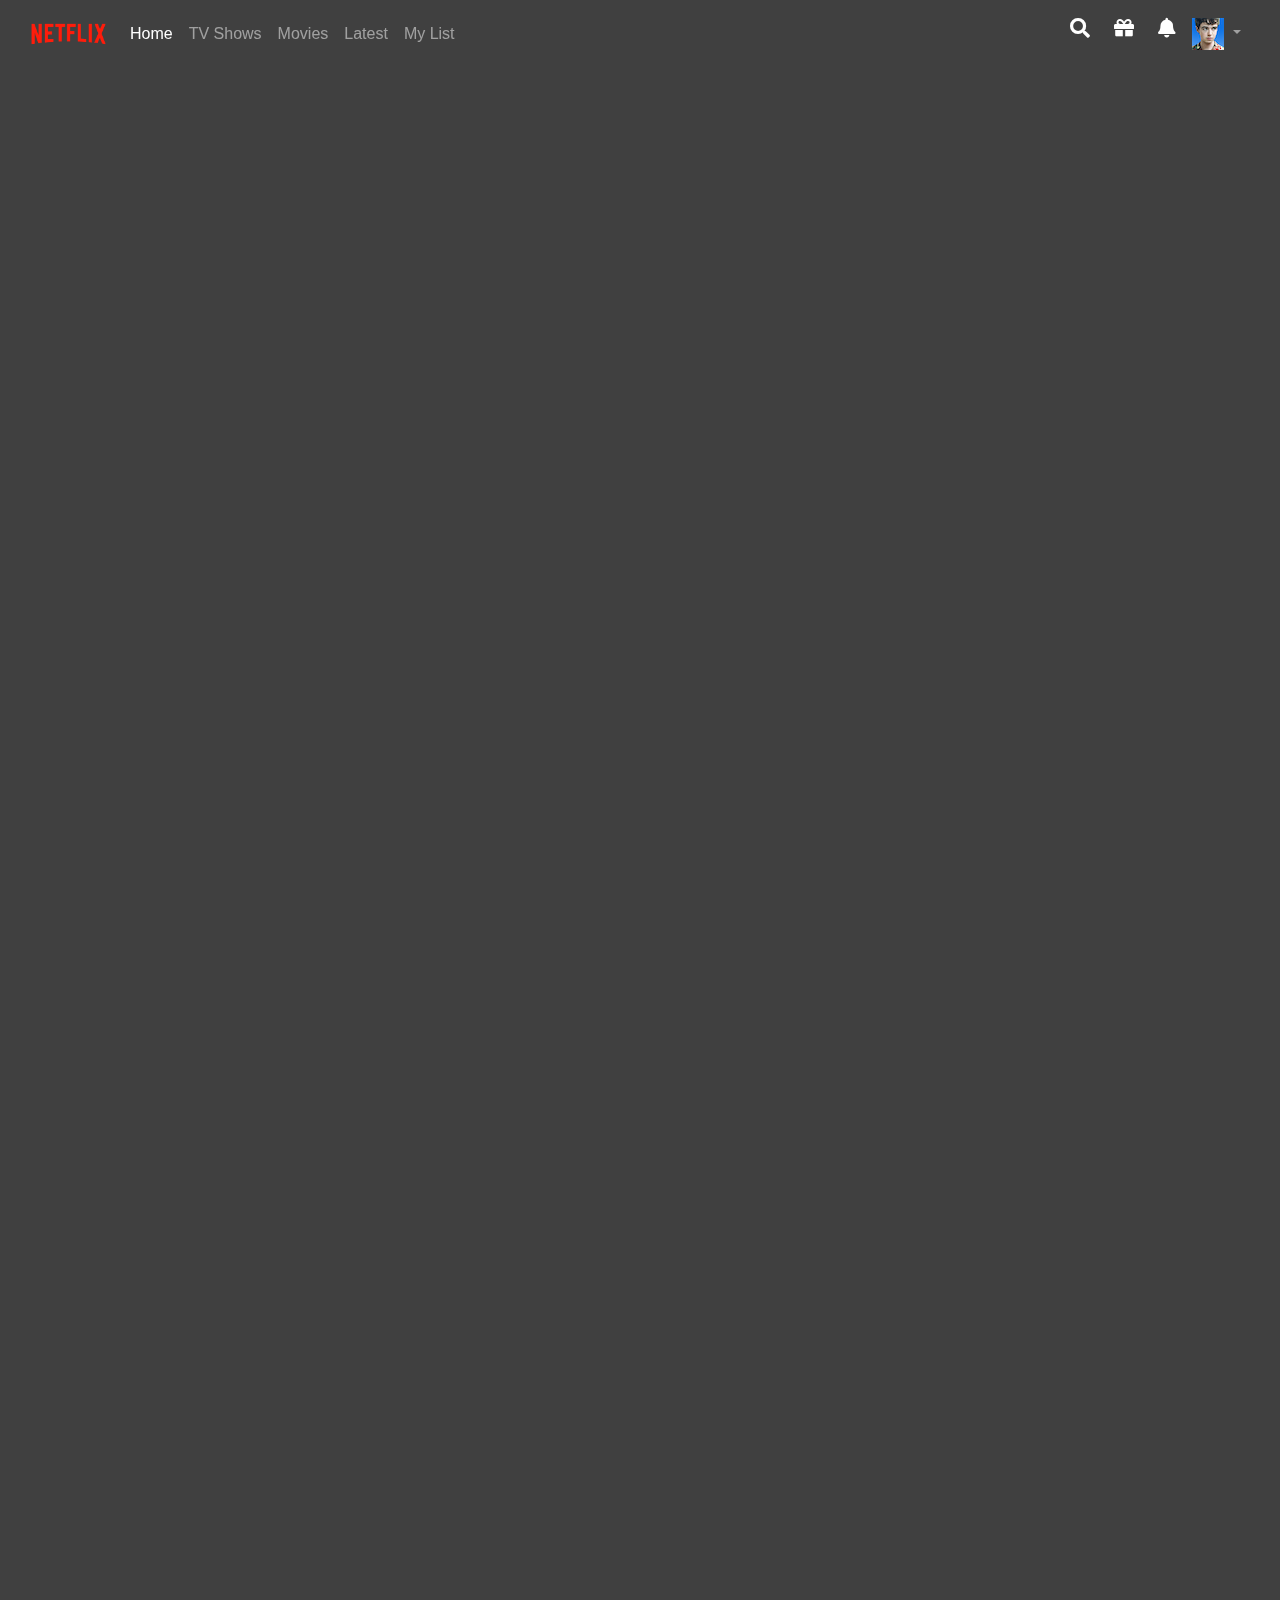
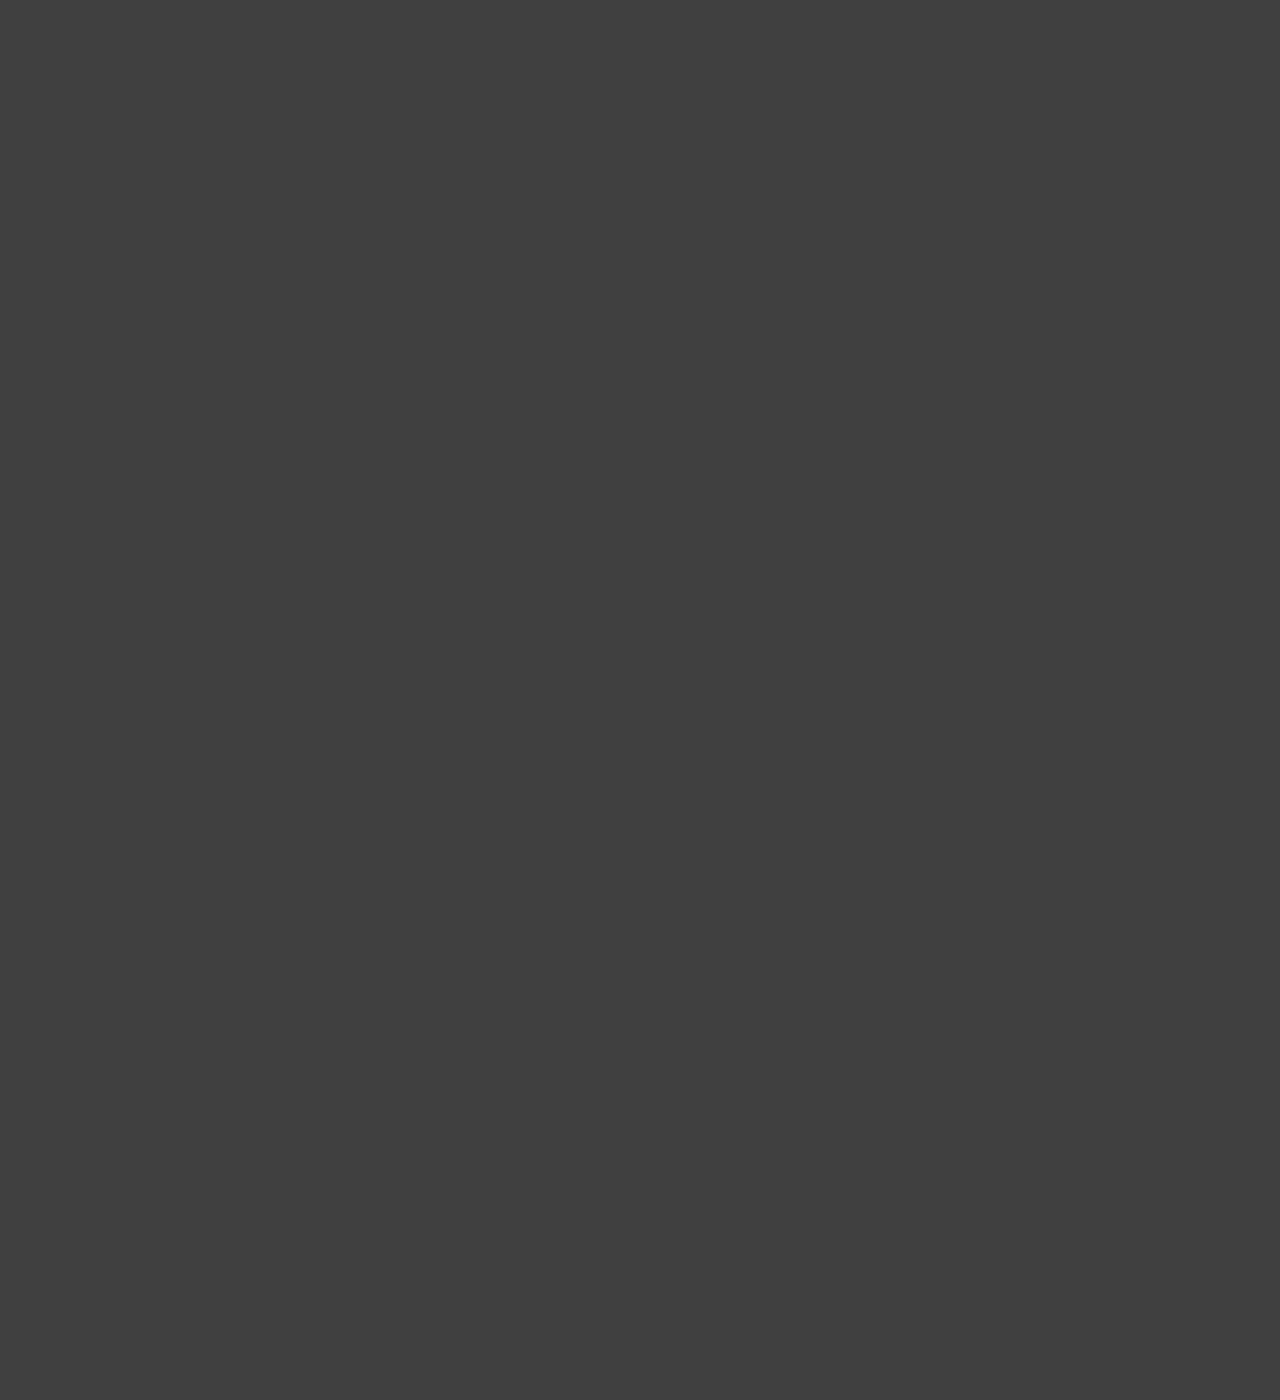
==== index.html @ 329a8884 "Merge pull request #1 from Mohamedghaly140/navbar" ====
<!DOCTYPE html>
<html lang="en">
	<head>
		<meta charset="UTF-8" />
		<meta name="viewport" content="width=device-width, initial-scale=1.0" />
		<link rel="shortcut icon" href="images/favicon.ico" type="image/x-icon" />
		<title>Netflix</title>
		<link rel="stylesheet" href="css/bootstrap.min.css" />
		<link rel="stylesheet" href="css/all.min.css" />
		<link rel="stylesheet" href="css/main.css" />
	</head>
	<body>
		<nav
			id="nav"
			class="navbar navbar-expand-lg navbar-dark bg-transparent fixed-top"
		>
			<div class="container-fluid">
				<a class="navbar-brand" href="#" style="width: 75px">
					<img
						class="img-fluid"
						src="images/Netflix-Logo.png"
						alt="logo-netflix"
					/>
				</a>
				<button
					class="navbar-toggler"
					type="button"
					data-toggle="collapse"
					data-target="#navbarSupportedContent"
					aria-controls="navbarSupportedContent"
					aria-expanded="false"
					aria-label="Toggle navigation"
				>
					<span class="navbar-toggler-icon"></span>
				</button>

				<div class="collapse navbar-collapse" id="navbarSupportedContent">
					<ul class="navbar-nav mr-auto">
						<li class="nav-item active">
							<a class="nav-link" href="#"
								>Home <span class="sr-only">(current)</span></a
							>
						</li>
						<li class="nav-item">
							<a class="nav-link" href="#">TV Shows</a>
						</li>
						<li class="nav-item">
							<a class="nav-link" href="#">Movies</a>
						</li>
						<li class="nav-item">
							<a class="nav-link" href="#">Latest</a>
						</li>
						<li class="nav-item">
							<a class="nav-link" href="#">My List</a>
						</li>
					</ul>
					<ul class="navbar-nav ml-auto">
						<li class="nav-item">
							<a class="nav-link mr-2" href="#">
								<i class="fas fa-search"></i>
							</a>
						</li>
						<li class="nav-item">
							<a class="nav-link mr-2" href="#">
								<i class="fas fa-gift"></i>
							</a>
						</li>
						<li class="nav-item dropdown">
							<a
								class="nav-link dropdown-toggle notification"
								href="#"
								id="navbarDropdown"
								role="button"
								data-toggle="dropdown"
								aria-haspopup="true"
								aria-expanded="false"
							>
								<i class="fas fa-bell"></i>
							</a>
							<div
								class="dropdown-menu drop-notification"
								aria-labelledby="navbarDropdown"
							>
								<a class="dropdown-item" href="#">
									<div
										class="w-100 px-5 d-flex justify-content-around align-items-center"
									>
										<img class="img-fluid" src="images/movie1.jpg" alt="pp" />
										<p class="text-white w-100 ml-1">
											Lorem ipsum dolor, sit amet consectetur adipisicing elit.
											Voluptates, nulla.
										</p>
									</div>
								</a>
								<a class="dropdown-item" href="#">
									<div
										class="w-100 px-5 d-flex justify-content-around align-items-center"
									>
										<img class="img-fluid" src="images/movie2.jpg" alt="pp" />
										<p class="text-white w-100 ml-1">
											Lorem ipsum dolor, sit amet consectetur adipisicing elit.
											Voluptates, nulla.
										</p>
									</div>
								</a>
								<a class="dropdown-item" href="#">
									<div
										class="w-100 px-5 d-flex justify-content-around align-items-center"
									>
										<img class="img-fluid" src="images/movie3.jpg" alt="pp" />
										<p class="text-white w-100 ml-1">
											Lorem ipsum dolor, sit amet consectetur adipisicing elit.
											Voluptates, nulla.
										</p>
									</div>
								</a>
								<a class="dropdown-item" href="#">
									<div
										class="w-100 px-5 d-flex justify-content-around align-items-center"
									>
										<img class="img-fluid" src="images/movie1.jpg" alt="pp" />
										<p class="text-white w-100 ml-1">
											Lorem ipsum dolor, sit amet consectetur adipisicing elit.
											Voluptates, nulla.
										</p>
									</div>
								</a>
							</div>
						</li>
						<li class="nav-item dropdown">
							<a
								class="nav-link dropdown-toggle"
								href="#"
								id="navbarDropdown"
								role="button"
								data-toggle="dropdown"
								aria-haspopup="true"
								aria-expanded="false"
							>
								<img class="img-fluid" src="images/pp.png" alt="pp" />
							</a>
							<div
								class="dropdown-menu drop-profile"
								aria-labelledby="navbarDropdown"
								style="left: -130px"
							>
								<a class="dropdown-item" href="#">
									<img class="img-fluid" src="images/pp.png" alt="pp" />
									<span class="text-white ml-1">User 1</span>
								</a>
								<a class="dropdown-item" href="#">
									<img class="img-fluid" src="images/pp2.png" alt="pp" />
									<span class="text-white ml-1">User 2</span>
								</a>
								<a class="dropdown-item" href="#">
									<img class="img-fluid" src="images/pp.png" alt="pp" />
									<span class="text-white ml-1">User 3</span>
								</a>
								<a class="dropdown-item" href="#">Manage Profiles</a>
								<div class="dropdown-divider"></div>
								<a class="dropdown-item" href="#">Account</a>
								<a class="dropdown-item" href="#">Help Center</a>
								<a class="dropdown-item" href="#">Sign out of Netflix</a>
							</div>
						</li>
					</ul>
				</div>
			</div>
		</nav>
		<script src="js/jquery-3.5.1.min.js"></script>
		<script src="js/popper.min.js"></script>
		<script src="js/bootstrap.min.js"></script>
		<script src="js/main.js"></script>
	</body>
</html>
---- css/main.css ----
.navbar .navbar-nav .nav-item .nav-link i {
	font-size: 1.25rem;
	color: #fff;
}
.scrolling-active {
	background-color: rgb(20, 20, 20) !important;
	transition: background-color 0.6s ease-in-out;
}
.bg-transparent {
	transition: background-color 0.6s ease-in-out;
}

.drop-profile {
	background-color: #010100 !important;
}
.drop-profile a {
	color: #fff;
}
.drop-profile a:hover {
	text-decoration: underline;
	background-color: black;
	color: #fff;
}
body {
	background-color: rgb(0, 0, 0, 0.75);
	height: 3000px;
}

.drop-notification {
	background-color: #010100 !important;
	color: #fff;
	left: -290px;
	overflow-x: hidden;
	overflow-y: auto;
	width: 350px;
	height: 300px;
}
.drop-notification a:hover {
	background-color: black;
	color: #fff;
}
a.notification::after {
    content: "";
    display: none;
}

.search-box {
    
    height: 40px;
    padding: 10px;
    border-radius: 5px;
    background: #010100;
}
input[type="search"] {
    border: none;
    background: none;
    outline: none;
    color: #fff;
    font-size: 16px;
    transition: 0.2s ease;
    line-height: 40px;
    width: 100%;
}
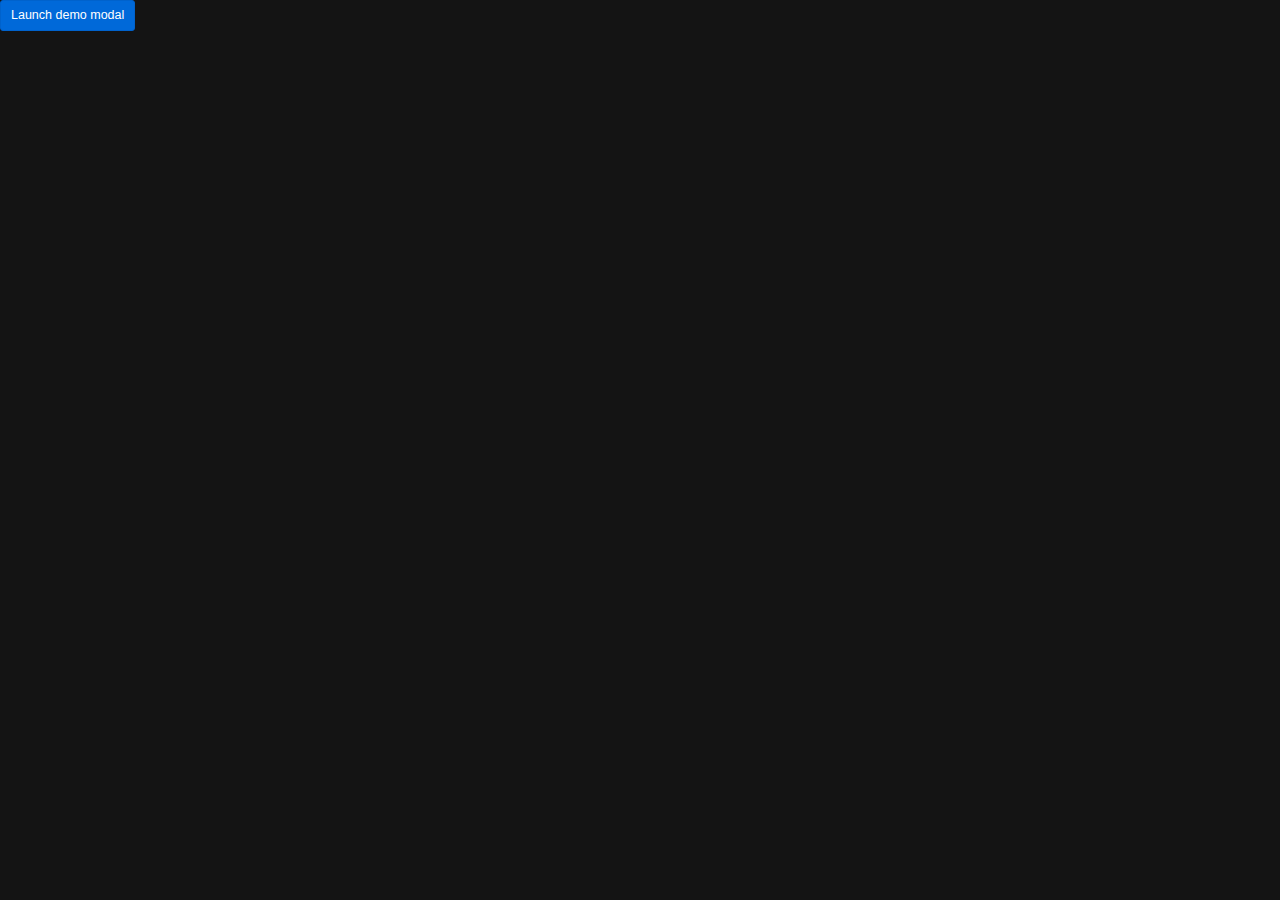
==== commit 80698279: "more info - edited" ====
--- a/index.html
+++ b/index.html
@@ -1,175 +1,348 @@
-<!DOCTYPE html>
+﻿<!DOCTYPE html>
 <html lang="en">
-	<head>
-		<meta charset="UTF-8" />
-		<meta name="viewport" content="width=device-width, initial-scale=1.0" />
-		<link rel="shortcut icon" href="images/favicon.ico" type="image/x-icon" />
-		<title>Netflix</title>
-		<link rel="stylesheet" href="css/bootstrap.min.css" />
-		<link rel="stylesheet" href="css/all.min.css" />
-		<link rel="stylesheet" href="css/main.css" />
-	</head>
-	<body>
-		<nav
-			id="nav"
-			class="navbar navbar-expand-lg navbar-dark bg-transparent fixed-top"
-		>
-			<div class="container-fluid">
-				<a class="navbar-brand" href="#" style="width: 75px">
-					<img
-						class="img-fluid"
-						src="images/Netflix-Logo.png"
-						alt="logo-netflix"
-					/>
-				</a>
-				<button
-					class="navbar-toggler"
-					type="button"
-					data-toggle="collapse"
-					data-target="#navbarSupportedContent"
-					aria-controls="navbarSupportedContent"
-					aria-expanded="false"
-					aria-label="Toggle navigation"
-				>
-					<span class="navbar-toggler-icon"></span>
-				</button>
-
-				<div class="collapse navbar-collapse" id="navbarSupportedContent">
-					<ul class="navbar-nav mr-auto">
-						<li class="nav-item active">
-							<a class="nav-link" href="#"
-								>Home <span class="sr-only">(current)</span></a
-							>
-						</li>
-						<li class="nav-item">
-							<a class="nav-link" href="#">TV Shows</a>
-						</li>
-						<li class="nav-item">
-							<a class="nav-link" href="#">Movies</a>
-						</li>
-						<li class="nav-item">
-							<a class="nav-link" href="#">Latest</a>
-						</li>
-						<li class="nav-item">
-							<a class="nav-link" href="#">My List</a>
-						</li>
-					</ul>
-					<ul class="navbar-nav ml-auto">
-						<li class="nav-item">
-							<a class="nav-link mr-2" href="#">
-								<i class="fas fa-search"></i>
-							</a>
-						</li>
-						<li class="nav-item">
-							<a class="nav-link mr-2" href="#">
-								<i class="fas fa-gift"></i>
-							</a>
-						</li>
-						<li class="nav-item dropdown">
-							<a
-								class="nav-link dropdown-toggle notification"
-								href="#"
-								id="navbarDropdown"
-								role="button"
-								data-toggle="dropdown"
-								aria-haspopup="true"
-								aria-expanded="false"
-							>
-								<i class="fas fa-bell"></i>
-							</a>
-							<div
-								class="dropdown-menu drop-notification"
-								aria-labelledby="navbarDropdown"
-							>
-								<a class="dropdown-item" href="#">
-									<div
-										class="w-100 px-5 d-flex justify-content-around align-items-center"
-									>
-										<img class="img-fluid" src="images/movie1.jpg" alt="pp" />
-										<p class="text-white w-100 ml-1">
-											Lorem ipsum dolor, sit amet consectetur adipisicing elit.
-											Voluptates, nulla.
-										</p>
-									</div>
-								</a>
-								<a class="dropdown-item" href="#">
-									<div
-										class="w-100 px-5 d-flex justify-content-around align-items-center"
-									>
-										<img class="img-fluid" src="images/movie2.jpg" alt="pp" />
-										<p class="text-white w-100 ml-1">
-											Lorem ipsum dolor, sit amet consectetur adipisicing elit.
-											Voluptates, nulla.
-										</p>
-									</div>
-								</a>
-								<a class="dropdown-item" href="#">
-									<div
-										class="w-100 px-5 d-flex justify-content-around align-items-center"
-									>
-										<img class="img-fluid" src="images/movie3.jpg" alt="pp" />
-										<p class="text-white w-100 ml-1">
-											Lorem ipsum dolor, sit amet consectetur adipisicing elit.
-											Voluptates, nulla.
-										</p>
-									</div>
-								</a>
-								<a class="dropdown-item" href="#">
-									<div
-										class="w-100 px-5 d-flex justify-content-around align-items-center"
-									>
-										<img class="img-fluid" src="images/movie1.jpg" alt="pp" />
-										<p class="text-white w-100 ml-1">
-											Lorem ipsum dolor, sit amet consectetur adipisicing elit.
-											Voluptates, nulla.
-										</p>
-									</div>
-								</a>
-							</div>
-						</li>
-						<li class="nav-item dropdown">
-							<a
-								class="nav-link dropdown-toggle"
-								href="#"
-								id="navbarDropdown"
-								role="button"
-								data-toggle="dropdown"
-								aria-haspopup="true"
-								aria-expanded="false"
-							>
-								<img class="img-fluid" src="images/pp.png" alt="pp" />
-							</a>
-							<div
-								class="dropdown-menu drop-profile"
-								aria-labelledby="navbarDropdown"
-								style="left: -130px"
-							>
-								<a class="dropdown-item" href="#">
-									<img class="img-fluid" src="images/pp.png" alt="pp" />
-									<span class="text-white ml-1">User 1</span>
-								</a>
-								<a class="dropdown-item" href="#">
-									<img class="img-fluid" src="images/pp2.png" alt="pp" />
-									<span class="text-white ml-1">User 2</span>
-								</a>
-								<a class="dropdown-item" href="#">
-									<img class="img-fluid" src="images/pp.png" alt="pp" />
-									<span class="text-white ml-1">User 3</span>
-								</a>
-								<a class="dropdown-item" href="#">Manage Profiles</a>
-								<div class="dropdown-divider"></div>
-								<a class="dropdown-item" href="#">Account</a>
-								<a class="dropdown-item" href="#">Help Center</a>
-								<a class="dropdown-item" href="#">Sign out of Netflix</a>
-							</div>
-						</li>
-					</ul>
-				</div>
-			</div>
-		</nav>
-		<script src="js/jquery-3.5.1.min.js"></script>
-		<script src="js/popper.min.js"></script>
-		<script src="js/bootstrap.min.js"></script>
-		<script src="js/main.js"></script>
-	</body>
-</html>
+
+<head>
+    <meta charset="UTF-8" />
+    <meta name="viewport" content="width=device-width, initial-scale=1.0" />
+    <title>Netflix</title>
+    <link rel="stylesheet" href=".//css/bootstrap.min.css" />
+    <link rel="stylesheet" href=".//css/all.min.css" />
+    <link rel="stylesheet" href=".//css/main.css" />
+    <script>
+    </script>
+</head>
+
+<body>
+
+
+    <!-- Button trigger modal -->
+    <button class="btn btn-primary btn-lg" data-toggle="modal" data-target="#myModal">Launch demo modal</button>
+    <!-- Modal -->
+
+    <div class="modal fade" id="myModal" tabindex="-1" role="dialog" aria-labelledby="myModalLabel" aria-hidden="true">
+        <div class="vertical-alignment-helper">
+            <div class="modal-dialog modal-lg vertical-align-center">
+                <div class="modal-content">
+                    <div class="modal-header">
+                    </div>
+                    <div class="modal-body">
+
+                        <div class="previewModal--player-titleTreatmentWrapper" style="opacity: 1;">
+
+                            <button type="button" class="close" data-dismiss="modal">
+                                <span aria-hidden="true">&times;</span><span class="sr-only">Close</span>
+
+                            </button>
+                            <div>
+
+                                <video class="video-fluid w-100" autoplay playsinline loop controls muted>
+
+                                    <source src="https://mdbootstrap.com/img/video/Sail-Away.mp4" type="video/mp4" />
+                                </video>
+                            </div>
+
+                            <div class="row">
+                                <div class="col-lg-8">
+                                    <div class="row">
+                                        <span class="new">New</span>
+                                        <span class="year">2020</span>
+                                        <span class="age">+18</span>
+
+                                        <span class="year">
+                                            <span class="test_dur_str">1 Season</span>
+                                        </span>
+                                    </div>
+                                    <div>
+                                        <div class="supplemental-message">Watch Season 1 now</div>
+                                        <p class="preview-modal-synopsis previewModal--text" data-uia="preview-modal-synopsis">Dead doesn't mean gone. An au pair plunges into an abyss of chilling secrets in this gothic romance from the creator of "The Haunting of Hill House."</p>
+                                    </div>
+                                </div>
+
+                                <div class="col-lg-4">
+                                    <div>
+                                        <div>
+                                            <span class="tag-title">Cast:</span>
+                                            <span class="tag-item">
+                                                <a href="#"> Victoria Pedretti, </a>
+                                            </span>
+                                            <span class="tag-item" data-uia="tag-item">
+                                                <a href="#">Oliver Jackson-Cohen, </a>
+                                            </span>
+                                            <span class="tag-item" data-uia="tag-item">
+                                                <a href="#">Henry Thomas, </a>
+                                            </span>
+                                            <span class="tag-more" data-uia="tag-more">
+                                                <a href="#about">more</a>
+                                            </span>
+                                        </div>
+                                        <div>
+                                            <span class="tag-title">Genres:</span>
+                                            <span class="tag-item" data-uia="tag-item">
+                                                <a href="#"> TV Programmes Based on Books, </a>
+                                            </span>
+                                            <span class="tag-item" data-uia="tag-item">
+                                                <a href="#">Mystery Programmes, </a>
+                                            </span>
+                                            <span class="tag-item" data-uia="tag-item">
+                                                <a href="#">Drama Programmes</a>
+                                            </span>
+                                        </div>
+                                        <div>
+                                            <span class="tag-title">This programme is:</span>
+                                            <span class="tag-item" data-uia="tag-item">
+                                                <a href="#"> Ominous, </a>
+                                            </span>
+                                            <span class="tag-item" data-uia="tag-item">
+                                                <a href="#">Scary, </a>
+                                            </span>
+                                            <span class="tag-item" data-uia="tag-item">
+                                                <a href="#">Suspenseful</a>
+                                            </span>
+                                        </div>
+                                    </div>
+                                </div>
+                            </div>
+                            <br><br><br>
+
+                            <div class="row">
+                                <div class="col-lg-8">
+                                    <p style="font-size:2em;">Episodes</p>
+                                </div>
+                                <div class="col-lg-4">
+                                    <h3> the hunting of bly manor </h3>
+                                </div>
+
+                            </div>
+                            <div>
+                                <div class="container-fluid">
+                                    <div class="row eposide_card">
+                                        <div class="col-12 mt-3">
+                                            <div class="card">
+                                                <div class="card-horizontal">
+                                                    <div class="epo_number " style="margin:0 auto">
+                                                        <div class="vertical-align-center">1</div>
+                                                    </div>
+                                                    <div class="img-square-wrapper">
+                                                        <img class="eposide_img" src="img/tmntpizza.png" alt="Card image cap">
+                                                    </div>
+                                                    <div class="card-body">
+                                                        <div class="row">
+                                                            <h4 class="card-title col-lg-10">The Pupil</h4>
+                                                            <h4 class="card-title col-lg-2">66 min</h4>
+                                                        </div>
+                                                        <p class="card-text">After experiencing a harrowing scare, Dani tries to teach the children a lesson. Still, the kids have an unsettling way of getting under one's skin.</p>
+                                                    </div>
+                                                </div>
+                                            </div>
+                                        </div>
+                                    </div>
+                                </div>
+                            </div>
+                            <div>
+                                <div class="container-fluid">
+                                    <div class="row eposide_card">
+                                        <div class="col-12 mt-3">
+                                            <div class="card border-bottom mb-3">
+                                                <div class="card-horizontal">
+                                                    <div class="epo_number " style="margin:0 auto">
+                                                        <div class="vertical-align-center">2</div>
+                                                    </div>
+                                                    <div class="img-square-wrapper">
+                                                        <img class="eposide_img" src="http://via.placeholder.com/300x180" alt="Card image cap">
+                                                    </div>
+                                                    <div class="card-body">
+                                                        <div class="row">
+                                                            <h4 class="card-title col-lg-10">The Pupil</h4>
+                                                            <h4 class="card-title col-lg-2">66 min</h4>
+                                                        </div>
+                                                        <p class="card-text">After experiencing a harrowing scare, Dani tries to teach the children a lesson. Still, the kids have an unsettling way of getting under one's skin.</p>
+                                                    </div>
+                                                </div>
+                                            </div>
+                                        </div>
+                                    </div>
+                                </div>
+                            </div>
+
+                            <div class="">
+                                <div class="container-fluid">
+                                    <div class="row eposide_card">
+                                        <div class="col-12 mt-3">
+                                            <div class="card-group">
+                                                <div class="card border-bottom mb-3">
+                                                    <div class="card-horizontal">
+                                                        <div class="epo_number " style="margin:0 auto">
+                                                            <div class="vertical-align-center">3</div>
+                                                        </div>
+                                                        <div class="img-square-wrapper">
+                                                            <img class="eposide_img" src="http://via.placeholder.com/300x180" alt="Card image cap">
+                                                        </div>
+                                                        <div class="card-body">
+                                                            <div class="row">
+                                                                <h4 class="card-title col-lg-10">The Pupil</h4>
+                                                                <h4 class="card-title col-lg-2">66 min</h4>
+                                                            </div>
+                                                            <p class="card-text">After experiencing a harrowing scare, Dani tries to teach the children a lesson. Still, the kids have an unsettling way of getting under one's skin.</p>
+                                                        </div>
+                                                    </div>
+                                                </div>
+                                            </div>
+                                        </div>
+                                    </div>
+                                </div>
+                            </div><br /><br />
+
+                            <h2>More like this</h2>
+
+                            <div class="row">
+                                <div class="card col-lg-4">
+                                    <div class="card-relevant">
+                                        <img src="img/tmntpizza.png" class="card-img-top" alt="...">
+                                        <div class="card-body">
+                                            <span class="new" style="margin-left:1em">NEW</span>
+                                            <div class="row ml-2">
+                                                <span class="year">2020</span>
+                                                <span class="age">+18</span>
+                                            </div>
+                                            <p class="card-text">Some quick example text to build on the card title and make up the bulk of the card's content.</p>
+                                        </div>
+                                    </div>
+                                </div>
+                                <div class="card col-lg-4">
+                                    <div class="card-relevant">
+                                        <img src="img/tmntpizza.png" class="card-img-top" alt="...">
+                                        <div class="card-body">
+                                            <span class="new" style="margin-left:1em">NEW</span>
+                                            <div class="row ml-2">
+                                                <span class="year">2020</span>
+                                                <span class="age">+18</span>
+                                            </div>
+                                            <p class="card-text">Some quick example text to build on the card title and make up the bulk of the card's content.</p>
+                                        </div>
+                                    </div>
+                                </div>
+                                <div class="card col-lg-4">
+                                    <div class="card-relevant">
+                                        <img src="img/tmntpizza.png" class="card-img-top" alt="...">
+                                        <div class="card-body">
+                                            <span class="new" style="margin-left:1em">NEW</span>
+                                            <div class="row ml-2">
+                                                <span class="year">2020</span>
+                                                <span class="age">+18</span>
+                                            </div>
+                                            <p class="card-text">Some quick example text to build on the card title and make up the bulk of the card's content.</p>
+                                        </div>
+                                    </div>
+                                </div>
+                            </div>
+
+
+                            <div class="row">
+                                <div class="card col-lg-4">
+                                    <div class="card-relevant">
+                                        <img src="img/tmntpizza.png" class="card-img-top" alt="...">
+                                        <div class="card-body">
+                                            <span class="new" style="margin-left:1em">NEW</span>
+                                            <div class="row ml-2">
+                                                <span class="year">2020</span>
+                                                <span class="age">+18</span>
+                                            </div>
+                                            <p class="card-text">Some quick example text to build on the card title and make up the bulk of the card's content.</p>
+                                        </div>
+                                    </div>
+                                </div>
+                                <div class="card col-lg-4">
+                                    <div class="card-relevant">
+                                        <img src="img/tmntpizza.png" class="card-img-top" alt="...">
+                                        <div class="card-body">
+                                            <span class="new" style="margin-left:1em">NEW</span>
+                                            <div class="row ml-2">
+                                                <span class="year">2020</span>
+                                                <span class="age">+18</span>
+                                            </div>
+                                            <p class="card-text">Some quick example text to build on the card title and make up the bulk of the card's content.</p>
+                                        </div>
+                                    </div>
+                                </div>
+                                <div class="card col-lg-4">
+                                    <div class="card-relevant">
+                                        <img src="img/tmntpizza.png" class="card-img-top" alt="...">
+                                        <div class="card-body">
+                                            <span class="new" style="margin-left:1em">NEW</span>
+                                            <div class="row ml-2">
+                                                <span class="year">2020</span>
+                                                <span class="age">+18</span>
+                                            </div>
+                                            <p class="card-text">Some quick example text to build on the card title and make up the bulk of the card's content.</p>
+                                        </div>
+                                    </div>
+                                </div>
+                            </div>
+
+                            <div class="row collapse" id="demo">
+                                <div class="card col-lg-4">
+                                    <div class="card-relevant">
+                                        <img src="img/tmntpizza.png" class="card-img-top" alt="...">
+                                        <div class="card-body">
+                                            <span class="new" style="margin-left:1em">NEW</span>
+                                            <div class="row ml-2">
+                                                <span class="year">2020</span>
+                                                <span class="age">+18</span>
+                                            </div>
+                                            <p class="card-text">Some quick example text to build on the card title and make up the bulk of the card's content.</p>
+                                        </div>
+                                    </div>
+                                </div>
+                                <div class="card col-lg-4">
+                                    <div class="card-relevant">
+                                        <img src="img/tmntpizza.png" class="card-img-top" alt="...">
+                                        <div class="card-body">
+                                            <span class="new" style="margin-left:1em">NEW</span>
+                                            <div class="row ml-2">
+                                                <span class="year">2020</span>
+                                                <span class="age">+18</span>
+                                            </div>
+                                            <p class="card-text">Some quick example text to build on the card title and make up the bulk of the card's content.</p>
+                                        </div>
+                                    </div>
+                                </div>
+                                <div class="card col-lg-4">
+                                    <div class="card-relevant">
+                                        <img src="img/tmntpizza.png" class="card-img-top" alt="...">
+                                        <div class="card-body">
+                                            <span class="new" style="margin-left:1em">NEW</span>
+                                            <div class="row ml-2">
+                                                <span class="year">2020</span>
+                                                <span class="age">+18</span>
+                                            </div>
+                                            <p class="card-text">Some quick example text to build on the card title and make up the bulk of the card's content.</p>
+                                        </div>
+                                    </div>
+                                </div>
+                            </div>
+                            <div class=" btn-collapse">
+                                <button type="button" class="btn btn-info btn-circle" data-toggle="collapse" data-target="#demo">
+                                    <i class="fa fa-arrow-down"></i>
+                                </button>
+                            </div>
+
+                                <div><h1>Trailers and more</h1></div>
+                                <div class="row">
+
+
+                                </div>
+                            </div>
+                    </div>
+                </div>
+            </div>
+        </div>
+    </div>
+
+
+    <script src="js/jquery-3.5.1.min.js"></script>
+    <script src="./js/popper.min.js"></script>
+    <script src="js/bootstrap.min.js"></script>
+    <script src="js/main.js"></script>
+</body>
+
+</html>--- a/css/main.css
+++ b/css/main.css
@@ -1,63 +1,229 @@
-.navbar .navbar-nav .nav-item .nav-link i {
-	font-size: 1.25rem;
-	color: #fff;
-}
-.scrolling-active {
-	background-color: rgb(20, 20, 20) !important;
-	transition: background-color 0.6s ease-in-out;
-}
-.bg-transparent {
-	transition: background-color 0.6s ease-in-out;
-}
-
-.drop-profile {
-	background-color: #010100 !important;
-}
-.drop-profile a {
-	color: #fff;
-}
-.drop-profile a:hover {
-	text-decoration: underline;
-	background-color: black;
-	color: #fff;
-}
-body {
-	background-color: rgb(0, 0, 0, 0.75);
-	height: 3000px;
-}
-
-.drop-notification {
-	background-color: #010100 !important;
-	color: #fff;
-	left: -290px;
-	overflow-x: hidden;
-	overflow-y: auto;
-	width: 350px;
-	height: 300px;
-}
-.drop-notification a:hover {
-	background-color: black;
-	color: #fff;
-}
-a.notification::after {
-    content: "";
-    display: none;
-}
-
-.search-box {
-    
-    height: 40px;
-    padding: 10px;
-    border-radius: 5px;
-    background: #010100;
-}
-input[type="search"] {
-    border: none;
-    background: none;
-    outline: none;
-    color: #fff;
+body, html {
+    background: #141414;
+    background-image: initial;
+    background-position-x: initial;
+    background-position-y: initial;
+    background-size: initial;
+    background-attachment: initial;
+    background-origin: initial;
+    background-clip: initial;
+    background-color: rgb(20, 20, 20);
+    color: #fff;
+    font-family: 'Helvetica Neue',Helvetica,Arial,sans-serif;
+    font-size: 10px;
+    line-height: 1.2;
+    -webkit-font-smoothing: antialiased;
+    -moz-osx-font-smoothing: grayscale;
+    -webkit-user-select: none;
+    -moz-user-select: none;
+    -ms-user-select: none;
+    user-select: none;
+    cursor: default;
+}
+
+/* modal more info */
+.vertical-alignment-helper {
+    display: table;
+    height: 100%;
+    width: 100%;
+    pointer-events: none;
+}
+
+.vertical-align-center {
+    /* To center vertically */
+    display: table-cell;
+    vertical-align: middle;
+    pointer-events: none;
+}
+span ,p{
+    font-size: 14px;
+}
+.modal-content {
+    /* Bootstrap sets the size of the modal in the modal-dialog class, we need to inherit it */
+    width: inherit;
+    max-width: inherit; /* For Bootstrap 4 - to avoid the modal window stretching full width */
+    height: inherit;
+    background-color: rgb(20, 20, 20);
+    /* To center horizontally */
+    margin: 0 auto;
+    pointer-events: all;
+}
+
+modal{
+    line-height: 1.2;
+    -webkit-font-smoothing: antialiased;
+    user-select: none;
+    cursor: default;
+    font-family: 'Netflix Sans', 'Helvetica Neue', Helvetica, Arial, sans-serif;
+    box-sizing: inherit;
+    will-change: transform;
+    position: absolute;
+    color: #fff;
+    background-color : violet;
     font-size: 16px;
-    transition: 0.2s ease;
-    line-height: 40px;
-    width: 100%;
-}
+    z-index: 2;
+    border-radius: 6px;
+    overflow: hidden;
+    margin-bottom: 2em;
+    transform-origin: 50% 12.5%;
+    top: 2em;
+    width: 850px;
+    opacity: 1;
+    transform: none;
+    min-width: 850px;
+}
+.video-fluid {
+    padding : 10px;
+    height: 200px;
+}
+a {
+    text-decoration: none;
+    text-decoration-line: none;
+    text-decoration-style: initial;
+    text-decoration-color: initial;
+    cursor: pointer;
+    color: #fff;
+}
+
+a {
+    background-color: transparent;
+}
+
+a {
+    background-color: transparent;
+}
+
+.previewModal--container {
+    will-change: transform;
+    position: absolute;
+    color: #fff;
+    background-color: transparent;
+    font-size: 16px;
+    z-index: 2;
+    -webkit-border-radius: 6px;
+    -moz-border-radius: 6px;
+    border-radius: 6px;
+    overflow: hidden;
+}
+.card-horizontal {
+    display: flex;
+    flex: 1 1 auto;
+}
+.card {
+    background-color: rgb(20, 20, 20);
+    padding: 1em;
+    padding-bottom: .5em;
+    cursor: pointer;
+    -webkit-box-direction: normal;
+}
+.eposide_card {
+    background-color : rgb(20, 20, 20);  
+
+}
+.eposide_img {
+    width : 150px ;
+    height: 100px;
+    align-content : center;
+}
+.epo_number {
+    font-size: 2.5em;
+    color: #d2d2d2;
+    display: flex;
+    -webkit-box-pack: center;
+    justify-content: center;
+    -webkit-box-flex: 0;
+    flex: 0 0 7%;
+    box-sizing: inherit;
+    align-items: center;
+}
+.new {
+    font: 14px bold;
+    color: #46d369;
+    margin-top: 10px;
+    margin-left: 5px;
+    margin-bottom : 10px;
+}
+.year {
+    margin-left: .5em;
+    margin-top: 10px;
+    margin-bottom: 10px;
+
+}
+
+.age {
+    margin-left: .5em;
+    margin-top: 10px;
+    margin-bottom: 10px;
+    border: solid 1px rgba(255,255,255,.4);
+}
+.tag-title {
+    color :#777 
+}
+.card-relevant {
+    font-size: 16px;
+    line-height: 1.2;
+    -webkit-font-smoothing: antialiased;
+    background-color: #2f2f2f;
+    min-height: 100%;
+    width : 25rem;
+}
+.btn-circle {
+    width: 30px;
+    height: 30px;
+    padding: 6px 0px;
+    border-radius: 15px;
+    text-align: center;
+    font-size: 12px;
+    line-height: 1.42857;
+    transform: translateY(50%);
+    position: absolute;
+    bottom: 0;
+}
+
+.btn-collapse {
+    -webkit-box-align: center;
+    align-items: center;
+    border: 0px;
+    border-radius: 50%;
+    cursor: pointer;
+    display: flex;
+    -webkit-box-pack: center;
+    justify-content: center;
+    opacity: 1;
+    padding: 0.8rem;
+    position: relative;
+    user-select: none;
+    will-change: background-color, color;
+    word-break: break-word;
+    white-space: nowrap;
+}
+hr{
+    border-bottom: 1px solid #ddd;
+    padding-bottom: 5px;
+    margin-bottom: 5px;
+    margin-left: 30px;
+    margin-right: 30px;
+    position: absolute;
+}
+#accordionExample .accordionBtn:before,
+#accordionExample .accordionBtn.collapsed:before {
+    content: "\f067";
+    font-family: "Font Awesome 5 Free";
+    font-weight: 900;
+    width: 25px;
+    height: 25px;
+    line-height: 28px;
+    font-size: 14px;
+    color: #50bbaa;
+    text-align: center;
+    position: absolute;
+    top: 18px;
+    right: 15px;
+    transform: rotate(135deg);
+    transition: all 0.3s ease 0s;
+}
+
+#accordionExample .accordionBtn.collapsed:before {
+    color: #a0a0a0;
+    transform: rotate(0);
+}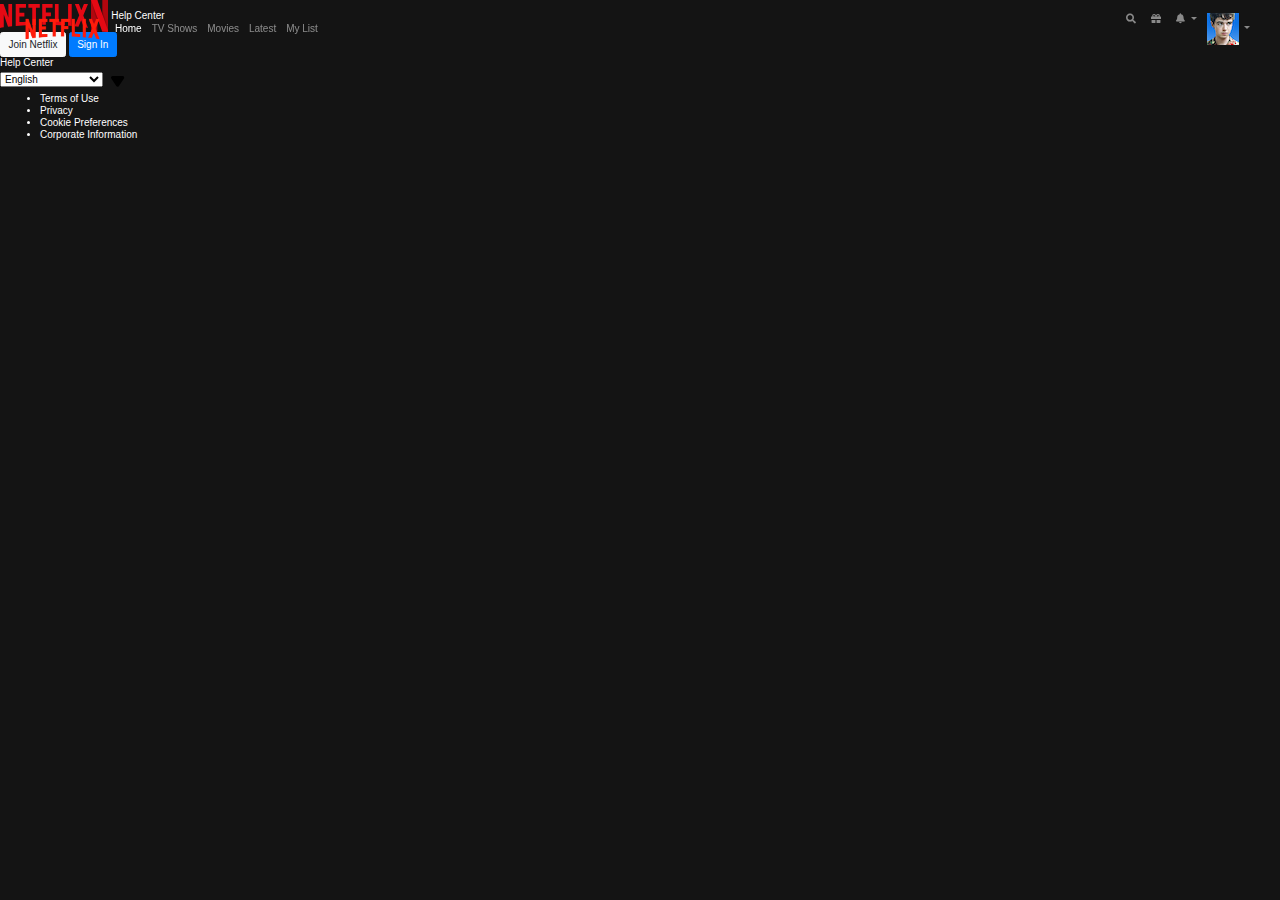
==== commit b5418d7e: "merge master and header and footer" ====
--- a/index.html
+++ b/index.html
@@ -1,348 +1,267 @@
-﻿<!DOCTYPE html>
+<!DOCTYPE html>
 <html lang="en">
-
-<head>
-    <meta charset="UTF-8" />
-    <meta name="viewport" content="width=device-width, initial-scale=1.0" />
-    <title>Netflix</title>
-    <link rel="stylesheet" href=".//css/bootstrap.min.css" />
-    <link rel="stylesheet" href=".//css/all.min.css" />
-    <link rel="stylesheet" href=".//css/main.css" />
-    <script>
-    </script>
-</head>
-
-<body>
-
-
-    <!-- Button trigger modal -->
-    <button class="btn btn-primary btn-lg" data-toggle="modal" data-target="#myModal">Launch demo modal</button>
-    <!-- Modal -->
-
-    <div class="modal fade" id="myModal" tabindex="-1" role="dialog" aria-labelledby="myModalLabel" aria-hidden="true">
-        <div class="vertical-alignment-helper">
-            <div class="modal-dialog modal-lg vertical-align-center">
-                <div class="modal-content">
-                    <div class="modal-header">
-                    </div>
-                    <div class="modal-body">
-
-                        <div class="previewModal--player-titleTreatmentWrapper" style="opacity: 1;">
-
-                            <button type="button" class="close" data-dismiss="modal">
-                                <span aria-hidden="true">&times;</span><span class="sr-only">Close</span>
-
-                            </button>
-                            <div>
-
-                                <video class="video-fluid w-100" autoplay playsinline loop controls muted>
-
-                                    <source src="https://mdbootstrap.com/img/video/Sail-Away.mp4" type="video/mp4" />
-                                </video>
-                            </div>
-
-                            <div class="row">
-                                <div class="col-lg-8">
-                                    <div class="row">
-                                        <span class="new">New</span>
-                                        <span class="year">2020</span>
-                                        <span class="age">+18</span>
-
-                                        <span class="year">
-                                            <span class="test_dur_str">1 Season</span>
-                                        </span>
-                                    </div>
-                                    <div>
-                                        <div class="supplemental-message">Watch Season 1 now</div>
-                                        <p class="preview-modal-synopsis previewModal--text" data-uia="preview-modal-synopsis">Dead doesn't mean gone. An au pair plunges into an abyss of chilling secrets in this gothic romance from the creator of "The Haunting of Hill House."</p>
-                                    </div>
-                                </div>
-
-                                <div class="col-lg-4">
-                                    <div>
-                                        <div>
-                                            <span class="tag-title">Cast:</span>
-                                            <span class="tag-item">
-                                                <a href="#"> Victoria Pedretti, </a>
-                                            </span>
-                                            <span class="tag-item" data-uia="tag-item">
-                                                <a href="#">Oliver Jackson-Cohen, </a>
-                                            </span>
-                                            <span class="tag-item" data-uia="tag-item">
-                                                <a href="#">Henry Thomas, </a>
-                                            </span>
-                                            <span class="tag-more" data-uia="tag-more">
-                                                <a href="#about">more</a>
-                                            </span>
-                                        </div>
-                                        <div>
-                                            <span class="tag-title">Genres:</span>
-                                            <span class="tag-item" data-uia="tag-item">
-                                                <a href="#"> TV Programmes Based on Books, </a>
-                                            </span>
-                                            <span class="tag-item" data-uia="tag-item">
-                                                <a href="#">Mystery Programmes, </a>
-                                            </span>
-                                            <span class="tag-item" data-uia="tag-item">
-                                                <a href="#">Drama Programmes</a>
-                                            </span>
-                                        </div>
-                                        <div>
-                                            <span class="tag-title">This programme is:</span>
-                                            <span class="tag-item" data-uia="tag-item">
-                                                <a href="#"> Ominous, </a>
-                                            </span>
-                                            <span class="tag-item" data-uia="tag-item">
-                                                <a href="#">Scary, </a>
-                                            </span>
-                                            <span class="tag-item" data-uia="tag-item">
-                                                <a href="#">Suspenseful</a>
-                                            </span>
-                                        </div>
-                                    </div>
-                                </div>
-                            </div>
-                            <br><br><br>
-
-                            <div class="row">
-                                <div class="col-lg-8">
-                                    <p style="font-size:2em;">Episodes</p>
-                                </div>
-                                <div class="col-lg-4">
-                                    <h3> the hunting of bly manor </h3>
-                                </div>
-
-                            </div>
-                            <div>
-                                <div class="container-fluid">
-                                    <div class="row eposide_card">
-                                        <div class="col-12 mt-3">
-                                            <div class="card">
-                                                <div class="card-horizontal">
-                                                    <div class="epo_number " style="margin:0 auto">
-                                                        <div class="vertical-align-center">1</div>
-                                                    </div>
-                                                    <div class="img-square-wrapper">
-                                                        <img class="eposide_img" src="img/tmntpizza.png" alt="Card image cap">
-                                                    </div>
-                                                    <div class="card-body">
-                                                        <div class="row">
-                                                            <h4 class="card-title col-lg-10">The Pupil</h4>
-                                                            <h4 class="card-title col-lg-2">66 min</h4>
-                                                        </div>
-                                                        <p class="card-text">After experiencing a harrowing scare, Dani tries to teach the children a lesson. Still, the kids have an unsettling way of getting under one's skin.</p>
-                                                    </div>
-                                                </div>
-                                            </div>
-                                        </div>
-                                    </div>
-                                </div>
-                            </div>
-                            <div>
-                                <div class="container-fluid">
-                                    <div class="row eposide_card">
-                                        <div class="col-12 mt-3">
-                                            <div class="card border-bottom mb-3">
-                                                <div class="card-horizontal">
-                                                    <div class="epo_number " style="margin:0 auto">
-                                                        <div class="vertical-align-center">2</div>
-                                                    </div>
-                                                    <div class="img-square-wrapper">
-                                                        <img class="eposide_img" src="http://via.placeholder.com/300x180" alt="Card image cap">
-                                                    </div>
-                                                    <div class="card-body">
-                                                        <div class="row">
-                                                            <h4 class="card-title col-lg-10">The Pupil</h4>
-                                                            <h4 class="card-title col-lg-2">66 min</h4>
-                                                        </div>
-                                                        <p class="card-text">After experiencing a harrowing scare, Dani tries to teach the children a lesson. Still, the kids have an unsettling way of getting under one's skin.</p>
-                                                    </div>
-                                                </div>
-                                            </div>
-                                        </div>
-                                    </div>
-                                </div>
-                            </div>
-
-                            <div class="">
-                                <div class="container-fluid">
-                                    <div class="row eposide_card">
-                                        <div class="col-12 mt-3">
-                                            <div class="card-group">
-                                                <div class="card border-bottom mb-3">
-                                                    <div class="card-horizontal">
-                                                        <div class="epo_number " style="margin:0 auto">
-                                                            <div class="vertical-align-center">3</div>
-                                                        </div>
-                                                        <div class="img-square-wrapper">
-                                                            <img class="eposide_img" src="http://via.placeholder.com/300x180" alt="Card image cap">
-                                                        </div>
-                                                        <div class="card-body">
-                                                            <div class="row">
-                                                                <h4 class="card-title col-lg-10">The Pupil</h4>
-                                                                <h4 class="card-title col-lg-2">66 min</h4>
-                                                            </div>
-                                                            <p class="card-text">After experiencing a harrowing scare, Dani tries to teach the children a lesson. Still, the kids have an unsettling way of getting under one's skin.</p>
-                                                        </div>
-                                                    </div>
-                                                </div>
-                                            </div>
-                                        </div>
-                                    </div>
-                                </div>
-                            </div><br /><br />
-
-                            <h2>More like this</h2>
-
-                            <div class="row">
-                                <div class="card col-lg-4">
-                                    <div class="card-relevant">
-                                        <img src="img/tmntpizza.png" class="card-img-top" alt="...">
-                                        <div class="card-body">
-                                            <span class="new" style="margin-left:1em">NEW</span>
-                                            <div class="row ml-2">
-                                                <span class="year">2020</span>
-                                                <span class="age">+18</span>
-                                            </div>
-                                            <p class="card-text">Some quick example text to build on the card title and make up the bulk of the card's content.</p>
-                                        </div>
-                                    </div>
-                                </div>
-                                <div class="card col-lg-4">
-                                    <div class="card-relevant">
-                                        <img src="img/tmntpizza.png" class="card-img-top" alt="...">
-                                        <div class="card-body">
-                                            <span class="new" style="margin-left:1em">NEW</span>
-                                            <div class="row ml-2">
-                                                <span class="year">2020</span>
-                                                <span class="age">+18</span>
-                                            </div>
-                                            <p class="card-text">Some quick example text to build on the card title and make up the bulk of the card's content.</p>
-                                        </div>
-                                    </div>
-                                </div>
-                                <div class="card col-lg-4">
-                                    <div class="card-relevant">
-                                        <img src="img/tmntpizza.png" class="card-img-top" alt="...">
-                                        <div class="card-body">
-                                            <span class="new" style="margin-left:1em">NEW</span>
-                                            <div class="row ml-2">
-                                                <span class="year">2020</span>
-                                                <span class="age">+18</span>
-                                            </div>
-                                            <p class="card-text">Some quick example text to build on the card title and make up the bulk of the card's content.</p>
-                                        </div>
-                                    </div>
-                                </div>
-                            </div>
-
-
-                            <div class="row">
-                                <div class="card col-lg-4">
-                                    <div class="card-relevant">
-                                        <img src="img/tmntpizza.png" class="card-img-top" alt="...">
-                                        <div class="card-body">
-                                            <span class="new" style="margin-left:1em">NEW</span>
-                                            <div class="row ml-2">
-                                                <span class="year">2020</span>
-                                                <span class="age">+18</span>
-                                            </div>
-                                            <p class="card-text">Some quick example text to build on the card title and make up the bulk of the card's content.</p>
-                                        </div>
-                                    </div>
-                                </div>
-                                <div class="card col-lg-4">
-                                    <div class="card-relevant">
-                                        <img src="img/tmntpizza.png" class="card-img-top" alt="...">
-                                        <div class="card-body">
-                                            <span class="new" style="margin-left:1em">NEW</span>
-                                            <div class="row ml-2">
-                                                <span class="year">2020</span>
-                                                <span class="age">+18</span>
-                                            </div>
-                                            <p class="card-text">Some quick example text to build on the card title and make up the bulk of the card's content.</p>
-                                        </div>
-                                    </div>
-                                </div>
-                                <div class="card col-lg-4">
-                                    <div class="card-relevant">
-                                        <img src="img/tmntpizza.png" class="card-img-top" alt="...">
-                                        <div class="card-body">
-                                            <span class="new" style="margin-left:1em">NEW</span>
-                                            <div class="row ml-2">
-                                                <span class="year">2020</span>
-                                                <span class="age">+18</span>
-                                            </div>
-                                            <p class="card-text">Some quick example text to build on the card title and make up the bulk of the card's content.</p>
-                                        </div>
-                                    </div>
-                                </div>
-                            </div>
-
-                            <div class="row collapse" id="demo">
-                                <div class="card col-lg-4">
-                                    <div class="card-relevant">
-                                        <img src="img/tmntpizza.png" class="card-img-top" alt="...">
-                                        <div class="card-body">
-                                            <span class="new" style="margin-left:1em">NEW</span>
-                                            <div class="row ml-2">
-                                                <span class="year">2020</span>
-                                                <span class="age">+18</span>
-                                            </div>
-                                            <p class="card-text">Some quick example text to build on the card title and make up the bulk of the card's content.</p>
-                                        </div>
-                                    </div>
-                                </div>
-                                <div class="card col-lg-4">
-                                    <div class="card-relevant">
-                                        <img src="img/tmntpizza.png" class="card-img-top" alt="...">
-                                        <div class="card-body">
-                                            <span class="new" style="margin-left:1em">NEW</span>
-                                            <div class="row ml-2">
-                                                <span class="year">2020</span>
-                                                <span class="age">+18</span>
-                                            </div>
-                                            <p class="card-text">Some quick example text to build on the card title and make up the bulk of the card's content.</p>
-                                        </div>
-                                    </div>
-                                </div>
-                                <div class="card col-lg-4">
-                                    <div class="card-relevant">
-                                        <img src="img/tmntpizza.png" class="card-img-top" alt="...">
-                                        <div class="card-body">
-                                            <span class="new" style="margin-left:1em">NEW</span>
-                                            <div class="row ml-2">
-                                                <span class="year">2020</span>
-                                                <span class="age">+18</span>
-                                            </div>
-                                            <p class="card-text">Some quick example text to build on the card title and make up the bulk of the card's content.</p>
-                                        </div>
-                                    </div>
-                                </div>
-                            </div>
-                            <div class=" btn-collapse">
-                                <button type="button" class="btn btn-info btn-circle" data-toggle="collapse" data-target="#demo">
-                                    <i class="fa fa-arrow-down"></i>
-                                </button>
-                            </div>
-
-                                <div><h1>Trailers and more</h1></div>
-                                <div class="row">
-
-
-                                </div>
-                            </div>
-                    </div>
-                </div>
-            </div>
-        </div>
-    </div>
-
-
-    <script src="js/jquery-3.5.1.min.js"></script>
-    <script src="./js/popper.min.js"></script>
-    <script src="js/bootstrap.min.js"></script>
-    <script src="js/main.js"></script>
-</body>
-
-</html>+	<head>
+		<meta charset="UTF-8" />
+		<meta name="viewport" content="width=device-width, initial-scale=1.0" />
+		<link rel="shortcut icon" href="images/favicon.ico" type="image/x-icon" />
+		<title>Netflix</title>
+		<link rel="stylesheet" href="css/bootstrap.min.css" />
+		<link rel="stylesheet" href="css/all.min.css" />
+		<link rel="stylesheet" href="css/main.css" />
+	</head>
+	<body>
+
+
+		<div class="global-container">
+			<div class="global-header">
+				<div class="container-nav">
+					<div class="inner-container">
+						<div class="branding">
+							<a class="logo nf-logo-link n-logo" href="#" title="Netflix">
+								<svg class="netflix-svg" width="88px" height="32px" viewBox="0 0 111 30" version="1.1" xmlns="http://www.w3.org/2000/svg">
+									<path fill="#e50914" d="M105.062 14.28L111 30c-1.75-.25-3.499-.563-5.28-.845l-3.345-8.686-3.437 7.969c-1.687-.282-3.344-.376-5.031-.595l6.031-13.75L94.468 0h5.063l3.062 7.874L105.875 0h5.124l-5.937 14.28zM90.47 0h-4.594v27.25c1.5.094 3.062.156 4.594.343V0zm-8.563 26.937c-4.187-.281-8.375-.53-12.656-.625V0h4.687v21.875c2.688.062 5.375.28 7.969.405v4.657zM64.25 10.657v4.687h-6.406V26H53.22V0h13.125v4.687h-8.5v5.97h6.406zm-18.906-5.97V26.25c-1.563 0-3.156 0-4.688.062V4.687h-4.844V0h14.406v4.687h-4.874zM30.75 15.593c-2.062 0-4.5 0-6.25.095v6.968c2.75-.188 5.5-.406 8.281-.5v4.5l-12.968 1.032V0H32.78v4.687H24.5V11c1.813 0 4.594-.094 6.25-.094v4.688zM4.78 12.968v16.375C3.094 29.531 1.593 29.75 0 30V0h4.469l6.093 17.032V0h4.688v28.062c-1.656.282-3.344.376-5.125.625L4.78 12.968z"></path>
+								</svg>
+								<svg class="n-svg" focusable="true" viewBox="225 0 552 1000" height="32px">
+									<defs>
+										<radialGradient id="54260309-7575-46f4-a806-31673acf60fe-a" r="75%" gradientTransform="matrix(.38 0 .5785 1 .02 0)">
+											<stop offset="60%" stop-opacity=".3"></stop>
+											<stop offset="90%" stop-opacity=".05"></stop>
+											<stop offset="100%" stop-opacity="0"></stop>
+										</radialGradient>
+									</defs>
+									<path d="M225 0v1000c60-8 138-14 198-17V0H225" fill="#b1060e"></path>
+									<path d="M579 0v983c71 3 131 9 198 17V0H579" fill="#b1060e"></path>
+									<path d="M225 0v200l198 600V557l151 426c76 3 136 9 203 17V800L579 200v240L423 0H225" fill="url(#54260309-7575-46f4-a806-31673acf60fe-a)"></path>
+									<path d="M225 0l349 983c76 3 136 9 203 17L423 0H225" fill="#e50914"></path>
+								</svg>
+							</a>
+							<a class="helpcenter-logo" href="#">Help Center</a>
+						</div>
+						<div class="actions">
+							<a href="#" class="btn btn-light free-month">Join Netflix</a>
+							<a href="#" class="btn btn-primary sign-in-link">Sign In</a>
+	
+						</div>
+					</div>	
+					<div class="logo-wrapper">
+						<a class="helpcenter-logo" href="#">Help Center</a>
+					</div>
+						
+				</div>
+			</div>
+			<div class="footer-push"></div>
+	</div>
+	<div id="footer" class="global-footer">
+		<div class="dark-area container-nav">
+		
+			<div id="lang-switcher-wrapper" class="select-wrapper">
+				<div class="select select-grey">
+					<select id="lang-switcher" aria-label="Select your preferred language:">			
+						<option value="id">Bahasa Indonesia</option>
+						<option value="ms">Bahasa Melayu</option>
+						<option value="da">Dansk</option>
+						<option value="en" selected="selected">English</option>
+						<option value="es">Español</option>
+						<option value="fr">Français</option>
+						<option value="nl">Nederlands</option>
+						<option value="ro">Română</option>
+						<option value="vi">Tiếng Việt</option>
+						<option value="tr">Türkçe</option>
+						<option value="he">עברית</option>
+						<option value="ar">العربية</option>
+						<option value="th">ไทย</option>
+						<option value="zh-cn">中文</option>
+						</select>
+		
+							<svg width="24px" height="24px" viewBox="0 0 24 24" version="1.1" xmlns="http://www.w3.org/2000/svg">
+			<path d="M12.9416531,7.71264972 L17.9520258,15.2282087 C18.4421897,15.9634546 18.2435115,16.9568456 17.5082656,17.4470095 C17.2454376,17.6222282 16.9366253,17.715729 16.6207453,17.715729 L6.6,17.715729 C5.7163444,17.715729 5,16.9993846 5,16.115729 C5,15.799849 5.09350084,15.4910367 5.26871953,15.2282087 L10.2790922,7.71264972 C10.7692561,6.97740382 11.7626471,6.77872563 12.497893,7.26888957 C12.6736566,7.38606534 12.8244774,7.53688606 12.9416531,7.71264972 Z" transform="translate(11.610458, 12.357865) scale(1, -1) translate(-11.610458, -12.357865) "></path>
+		</svg>
+						</div>
+					</div>
+				
+		
+				<ul class="footer-links">
+					<li class="legalese-item">
+						<a href="#">Terms of Use</a>
+					</li>
+					<li class="legalese-item">
+						<a href="#">Privacy</a>
+					</li>
+					<li class="legalese-item">
+						<a href="#" class="evidon-trigger toggle-cookie-info">Cookie Preferences</a>
+					</li>
+					
+						
+						
+						<li class="legalese-item">
+							<a href="#">Corporate Information</a>
+						</li>
+					
+				</ul>
+			</div>
+		</div>
+
+
+		<nav
+			id="nav"
+			class="navbar navbar-expand-lg navbar-dark bg-transparent fixed-top"
+		>
+			<div class="container-fluid">
+				<a class="navbar-brand" href="#" style="width: 75px">
+					<img
+						class="img-fluid"
+						src="images/Netflix-Logo.png"
+						alt="logo-netflix"
+					/>
+				</a>
+				<button
+					class="navbar-toggler"
+					type="button"
+					data-toggle="collapse"
+					data-target="#navbarSupportedContent"
+					aria-controls="navbarSupportedContent"
+					aria-expanded="false"
+					aria-label="Toggle navigation"
+				>
+					<span class="navbar-toggler-icon"></span>
+				</button>
+
+				<div class="collapse navbar-collapse" id="navbarSupportedContent">
+					<ul class="navbar-nav mr-auto">
+						<li class="nav-item active">
+							<a class="nav-link" href="#"
+								>Home <span class="sr-only">(current)</span></a
+							>
+						</li>
+						<li class="nav-item">
+							<a class="nav-link" href="#">TV Shows</a>
+						</li>
+						<li class="nav-item">
+							<a class="nav-link" href="#">Movies</a>
+						</li>
+						<li class="nav-item">
+							<a class="nav-link" href="#">Latest</a>
+						</li>
+						<li class="nav-item">
+							<a class="nav-link" href="#">My List</a>
+						</li>
+					</ul>
+					<ul class="navbar-nav ml-auto">
+						<li class="nav-item">
+							<a class="nav-link mr-2" href="#">
+								<i class="fas fa-search"></i>
+							</a>
+						</li>
+						<li class="nav-item">
+							<a class="nav-link mr-2" href="#">
+								<i class="fas fa-gift"></i>
+							</a>
+						</li>
+						<li class="nav-item dropdown">
+							<a
+								class="nav-link dropdown-toggle notification"
+								href="#"
+								id="navbarDropdown"
+								role="button"
+								data-toggle="dropdown"
+								aria-haspopup="true"
+								aria-expanded="false"
+							>
+								<i class="fas fa-bell"></i>
+							</a>
+							<div
+								class="dropdown-menu drop-notification"
+								aria-labelledby="navbarDropdown"
+							>
+								<a class="dropdown-item" href="#">
+									<div
+										class="w-100 px-5 d-flex justify-content-around align-items-center"
+									>
+										<img class="img-fluid" src="images/movie1.jpg" alt="pp" />
+										<p class="text-white w-100 ml-1">
+											Lorem ipsum dolor, sit amet consectetur adipisicing elit.
+											Voluptates, nulla.
+										</p>
+									</div>
+								</a>
+								<a class="dropdown-item" href="#">
+									<div
+										class="w-100 px-5 d-flex justify-content-around align-items-center"
+									>
+										<img class="img-fluid" src="images/movie2.jpg" alt="pp" />
+										<p class="text-white w-100 ml-1">
+											Lorem ipsum dolor, sit amet consectetur adipisicing elit.
+											Voluptates, nulla.
+										</p>
+									</div>
+								</a>
+								<a class="dropdown-item" href="#">
+									<div
+										class="w-100 px-5 d-flex justify-content-around align-items-center"
+									>
+										<img class="img-fluid" src="images/movie3.jpg" alt="pp" />
+										<p class="text-white w-100 ml-1">
+											Lorem ipsum dolor, sit amet consectetur adipisicing elit.
+											Voluptates, nulla.
+										</p>
+									</div>
+								</a>
+								<a class="dropdown-item" href="#">
+									<div
+										class="w-100 px-5 d-flex justify-content-around align-items-center"
+									>
+										<img class="img-fluid" src="images/movie1.jpg" alt="pp" />
+										<p class="text-white w-100 ml-1">
+											Lorem ipsum dolor, sit amet consectetur adipisicing elit.
+											Voluptates, nulla.
+										</p>
+									</div>
+								</a>
+							</div>
+						</li>
+						<li class="nav-item dropdown">
+							<a
+								class="nav-link dropdown-toggle"
+								href="#"
+								id="navbarDropdown"
+								role="button"
+								data-toggle="dropdown"
+								aria-haspopup="true"
+								aria-expanded="false"
+							>
+								<img class="img-fluid" src="images/pp.png" alt="pp" />
+							</a>
+							<div
+								class="dropdown-menu drop-profile"
+								aria-labelledby="navbarDropdown"
+								style="left: -130px"
+							>
+								<a class="dropdown-item" href="#">
+									<img class="img-fluid" src="images/pp.png" alt="pp" />
+									<span class="text-white ml-1">User 1</span>
+								</a>
+								<a class="dropdown-item" href="#">
+									<img class="img-fluid" src="images/pp2.png" alt="pp" />
+									<span class="text-white ml-1">User 2</span>
+								</a>
+								<a class="dropdown-item" href="#">
+									<img class="img-fluid" src="images/pp.png" alt="pp" />
+									<span class="text-white ml-1">User 3</span>
+								</a>
+								<a class="dropdown-item" href="#">Manage Profiles</a>
+								<div class="dropdown-divider"></div>
+								<a class="dropdown-item" href="#">Account</a>
+								<a class="dropdown-item" href="#">Help Center</a>
+								<a class="dropdown-item" href="#">Sign out of Netflix</a>
+							</div>
+						</li>
+					</ul>
+				</div>
+			</div>
+		</nav>
+		<script src="js/jquery-3.5.1.min.js"></script>
+		<script src="js/popper.min.js"></script>
+		<script src="js/bootstrap.min.js"></script>
+		<script src="js/main.js"></script>
+	</body>
+</html>
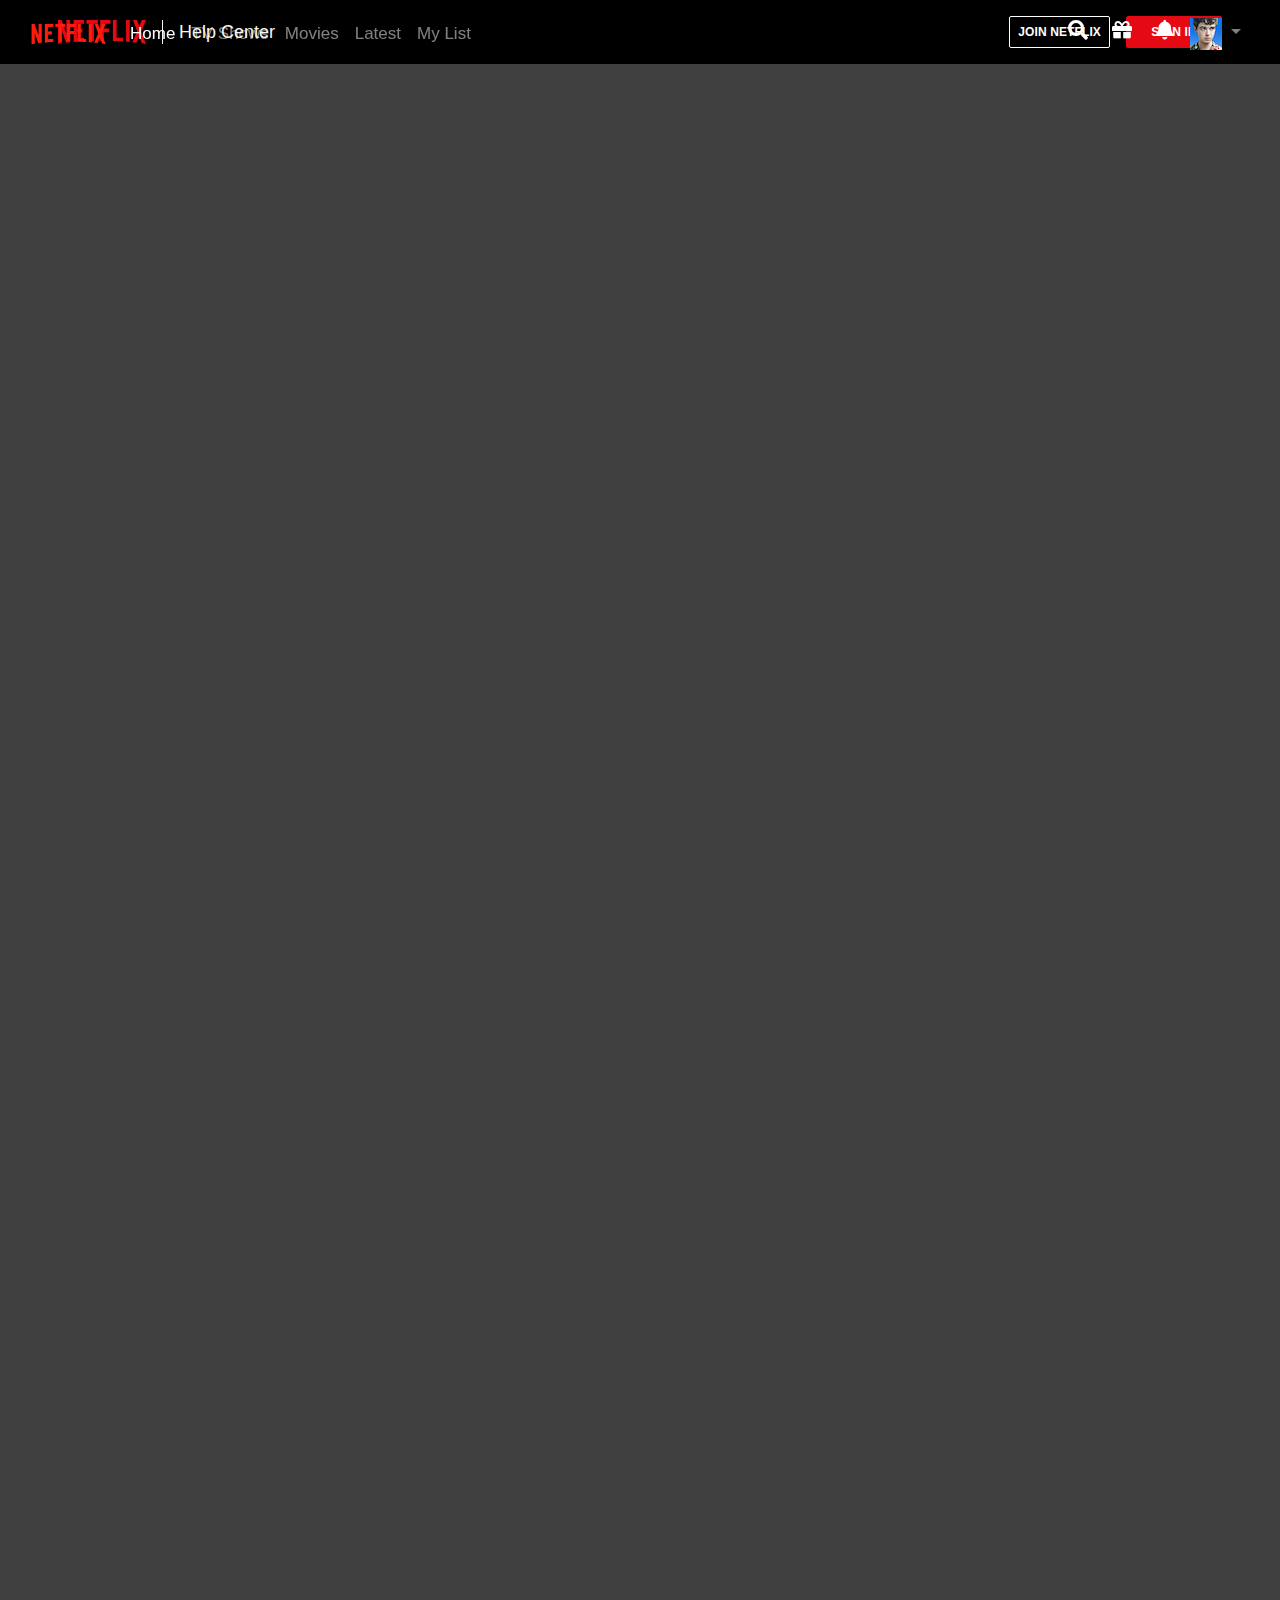
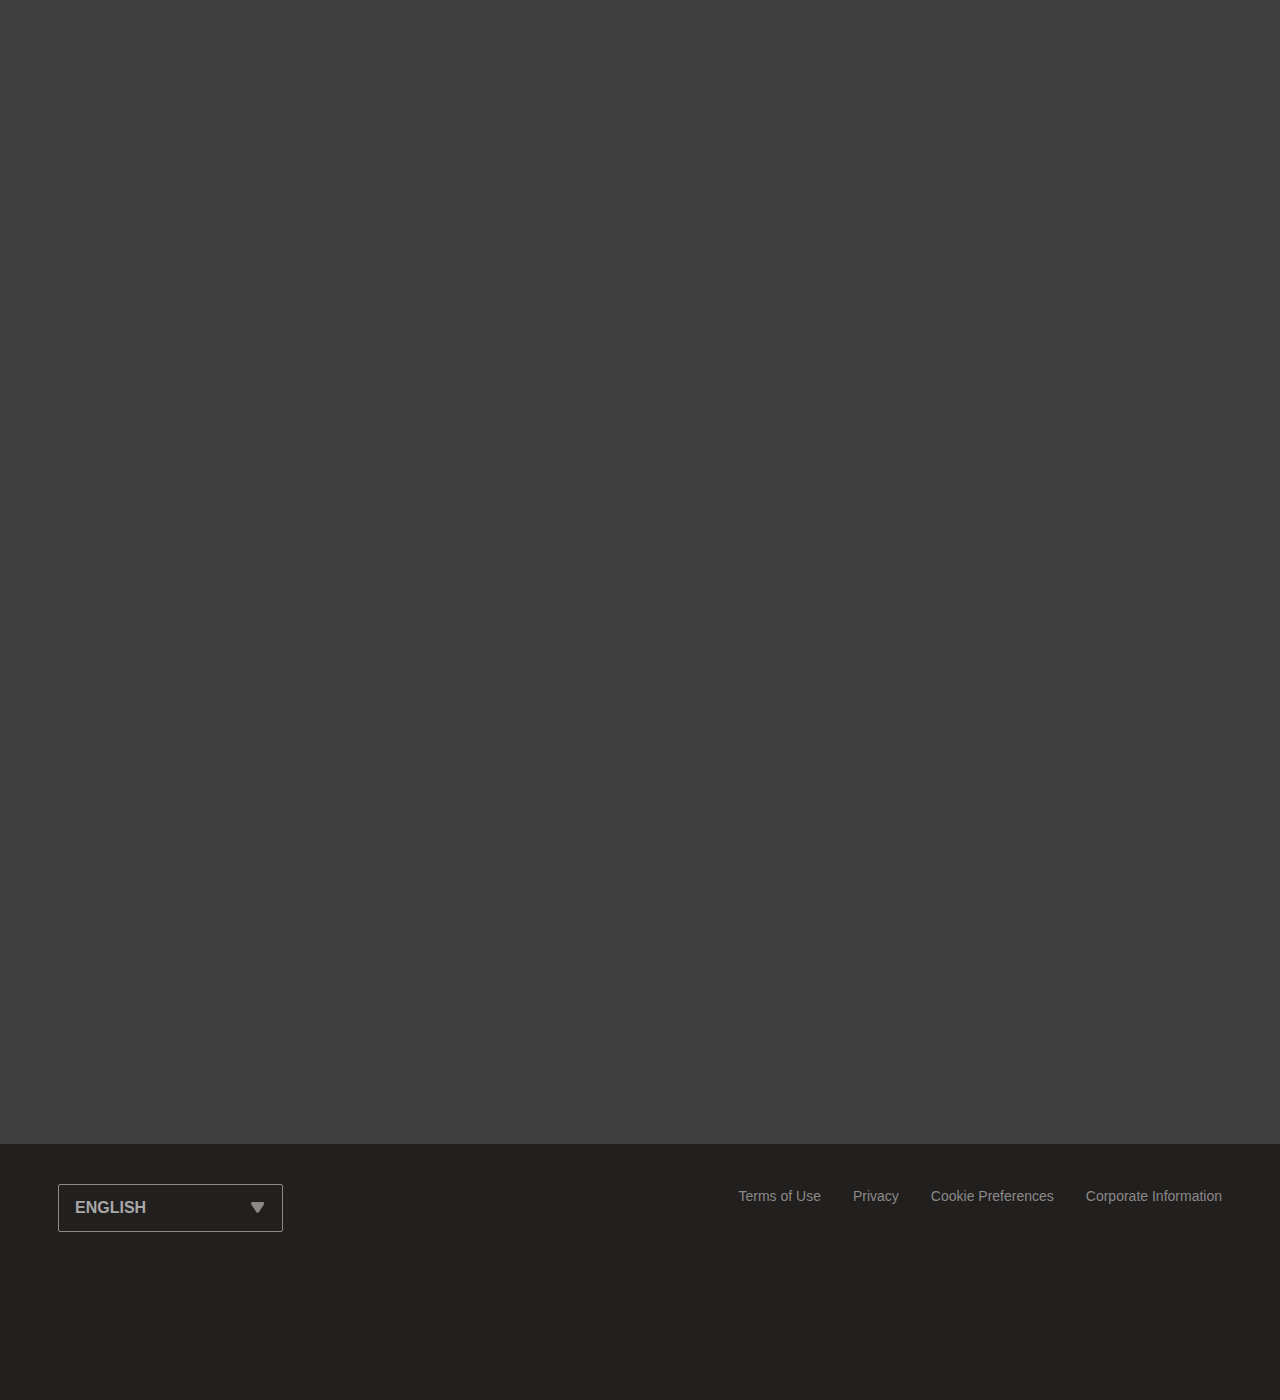
==== commit cbf2499d: "merge footer and header from master" ====
--- a/index.html
+++ b/index.html
@@ -1,4 +1,4 @@
-<!DOCTYPE html>
+﻿<!DOCTYPE html>
 <html lang="en">
 	<head>
 		<meta charset="UTF-8" />
--- a/css/main.css
+++ b/css/main.css
@@ -1,229 +1,436 @@
-body, html {
-    background: #141414;
-    background-image: initial;
-    background-position-x: initial;
-    background-position-y: initial;
-    background-size: initial;
-    background-attachment: initial;
-    background-origin: initial;
-    background-clip: initial;
-    background-color: rgb(20, 20, 20);
-    color: #fff;
-    font-family: 'Helvetica Neue',Helvetica,Arial,sans-serif;
-    font-size: 10px;
-    line-height: 1.2;
+body {
+    height: 100%;
+    margin: 0;
+    background: #fff;
+    color: #221f1f;
+    font-family: Netflix Sans,Helvetica,Arial,sans-serif;
+    font-size: 17px;
+    font-weight: 300;
+    line-height: 28px;
     -webkit-font-smoothing: antialiased;
-    -moz-osx-font-smoothing: grayscale;
-    -webkit-user-select: none;
-    -moz-user-select: none;
-    -ms-user-select: none;
+}
+h1 {
+    font-size: 32px;
+    font-weight: 700;
+    line-height: 48px;
+    margin-bottom: 40px;
+}
+p {
+    font-size: 17px;
+    font-weight: 300;
+    line-height: 28px;
+    margin: 0 0 16px;
+}
+
+.global-container {
+    margin-bottom: -256px;
+    min-height: 100%;
+}
+/* Header */
+.global-header {
+    position: relative;
+    background: #000;
+}
+.global-header>.container-nav {
+    position: relative;
+    padding-top: 16px;
+}
+
+.container-nav {
+    margin: 0 auto;
+    max-width: 1260px;
+    padding: 0 48px;
+}
+
+.global-header .inner-container {
+    position: relative;
+    display: flex;
+    flex-direction: row;
+    align-items: center;
+    padding-bottom: 16px;
+}
+
+
+
+.global-header .branding {
+    display: flex;
+    flex-direction: row;
+    align-items: center;
+    flex: 0 0;
+    padding-right: 24px;
+}
+a {
+    color: #e50914;
+    font-weight: 400;
+    text-decoration: none;
+}
+
+
+svg {
+    vertical-align: middle;
+    width: 88px;
+    height: 32px;
+}
+svg:not(:root) {
+    overflow: hidden;
+}
+:not(svg) {
+    transform-origin: 0px 0px;
+}
+
+ .n-svg {
+    display: none;
+}
+svg:not(.n-svg), svg:not(.n-svg) path {
+    fill: currentColor;
+}
+
+.helpcenter-logo {
+    margin: 0;
+    font-size: 18px;
+    line-height: 32px;
+    white-space: nowrap;
+    color: #f5f5f1;
+
+}
+.helpcenter-logo:hover{
+color: white;
+text-decoration: underline;
+}
+
+
+.actions {
+    flex: 1 0;
+    float: none;
+    display: flex;
+    flex-direction: row;
+    align-items: center;
+    padding: 0 0 0 16px;
+    justify-content: flex-end;
+}
+
+
+.btn.free-month, .global-header .actions .free-month.select {
+    height: auto;
+    flex-shrink: 1;
+    white-space: normal;
+}
+.btn, .global-header .actions .select {
+    font-size: 12px;
+    line-height: 14px;
+    padding: 8px;
+    width: auto;
+    
+}
+
+
+.btn.btn-light {
+    background: transparent;
+    border-color: #fff;
+    color: #fff;
+}
+
+
+ .free-month.select {
+    height: auto;
+    flex-shrink: 1;
+    white-space: normal;
+}
+.netflix-svg:hover {
+    color: red;
+}
+ .select {
+    font-size: 12px;
+    line-height: 14px;
+    padding: 8px;
+    width: auto;
+    
+}
+.btn-light.select, .btn.btn-light {
+    background: transparent;
+    border-color: #fff;
+    color: #fff;
+}
+
+.btn, .select {
+ 
+    font-weight: 700;
+    cursor: pointer;
+    border: 1px solid transparent;
+    border-radius: 2px;
+    box-sizing: border-box;
+    display: inline-block;
+    font-family: Netflix Sans,Helvetica,Arial,sans-serif;
+  letter-spacing: .01em;
+    min-width: 96px;
+    text-align: center;
+    text-transform: uppercase;
+    transition: color .15s ease,background-color .15s ease;
     user-select: none;
-    cursor: default;
-}
-
-/* modal more info */
-.vertical-alignment-helper {
+    vertical-align: middle;
+  
+}
+.btn:hover{
+background-color: #f5f5f1;
+color: #000;
+}
+.btn.sign-in-link, .global-header .actions .sign-in-link.select {
+    margin-left: 16px;
+}
+
+.global-header .actions .btn, .global-header .actions .select {
+    font-size: 12px;
+    line-height: 14px;
+    padding: 8px;
+    width: auto;
+    flex-shrink: 0;
+}
+.btn.btn-primary {
+    background: #e50914;
+    border-color: #e50914;
+    color: #fff;
+}
+
+.global-header .logo-wrapper {
+    padding: 0 0 16px;
+    line-height: 18px;
+}
+.global-header .logo-wrapper .helpcenter-logo {
+    margin: 0;
+    color: #f5f5f1;
+    line-height: 18px;
+    font-weight: 800;
+}
+/* Footer */
+.footer-push {
+    height: 256px;
+}
+.global-footer {
+    font-size: 14px;
+    font-weight: 400;
+    line-height: 24px;
+    background: #221f1f;
+    display: block;
+    height: 256px;
+}
+.global-footer>.dark-area {
+    padding-bottom: 72px;
+    padding-top: 40px;
+}
+.select-wrapper {
+    float: left;
+     
+    
+}
+.select.select-grey {
+    border-color: #8b8a88;
+    color: #8b8a88;
+}
+.dark-area .select {
+    padding: 0;
+    position: relative;
+}
+.select {
+    font-size: 16px;
+    font-weight: 700;
+    line-height: 15px;
+    cursor: pointer;
+    border: 1px solid transparent;
+    border-radius: 2px;
+    box-sizing: border-box;
+    display: inline-block;
+    font-family: Netflix Sans,Helvetica,Arial,sans-serif;
+    height: 48px;
+    letter-spacing: .01em;
+    min-width: 96px;
+    text-align: center;
+    text-transform: uppercase;
+    transition: color .15s ease,background-color .15s ease;
+    user-select: none;
+    vertical-align: middle;
+    white-space: nowrap;
+}
+.select.select-grey select {
+    color:#a8a8a8;
+}
+.select-wrapper:hover{
+    color: #fff;
+     background-color:#a8a8a8 ;
+ }
+.select select {
+   
+    appearance: none;
+    font-size: 16px;
+    font-weight: 700;
+    background: none;
+    border: 0;
+    cursor: pointer;
+    line-height: 20px;
+    outline: none;
+    padding: 13px 45px 13px 16px;
+    position: relative;
+    text-overflow: ellipsis;
+    text-transform: uppercase;
+    vertical-align: middle;
+    white-space: nowrap;
+    width: 100%;
+    z-index: 1;
+}
+.select select option {
+    color: #000;
+}
+/*  */
+.select>svg {
+    height: 24px;
+    pointer-events: none;
+    position: absolute;
+    right: 12px;
+    top: 10px;
+    width: 24px;
+    z-index: 0;
+}
+svg:hover{
+    color: #fff;
+}
+
+
+
+.global-footer .footer-links {
+    float: right;
+    margin: 0;
+}
+.legalese-item {
+    float: left;
+    margin-left: 32px;
+}
+.global-footer>.dark-area a {
+    color: #8b8a88;
+}
+.global-footer>.dark-area a:hover {
+    text-decoration: underline;
+    color: white;
+}
+.global-footer .footer-links:after {
+    clear: both;
+    content: "";
     display: table;
-    height: 100%;
+}
+    .select.select-grey select:hover {
+        color: #fff;
+    } 
+   
+    @media (min-width: 600px){
+        .global-header .branding .logo {
+            position: relative;
+            margin-right: 33px;
+        }
+        .helpcenter-logo {
+            display: block;
+            padding: 0;
+        }
+        .logo:after {
+            background: #f5f5f1;
+            content: "";
+            height: 24px;
+            left: 100%;
+            margin-left: 16px;
+            position: absolute;
+            top: 4px;
+            width: 1px;
+        }
+        .global-header .logo-wrapper {
+            display: none;
+        }
+        }
+    
+    @media (max-width: 600px){
+        .global-header .branding .netflix-svg {
+            display: none;
+        }
+        .global-header .branding .n-svg {
+            display: block;
+        }
+        .branding .helpcenter-logo {
+            display: none;
+        }
+        .global-footer .footer-links {
+            float: none;
+        }
+        .global-footer .footer-links .legalese-item {
+            text-align: left;
+            
+            
+        }
+        .global-footer .select-wrapper {
+            float: none;
+            margin: 0 0 24px;
+            width: 50%;
+        
+        }
+        .container-nav {
+            padding: 0 16px;
+        }
+    }
+.navbar .navbar-nav .nav-item .nav-link i {
+	font-size: 1.25rem;
+	color: #fff;
+}
+.scrolling-active {
+	background-color: rgb(20, 20, 20) !important;
+	transition: background-color 0.6s ease-in-out;
+}
+.bg-transparent {
+	transition: background-color 0.6s ease-in-out;
+}
+
+.drop-profile {
+	background-color: #010100 !important;
+}
+.drop-profile a {
+	color: #fff;
+}
+.drop-profile a:hover {
+	text-decoration: underline;
+	background-color: black;
+	color: #fff;
+}
+body {
+	background-color: rgb(0, 0, 0, 0.75);
+	height: 3000px;
+}
+
+.drop-notification {
+	background-color: #010100 !important;
+	color: #fff;
+	left: -290px;
+	overflow-x: hidden;
+	overflow-y: auto;
+	width: 350px;
+	height: 300px;
+}
+.drop-notification a:hover {
+	background-color: black;
+	color: #fff;
+}
+a.notification::after {
+    content: "";
+    display: none;
+}
+
+.search-box {
+    
+    height: 40px;
+    padding: 10px;
+    border-radius: 5px;
+    background: #010100;
+}
+input[type="search"] {
+    border: none;
+    background: none;
+    outline: none;
+    color: #fff;
+    font-size: 16px;
+    transition: 0.2s ease;
+    line-height: 40px;
     width: 100%;
-    pointer-events: none;
-}
-
-.vertical-align-center {
-    /* To center vertically */
-    display: table-cell;
-    vertical-align: middle;
-    pointer-events: none;
-}
-span ,p{
-    font-size: 14px;
-}
-.modal-content {
-    /* Bootstrap sets the size of the modal in the modal-dialog class, we need to inherit it */
-    width: inherit;
-    max-width: inherit; /* For Bootstrap 4 - to avoid the modal window stretching full width */
-    height: inherit;
-    background-color: rgb(20, 20, 20);
-    /* To center horizontally */
-    margin: 0 auto;
-    pointer-events: all;
-}
-
-modal{
-    line-height: 1.2;
-    -webkit-font-smoothing: antialiased;
-    user-select: none;
-    cursor: default;
-    font-family: 'Netflix Sans', 'Helvetica Neue', Helvetica, Arial, sans-serif;
-    box-sizing: inherit;
-    will-change: transform;
-    position: absolute;
-    color: #fff;
-    background-color : violet;
-    font-size: 16px;
-    z-index: 2;
-    border-radius: 6px;
-    overflow: hidden;
-    margin-bottom: 2em;
-    transform-origin: 50% 12.5%;
-    top: 2em;
-    width: 850px;
-    opacity: 1;
-    transform: none;
-    min-width: 850px;
-}
-.video-fluid {
-    padding : 10px;
-    height: 200px;
-}
-a {
-    text-decoration: none;
-    text-decoration-line: none;
-    text-decoration-style: initial;
-    text-decoration-color: initial;
-    cursor: pointer;
-    color: #fff;
-}
-
-a {
-    background-color: transparent;
-}
-
-a {
-    background-color: transparent;
-}
-
-.previewModal--container {
-    will-change: transform;
-    position: absolute;
-    color: #fff;
-    background-color: transparent;
-    font-size: 16px;
-    z-index: 2;
-    -webkit-border-radius: 6px;
-    -moz-border-radius: 6px;
-    border-radius: 6px;
-    overflow: hidden;
-}
-.card-horizontal {
-    display: flex;
-    flex: 1 1 auto;
-}
-.card {
-    background-color: rgb(20, 20, 20);
-    padding: 1em;
-    padding-bottom: .5em;
-    cursor: pointer;
-    -webkit-box-direction: normal;
-}
-.eposide_card {
-    background-color : rgb(20, 20, 20);  
-
-}
-.eposide_img {
-    width : 150px ;
-    height: 100px;
-    align-content : center;
-}
-.epo_number {
-    font-size: 2.5em;
-    color: #d2d2d2;
-    display: flex;
-    -webkit-box-pack: center;
-    justify-content: center;
-    -webkit-box-flex: 0;
-    flex: 0 0 7%;
-    box-sizing: inherit;
-    align-items: center;
-}
-.new {
-    font: 14px bold;
-    color: #46d369;
-    margin-top: 10px;
-    margin-left: 5px;
-    margin-bottom : 10px;
-}
-.year {
-    margin-left: .5em;
-    margin-top: 10px;
-    margin-bottom: 10px;
-
-}
-
-.age {
-    margin-left: .5em;
-    margin-top: 10px;
-    margin-bottom: 10px;
-    border: solid 1px rgba(255,255,255,.4);
-}
-.tag-title {
-    color :#777 
-}
-.card-relevant {
-    font-size: 16px;
-    line-height: 1.2;
-    -webkit-font-smoothing: antialiased;
-    background-color: #2f2f2f;
-    min-height: 100%;
-    width : 25rem;
-}
-.btn-circle {
-    width: 30px;
-    height: 30px;
-    padding: 6px 0px;
-    border-radius: 15px;
-    text-align: center;
-    font-size: 12px;
-    line-height: 1.42857;
-    transform: translateY(50%);
-    position: absolute;
-    bottom: 0;
-}
-
-.btn-collapse {
-    -webkit-box-align: center;
-    align-items: center;
-    border: 0px;
-    border-radius: 50%;
-    cursor: pointer;
-    display: flex;
-    -webkit-box-pack: center;
-    justify-content: center;
-    opacity: 1;
-    padding: 0.8rem;
-    position: relative;
-    user-select: none;
-    will-change: background-color, color;
-    word-break: break-word;
-    white-space: nowrap;
-}
-hr{
-    border-bottom: 1px solid #ddd;
-    padding-bottom: 5px;
-    margin-bottom: 5px;
-    margin-left: 30px;
-    margin-right: 30px;
-    position: absolute;
-}
-#accordionExample .accordionBtn:before,
-#accordionExample .accordionBtn.collapsed:before {
-    content: "\f067";
-    font-family: "Font Awesome 5 Free";
-    font-weight: 900;
-    width: 25px;
-    height: 25px;
-    line-height: 28px;
-    font-size: 14px;
-    color: #50bbaa;
-    text-align: center;
-    position: absolute;
-    top: 18px;
-    right: 15px;
-    transform: rotate(135deg);
-    transition: all 0.3s ease 0s;
-}
-
-#accordionExample .accordionBtn.collapsed:before {
-    color: #a0a0a0;
-    transform: rotate(0);
-}+}
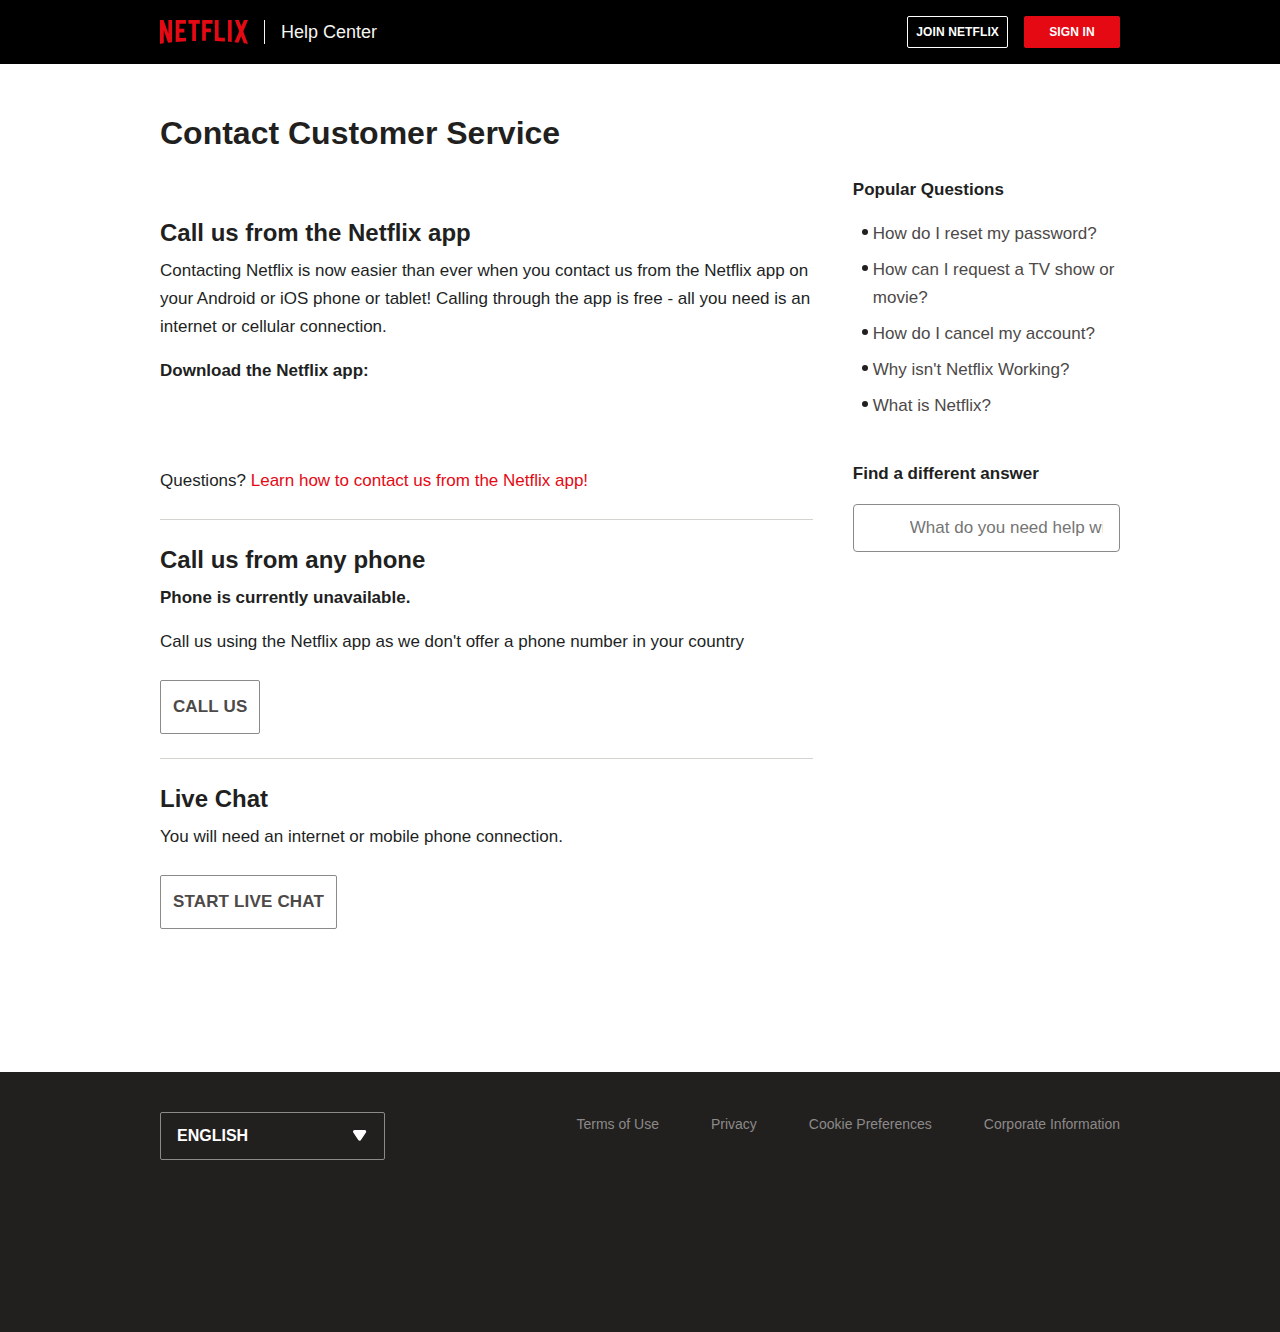
==== commit b145a1a3: "contact-us demo" ====
--- a/index.html
+++ b/index.html
@@ -1,15 +1,15 @@
-﻿<!DOCTYPE html>
+<!DOCTYPE html>
 <html lang="en">
 	<head>
 		<meta charset="UTF-8" />
 		<meta name="viewport" content="width=device-width, initial-scale=1.0" />
-		<link rel="shortcut icon" href="images/favicon.ico" type="image/x-icon" />
 		<title>Netflix</title>
-		<link rel="stylesheet" href="css/bootstrap.min.css" />
+		<!-- <link rel="stylesheet" href="css/bootstrap.min.css" /> -->
 		<link rel="stylesheet" href="css/all.min.css" />
 		<link rel="stylesheet" href="css/main.css" />
 	</head>
 	<body>
+
 
 
 		<div class="global-container">
@@ -46,219 +46,162 @@
 					<div class="logo-wrapper">
 						<a class="helpcenter-logo" href="#">Help Center</a>
 					</div>
-						
+		
 				</div>
 			</div>
-			<div class="footer-push"></div>
-	</div>
-	<div id="footer" class="global-footer">
-		<div class="dark-area container-nav">
-		
-			<div id="lang-switcher-wrapper" class="select-wrapper">
-				<div class="select select-grey">
-					<select id="lang-switcher" aria-label="Select your preferred language:">			
-						<option value="id">Bahasa Indonesia</option>
-						<option value="ms">Bahasa Melayu</option>
-						<option value="da">Dansk</option>
-						<option value="en" selected="selected">English</option>
-						<option value="es">Español</option>
-						<option value="fr">Français</option>
-						<option value="nl">Nederlands</option>
-						<option value="ro">Română</option>
-						<option value="vi">Tiếng Việt</option>
-						<option value="tr">Türkçe</option>
-						<option value="he">עברית</option>
-						<option value="ar">العربية</option>
-						<option value="th">ไทย</option>
-						<option value="zh-cn">中文</option>
-						</select>
-		
-							<svg width="24px" height="24px" viewBox="0 0 24 24" version="1.1" xmlns="http://www.w3.org/2000/svg">
-			<path d="M12.9416531,7.71264972 L17.9520258,15.2282087 C18.4421897,15.9634546 18.2435115,16.9568456 17.5082656,17.4470095 C17.2454376,17.6222282 16.9366253,17.715729 16.6207453,17.715729 L6.6,17.715729 C5.7163444,17.715729 5,16.9993846 5,16.115729 C5,15.799849 5.09350084,15.4910367 5.26871953,15.2282087 L10.2790922,7.71264972 C10.7692561,6.97740382 11.7626471,6.77872563 12.497893,7.26888957 C12.6736566,7.38606534 12.8244774,7.53688606 12.9416531,7.71264972 Z" transform="translate(11.610458, 12.357865) scale(1, -1) translate(-11.610458, -12.357865) "></path>
-		</svg>
-						</div>
-					</div>
+
+
+
+			<div class="global-content">
+
+				<div class="container-nav">
+			<div class="pane-wrapper">
+	
+						<div class="left-pane">
+							<section class="content no-border">
+								<h1>Contact Customer Service</h1>
+							</section>
+								<section class="content">
+									<h2>Call us from the Netflix app</h2>
+	
+									<p>Contacting Netflix is now easier than ever when you contact us from the Netflix app on your Android or iOS phone or tablet! Calling through the app is free - all you need is an internet or cellular connection.</p>
+	
+									<p class="download-app-title">
+										<strong>Download the Netflix app:</strong>
+									</p>
+	
+									<div class="badges">
+										<a href="https://netflix.com/mobilehelp?platform=android" class="beacon-event appstore-badge badge-android lang-en" target="_blank" data-beacon="action=androidAppStoreClicked"></a>
+										<a href="https://netflix.com/mobilehelp?platform=ios" class="beacon-event appstore-badge badge-ios lang-en" target="_blank" data-beacon="action=iosAppStoreClicked"></a>
+									</div>
+	
+									<p>Questions? <a class="beacon-event" href="#" data-beacon="action=contactFromAppClicked">Learn how to contact us from the Netflix app!</a></p>
+								</section>
+	
+								<section class="content">
+									<h2>Call us from any phone</h2>
+										<p>
+											<strong>Phone is currently unavailable.</strong>
+										</p>
+										<p>Call us using the Netflix app as we don't offer a phone number in your country</p>
+									
+	
+									<div id="phone-contact" class="channel popover-wrapper">
+		<a href="#" id="phoneContactTrigger" class="btn btn-lightgrey popover-trigger">Call Us</a>
+	
+	
+	</div>	</section>
+								
+	
+<section class="content mobile-enabled">
+	<h2>Live Chat</h2>
+	<p>You will need an internet or mobile phone connection.</p>
+	<div class="chat-contact-wrapper contact-chat">
+
+		
+			<div id="chat-contact" class="popover-wrapper chat-btn-wrapper channel" data-enablemobilechat="true">
+	
+				<a href="#" id="startChatTrigger" class="btn btn-lightgrey start-chat-button beacon-event" data-beacon="action=ChatButton" data-locale="en" data-country="EG">Start Live Chat</a>
+
+				</div>
+			</div>
+		</section>
+			</div>
+
+
+			<div class="right-pane">
+		<div class="wrapper">
+		<section class="content">
+			<p><strong>Popular Questions</strong></p>
+			<ul class="selfhelp-options">
+				<li class="help-option"><a href="#">How do I reset my password?</a></li>
+				<li class="help-option"><a href="#">How can I request a TV show or movie?</a></li>
+	 			<li class="help-option"><a href="#">How do I cancel my account?</a></li>
+				<li class="help-option"><a href="#">Why isn't Netflix Working?</a></li>
+				<li class="help-option"><a href="#">What is Netflix?</a></li>
+			</ul>
+	
+		</section>
+		<p><strong>Find a different answer</strong></p>
+	<div id="search-placeholder" data-count="3" data-placeholder="Search"><form action="#" method="GET"><div class="input-group"><div role="combobox" aria-haspopup="listbox" aria-owns="react-autowhatever-1" aria-expanded="false" class="react-autosuggest__container">
+		<div class="search-control-wrapper">
+			<input type="text" autocomplete="off" aria-autocomplete="list" aria-controls="react-autowhatever-1" class="form-control" name="q" id="search-input" placeholder="What do you need help with?" aria-label="Search" value="">
+			<button class="search-control" type="submit">Search</button>
+		</div>
+		<div id="react-autowhatever-1" role="listbox" class="react-autosuggest__suggestions-container">	
+		</div>
+	</div>
+</div>
+<input id="search-beacon" type="hidden" name="beacon">
+</form>
+</div>
+		</div>
+		</div>				
+		</div>
+
+		</div>
+	
+	</div>
+		
+	<div class="footer-push">
+
+
+	</div>
+
+
+</div>
+<div id="footer" class="global-footer">
+<div class="dark-area container-nav">
+
+	<div id="lang-switcher-wrapper" class="select-wrapper">
+		<div class="select select-grey">
+			<select id="lang-switcher" aria-label="Select your preferred language:">			
+				<option value="id">Bahasa Indonesia</option>
+				<option value="ms">Bahasa Melayu</option>
+				<option value="da">Dansk</option>
+				<option value="en" selected="selected">English</option>
+				<option value="es">Español</option>
+				<option value="fr">Français</option>
+				<option value="nl">Nederlands</option>
+				<option value="ro">Română</option>
+				<option value="vi">Tiếng Việt</option>
+				<option value="tr">Türkçe</option>
+				<option value="he">עברית</option>
+				<option value="ar">العربية</option>
+				<option value="th">ไทย</option>
+				<option value="zh-cn">中文</option>
+				</select>
+
+					<svg width="24px" height="24px" viewBox="0 0 24 24" version="1.1" xmlns="http://www.w3.org/2000/svg">
+	<path d="M12.9416531,7.71264972 L17.9520258,15.2282087 C18.4421897,15.9634546 18.2435115,16.9568456 17.5082656,17.4470095 C17.2454376,17.6222282 16.9366253,17.715729 16.6207453,17.715729 L6.6,17.715729 C5.7163444,17.715729 5,16.9993846 5,16.115729 C5,15.799849 5.09350084,15.4910367 5.26871953,15.2282087 L10.2790922,7.71264972 C10.7692561,6.97740382 11.7626471,6.77872563 12.497893,7.26888957 C12.6736566,7.38606534 12.8244774,7.53688606 12.9416531,7.71264972 Z" transform="translate(11.610458, 12.357865) scale(1, -1) translate(-11.610458, -12.357865) "></path>
+</svg>
+				</div>
+			</div>
+		
+
+		<ul class="footer-links">
+			<li class="legalese-item">
+				<a href="#">Terms of Use</a>
+			</li>
+			<li class="legalese-item">
+				<a href="#">Privacy</a>
+			</li>
+			<li class="legalese-item">
+				<a href="#" class="evidon-trigger toggle-cookie-info">Cookie Preferences</a>
+			</li>
+			
 				
-		
-				<ul class="footer-links">
-					<li class="legalese-item">
-						<a href="#">Terms of Use</a>
-					</li>
-					<li class="legalese-item">
-						<a href="#">Privacy</a>
-					</li>
-					<li class="legalese-item">
-						<a href="#" class="evidon-trigger toggle-cookie-info">Cookie Preferences</a>
-					</li>
-					
-						
-						
-						<li class="legalese-item">
-							<a href="#">Corporate Information</a>
-						</li>
-					
-				</ul>
-			</div>
-		</div>
-
-
-		<nav
-			id="nav"
-			class="navbar navbar-expand-lg navbar-dark bg-transparent fixed-top"
-		>
-			<div class="container-fluid">
-				<a class="navbar-brand" href="#" style="width: 75px">
-					<img
-						class="img-fluid"
-						src="images/Netflix-Logo.png"
-						alt="logo-netflix"
-					/>
-				</a>
-				<button
-					class="navbar-toggler"
-					type="button"
-					data-toggle="collapse"
-					data-target="#navbarSupportedContent"
-					aria-controls="navbarSupportedContent"
-					aria-expanded="false"
-					aria-label="Toggle navigation"
-				>
-					<span class="navbar-toggler-icon"></span>
-				</button>
-
-				<div class="collapse navbar-collapse" id="navbarSupportedContent">
-					<ul class="navbar-nav mr-auto">
-						<li class="nav-item active">
-							<a class="nav-link" href="#"
-								>Home <span class="sr-only">(current)</span></a
-							>
-						</li>
-						<li class="nav-item">
-							<a class="nav-link" href="#">TV Shows</a>
-						</li>
-						<li class="nav-item">
-							<a class="nav-link" href="#">Movies</a>
-						</li>
-						<li class="nav-item">
-							<a class="nav-link" href="#">Latest</a>
-						</li>
-						<li class="nav-item">
-							<a class="nav-link" href="#">My List</a>
-						</li>
-					</ul>
-					<ul class="navbar-nav ml-auto">
-						<li class="nav-item">
-							<a class="nav-link mr-2" href="#">
-								<i class="fas fa-search"></i>
-							</a>
-						</li>
-						<li class="nav-item">
-							<a class="nav-link mr-2" href="#">
-								<i class="fas fa-gift"></i>
-							</a>
-						</li>
-						<li class="nav-item dropdown">
-							<a
-								class="nav-link dropdown-toggle notification"
-								href="#"
-								id="navbarDropdown"
-								role="button"
-								data-toggle="dropdown"
-								aria-haspopup="true"
-								aria-expanded="false"
-							>
-								<i class="fas fa-bell"></i>
-							</a>
-							<div
-								class="dropdown-menu drop-notification"
-								aria-labelledby="navbarDropdown"
-							>
-								<a class="dropdown-item" href="#">
-									<div
-										class="w-100 px-5 d-flex justify-content-around align-items-center"
-									>
-										<img class="img-fluid" src="images/movie1.jpg" alt="pp" />
-										<p class="text-white w-100 ml-1">
-											Lorem ipsum dolor, sit amet consectetur adipisicing elit.
-											Voluptates, nulla.
-										</p>
-									</div>
-								</a>
-								<a class="dropdown-item" href="#">
-									<div
-										class="w-100 px-5 d-flex justify-content-around align-items-center"
-									>
-										<img class="img-fluid" src="images/movie2.jpg" alt="pp" />
-										<p class="text-white w-100 ml-1">
-											Lorem ipsum dolor, sit amet consectetur adipisicing elit.
-											Voluptates, nulla.
-										</p>
-									</div>
-								</a>
-								<a class="dropdown-item" href="#">
-									<div
-										class="w-100 px-5 d-flex justify-content-around align-items-center"
-									>
-										<img class="img-fluid" src="images/movie3.jpg" alt="pp" />
-										<p class="text-white w-100 ml-1">
-											Lorem ipsum dolor, sit amet consectetur adipisicing elit.
-											Voluptates, nulla.
-										</p>
-									</div>
-								</a>
-								<a class="dropdown-item" href="#">
-									<div
-										class="w-100 px-5 d-flex justify-content-around align-items-center"
-									>
-										<img class="img-fluid" src="images/movie1.jpg" alt="pp" />
-										<p class="text-white w-100 ml-1">
-											Lorem ipsum dolor, sit amet consectetur adipisicing elit.
-											Voluptates, nulla.
-										</p>
-									</div>
-								</a>
-							</div>
-						</li>
-						<li class="nav-item dropdown">
-							<a
-								class="nav-link dropdown-toggle"
-								href="#"
-								id="navbarDropdown"
-								role="button"
-								data-toggle="dropdown"
-								aria-haspopup="true"
-								aria-expanded="false"
-							>
-								<img class="img-fluid" src="images/pp.png" alt="pp" />
-							</a>
-							<div
-								class="dropdown-menu drop-profile"
-								aria-labelledby="navbarDropdown"
-								style="left: -130px"
-							>
-								<a class="dropdown-item" href="#">
-									<img class="img-fluid" src="images/pp.png" alt="pp" />
-									<span class="text-white ml-1">User 1</span>
-								</a>
-								<a class="dropdown-item" href="#">
-									<img class="img-fluid" src="images/pp2.png" alt="pp" />
-									<span class="text-white ml-1">User 2</span>
-								</a>
-								<a class="dropdown-item" href="#">
-									<img class="img-fluid" src="images/pp.png" alt="pp" />
-									<span class="text-white ml-1">User 3</span>
-								</a>
-								<a class="dropdown-item" href="#">Manage Profiles</a>
-								<div class="dropdown-divider"></div>
-								<a class="dropdown-item" href="#">Account</a>
-								<a class="dropdown-item" href="#">Help Center</a>
-								<a class="dropdown-item" href="#">Sign out of Netflix</a>
-							</div>
-						</li>
-					</ul>
-				</div>
-			</div>
-		</nav>
+				
+				<li class="legalese-item">
+					<a href="#">Corporate Information</a>
+				</li>
+			
+		</ul>
+	</div>
+</div>
+
+
+
 		<script src="js/jquery-3.5.1.min.js"></script>
 		<script src="js/popper.min.js"></script>
 		<script src="js/bootstrap.min.js"></script>
--- a/css/main.css
+++ b/css/main.css
@@ -3,7 +3,7 @@
     margin: 0;
     background: #fff;
     color: #221f1f;
-    font-family: Netflix Sans,Helvetica,Arial,sans-serif;
+    font-family:Helvetica,Arial,sans-serif;
     font-size: 17px;
     font-weight: 300;
     line-height: 28px;
@@ -15,18 +15,29 @@
     line-height: 48px;
     margin-bottom: 40px;
 }
+h2, h3 {
+    font-weight: 700;
+    margin-bottom: 8px;
+}
+h2 {
+    font-size: 24px;
+    line-height: 32px;
+}
 p {
     font-size: 17px;
     font-weight: 300;
     line-height: 28px;
     margin: 0 0 16px;
 }
+ul {
+    list-style: none;
+}
 
 .global-container {
     margin-bottom: -256px;
     min-height: 100%;
 }
-/* Header */
+
 .global-header {
     position: relative;
     background: #000;
@@ -38,7 +49,7 @@
 
 .container-nav {
     margin: 0 auto;
-    max-width: 1260px;
+    max-width: 960px;
     padding: 0 48px;
 }
 
@@ -64,7 +75,15 @@
     font-weight: 400;
     text-decoration: none;
 }
-
+/* section {
+    display: block;
+    border: 0;
+    font: inherit;
+    font-size: 100%;
+    margin: 0;
+    padding: 0;
+    vertical-align: baseline;
+} */
 
 svg {
     vertical-align: middle;
@@ -115,14 +134,13 @@
     flex-shrink: 1;
     white-space: normal;
 }
-.btn, .global-header .actions .select {
+/* .btn, .global-header .actions .select {
     font-size: 12px;
     line-height: 14px;
     padding: 8px;
     width: auto;
     
-}
-
+} */
 
 .btn.btn-light {
     background: transparent;
@@ -201,41 +219,70 @@
     line-height: 18px;
     font-weight: 800;
 }
-/* Footer */
-.footer-push {
-    height: 256px;
-}
-.global-footer {
-    font-size: 14px;
-    font-weight: 400;
-    line-height: 24px;
-    background: #221f1f;
-    display: block;
-    height: 256px;
-}
-.global-footer>.dark-area {
-    padding-bottom: 72px;
-    padding-top: 40px;
-}
-.select-wrapper {
-    float: left;
-     
-    
-}
-.select.select-grey {
+
+.global-content {
+    padding: 24px 0 32px;
+  height: 900px;
+    padding-bottom: 80px;
+}
+
+.btn.btn-lightgrey {
+    background: #fff;
     border-color: #8b8a88;
+    color: #4c4948;
+    padding : 0.7em
+}
+.btn.btn.btn-lightgrey:hover {
+    background-color:#eee;
+}
+
+
+ ol {
+    list-style-type: decimal;
+    padding-left: 32px;
+}
+
+.page-block ol>li {
+    padding-left: 0;
+}
+.page-block ol li {
+    margin: 0 0 8px;
+    padding:0;
+    position: relative;
+}
+ li>p {
+    display: inline;
+}
+strong {
+    font-weight: 700;
+}
+/* ::marker {
+    unicode-bidi: isolate;
+    font-variant-numeric: tabular-nums;
+    text-transform: none;
+} */
+ .underline {
+    text-decoration: underline;
+}
+
+.select-grey {
+    border:1px solid #8b8a88;
     color: #8b8a88;
 }
+
 .dark-area .select {
     padding: 0;
     position: relative;
 }
-.select {
+.dark-area .select {
+    padding: 0;
+    position: relative;
+}
+.dark-area .select {
     font-size: 16px;
-    font-weight: 700;
+    font-weight: 700;;
     line-height: 15px;
     cursor: pointer;
-    border: 1px solid transparent;
     border-radius: 2px;
     box-sizing: border-box;
     display: inline-block;
@@ -248,189 +295,453 @@
     transition: color .15s ease,background-color .15s ease;
     user-select: none;
     vertical-align: middle;
-    white-space: nowrap;
-}
-.select.select-grey select {
-    color:#a8a8a8;
-}
-.select-wrapper:hover{
-    color: #fff;
-     background-color:#a8a8a8 ;
- }
-.select select {
-   
-    appearance: none;
-    font-size: 16px;
-    font-weight: 700;
-    background: none;
-    border: 0;
-    cursor: pointer;
-    line-height: 20px;
-    outline: none;
-    padding: 13px 45px 13px 16px;
+    white-space: nowrap;}
+
+    .select.select-grey select {
+        color: #fff;
+    }
+    .select-wrapper:hover{
+       color: #fff;
+        background-color:#8b8a88 ;
+    }
+   .dark-area .select select {
+        appearance: none;
+        font-size: 16px;
+        font-weight: 700;
+        background: none;
+        border: 0;
+        cursor: pointer;
+        line-height: 20px;
+        outline: none;  
+        padding: 13px 45px 13px 16px;
+        position: relative;
+        text-overflow: ellipsis;
+        text-transform: uppercase;
+        vertical-align: middle;
+        white-space: nowrap;
+        width: 100%;
+        z-index: 1;
+    }
+    .select select option {
+        color: #000;
+    }
+    .select.select-grey svg {
+        color: #fff;
+    }
+ 
+    .select>svg {
+        height: 24px;
+        pointer-events: none;
+        position: absolute;
+        right: 12px;
+        top: 10px;
+        width: 24px;
+        z-index: 0;
+    }
+    .select>svg:hover{
+        color: #fff;
+    }
+    svg:not(.n-svg) path .n-svg{
+        fill: currentColor;
+    }
+
+     .content {
+        border-bottom: 1px solid #d5d4d1;
+        margin: 0 0 24px;
+        padding: 0 0 24px;
+    }
+
+     .left-pane {
+        float: left;
+        width: 68%;
+    }
+     .left-pane .channel {
+        float: left;
+        padding-top: 8px;
+        width: 100%;
+    }
+ 
+
+     .badges {
+        margin: 0 0 24px;
+    }
+    .badges:after {
+        clear: both;
+        content: "";
+        display: table;
+    }    
+    .content:after {
+        clear: both;
+        content: "";
+        display: table;
+    }
+    .badges::selection {
+        background: #4c4948;
+        color: #fff;
+    }
+    .badges .appstore-badge {
+        display: block;
+        float: left;
+        margin: 0 16px 0 0;
+    }
+  .channel .mobile-badges {
+        height: 50px;
+        white-space: nowrap;
+    }
+
+   .channel .mobile-badge {
+        display: inline-block;
+        margin: 0 8px 0 0;
+    }
+
+    .appstore-badge.badge-android {
+        background-image: url(https://help.nflxext.com/helpcenter/deb7c3e60fbabd81678a7b77c779ef51.png);
+        background-size:150px auto;width:128.88889px
+ 
+    }
+    .appstore-badge.badge-android::selection {
+        background: #4c4948;
+        color: #fff;
+    }
+
+    .appstore-badge {
+        background-position: 50%;
+        background-repeat: no-repeat;
+        display: block;
+        height: 50px;
+        overflow: hidden;
+    }
+     .channel .mobile-badge:last-of-type {
+        margin: 0 0 0 8px;
+    }
+
+     .channel .mobile-badge {
+        display: inline-block;
+    }
+    .appstore-badge.badge-ios {
+        background-image: url(https://help.nflxext.com/helpcenter/40db11c8ecf6a87ed4c2e1c22c80c44f.svg);
+        background-size: 120px auto;
+        width: 120px;
+    }
+
+    /* .phone-popover .hrs-of-operation p {
+        margin-top: 16px;
+    }
+    .channel .phone-popover .phone-disclaimer p {
+        font-size: 16px;
+        font-weight: 300;
+        line-height: 24px;
+    }     */
+ 
+     .content p:last-child {
+        margin: 0;
+    }
+    /* .popover .popover-close {
+        background: url(https://help.nflxext.com/helpcenter/180ec25….svg) 50% no-repeat;
+        border: 0;
+        cursor: pointer;
+        display: block;
+        height: 24px;
+        overflow: hidden;
+        position: absolute;
+        right: 8px;
+        text-indent: -9999em;
+        top: 8px;
+        width: 24px;
+    } */
+     .download-app-title {
+        margin-bottom: 8px;
+    }
+     .content:last-of-type {
+        border: 0;
+        margin: 0;
+        padding: 0;
+    }
+     .left-pane .channel {
+        float: left;
+        padding-top: 8px;
+        width: 100%;
+    }
+    /* .popover-wrapper {
+        position: relative;
+    }
+    .popover .popover-content .popover-title:only-child {
+        margin: 0;
+    }
+    .popover .popover-title {
+        font-size: 32px;
+        font-weight: 700;
+        line-height: 48px;
+        
+    } */
+
+    ul li{
+        margin: 0  0 8px ;
+        padding: 0 0 0 20px;
+        position: relative;
+    }
+
+        /* .channel .help-option {
+            background: #fff;
+            border-bottom: 1px solid #d5d4d1;
+            margin: 0;
+            padding: 0!important;
+        } */
+
+    .content ol li:before, .content ul li:before, .page-block ol li:before, .page-block ul li:before {
+        font-size: 17px;
+        font-weight: 300;
+        line-height: 28px;
+        content: "";
+        height: 24px;
+        left: 0;
+        position: absolute;
+        top: 0;
+        width: 24px;
+    }
+    .content.dense ol li:before, .content.dense ul li:before, .page-block.dense ol li:before, .page-block.dense ul li:before {
+        font-size: 16px;
+        font-weight: 300;
+        line-height: 24px;
+        height: 24px;
+        width: 24px;
+    }
+    ul li:after {
+        background: #221f1f;
+        border-radius: 50%;
+        content: "";
+        height: 6px;
+        left: 9px;
+        position: absolute;
+        top: 9px;
+        width: 6px;
+    }
+    .help-option a {
+        color: #4c4948;
+        display: block;
+        /* padding: 8px 24px 8px 16px; */
+        position: relative;
+    }
+    .help-option a:hover {
+        text-decoration: underline;
+        color: red;
+    }
+    .selfhelp-options {
+        padding-inline-start: 0px;
+        margin: 0 0 40px;
+
+    }
+    .selfhelp-options+.popover-footer {
+        border: 0;
+        margin: 0;
+        padding: 0;
+    }
+ 
+ 
+     .content p:last-child {
+        margin: 0;
+    }
+
+
+
+
+
+
+    .form-control {
+        font-size: 17px;
+        line-height: 28px;
+        appearance: none;
+        border: 1px solid #d5d4d1;
+        border-radius: 4px;
+        box-sizing: border-box;
+        display: block;
+        font-weight: 400;
+        outline: none;
+        padding: 17px 16px;
+        width: 100%;
+    }
+
+
+    .btn.btn-primary {
+        background: #e50914;
+        border-color: #e50914;
+        color: #fff;
+    }
+    .hidden {
+        display: none;
+    }
+     .channel .chat-popover .are-you-a-member {
+        min-width: 280px;
+    }
+    .btn.btn-secondary {
+        background: #fff;
+        border-color: #e50914;
+        color: #e50914;
+    }
+    .btn.btn-block {
+        display: block;
+        width: 100%;
+    }
+     .content p:last-child {
+        margin: 0;
+    }
+    .right-pane {
+        float: left;
+        padding: 88px 0 0;
+        width: 32%;
+    }
+    .right-pane>.wrapper {
+        padding-left: 40px;
+    }
+    .content .p {
+        border: 0;
+    }
+
+    .content.no-border {
+        border-bottom: 0;
+        margin: 0;
+        padding: 0;
+    }
+
+    .content ul li:last-of-type {
+        padding-bottom: 0;
+    }
+    .react-autosuggest__container {
+        position: relative;
+    }
+
+    .react-autosuggest__container .search-control-wrapper {
+        position: relative;
+    }
+
+    .react-autosuggest__container .form-control {
+        border-color: #8b8a88;
+        padding: 9px 16px 9px 56px;
+    }
+
+    .react-autosuggest__container .search-control {
+        appearance: none;
+        pointer-events: none;
+        background: url(https://help.nflxext.com/helpcenter/476893160abc8a329826b2b5a0b3aef3.svg) 50% no-repeat;
+        border: 0;
+        outline: 0;
+        position: absolute;
+        top: 50%;
+        left: 16px;
+        display: block;
+        width: 24px;
+        height: 24px;
+        margin-top: -12px;
+        text-indent: -9999em;
+        z-index: 1;
+        box-shadow: none;
+        padding: 0;
+    }
+    .footer-push {
+        height:260px;
+    }
+    .global-footer {
+        font-size: 14px;
+        font-weight: 400;
+        line-height: 24px;
+        background: #221f1f;
+        display: block;
+        height:260px;
+    }
+    .global-footer>.dark-area {
+        padding-bottom: 72px;
+        padding-top: 40px;
+    }
+    .global-footer .select-wrapper {
+        float: left;
+    }
+    .global-footer .footer-links {
+        float: right;
+        margin: 0;
+    }
+    .global-footer .footer-links .legalese-item {
+        float: left;
+        margin-left: 32px;
+    }
+    .global-footer>.dark-area a {
+        color: #8b8a88;
+    }
+    .global-footer>.dark-area a:hover {
+        text-decoration: underline;
+        color: white;
+    }
+    .global-footer .footer-links:after {
+        clear: both;
+        content: "";
+        display: table;
+    }
+
+@media (min-width: 600px){
+.global-header .branding .logo {
     position: relative;
-    text-overflow: ellipsis;
-    text-transform: uppercase;
-    vertical-align: middle;
-    white-space: nowrap;
+    margin-right: 33px;
+}
+.helpcenter-logo {
+    display: block;
+    padding: 0;
+}
+.logo:after {
+    background: #f5f5f1;
+    content: "";
+    height: 24px;
+    left: 100%;
+    margin-left: 16px;
+    position: absolute;
+    top: 4px;
+    width: 1px;
+}
+.global-header .logo-wrapper {
+    display: none;
+}
+}
+@media (max-width: 600px){
+.global-header .branding .netflix-svg {
+    display: none;
+}
+.global-header .branding .n-svg {
+    display: block;
+}
+.branding .helpcenter-logo {
+    display: none;
+}
+
+.global-footer .footer-links {
+    float: none;
+}
+.global-footer .footer-links .legalese-item {
+    text-align: left;
+    
+    
+}
+.global-footer .select-wrapper {
+    float: none;
+    margin: 0 0 24px;
+    width: 50%;
+
+}
+.container-nav {
+    padding: 0 16px;
+}
+
+.global-content {
+    padding-bottom: 32px;
+    padding-top: 24px;
+}
+}
+
+
+
+@media (max-width: 900px){
+ .right-pane {
+    display: none;
+}
+ .left-pane {
+    float: none;
     width: 100%;
-    z-index: 1;
-}
-.select select option {
-    color: #000;
-}
-/*  */
-.select>svg {
-    height: 24px;
-    pointer-events: none;
-    position: absolute;
-    right: 12px;
-    top: 10px;
-    width: 24px;
-    z-index: 0;
-}
-svg:hover{
-    color: #fff;
-}
-
-
-
-.global-footer .footer-links {
-    float: right;
-    margin: 0;
-}
-.legalese-item {
-    float: left;
-    margin-left: 32px;
-}
-.global-footer>.dark-area a {
-    color: #8b8a88;
-}
-.global-footer>.dark-area a:hover {
-    text-decoration: underline;
-    color: white;
-}
-.global-footer .footer-links:after {
-    clear: both;
-    content: "";
-    display: table;
-}
-    .select.select-grey select:hover {
-        color: #fff;
-    } 
-   
-    @media (min-width: 600px){
-        .global-header .branding .logo {
-            position: relative;
-            margin-right: 33px;
-        }
-        .helpcenter-logo {
-            display: block;
-            padding: 0;
-        }
-        .logo:after {
-            background: #f5f5f1;
-            content: "";
-            height: 24px;
-            left: 100%;
-            margin-left: 16px;
-            position: absolute;
-            top: 4px;
-            width: 1px;
-        }
-        .global-header .logo-wrapper {
-            display: none;
-        }
-        }
-    
-    @media (max-width: 600px){
-        .global-header .branding .netflix-svg {
-            display: none;
-        }
-        .global-header .branding .n-svg {
-            display: block;
-        }
-        .branding .helpcenter-logo {
-            display: none;
-        }
-        .global-footer .footer-links {
-            float: none;
-        }
-        .global-footer .footer-links .legalese-item {
-            text-align: left;
-            
-            
-        }
-        .global-footer .select-wrapper {
-            float: none;
-            margin: 0 0 24px;
-            width: 50%;
-        
-        }
-        .container-nav {
-            padding: 0 16px;
-        }
-    }
-.navbar .navbar-nav .nav-item .nav-link i {
-	font-size: 1.25rem;
-	color: #fff;
-}
-.scrolling-active {
-	background-color: rgb(20, 20, 20) !important;
-	transition: background-color 0.6s ease-in-out;
-}
-.bg-transparent {
-	transition: background-color 0.6s ease-in-out;
-}
-
-.drop-profile {
-	background-color: #010100 !important;
-}
-.drop-profile a {
-	color: #fff;
-}
-.drop-profile a:hover {
-	text-decoration: underline;
-	background-color: black;
-	color: #fff;
-}
-body {
-	background-color: rgb(0, 0, 0, 0.75);
-	height: 3000px;
-}
-
-.drop-notification {
-	background-color: #010100 !important;
-	color: #fff;
-	left: -290px;
-	overflow-x: hidden;
-	overflow-y: auto;
-	width: 350px;
-	height: 300px;
-}
-.drop-notification a:hover {
-	background-color: black;
-	color: #fff;
-}
-a.notification::after {
-    content: "";
-    display: none;
-}
-
-.search-box {
-    
-    height: 40px;
-    padding: 10px;
-    border-radius: 5px;
-    background: #010100;
-}
-input[type="search"] {
-    border: none;
-    background: none;
-    outline: none;
-    color: #fff;
-    font-size: 16px;
-    transition: 0.2s ease;
-    line-height: 40px;
-    width: 100%;
-}
+}   
+}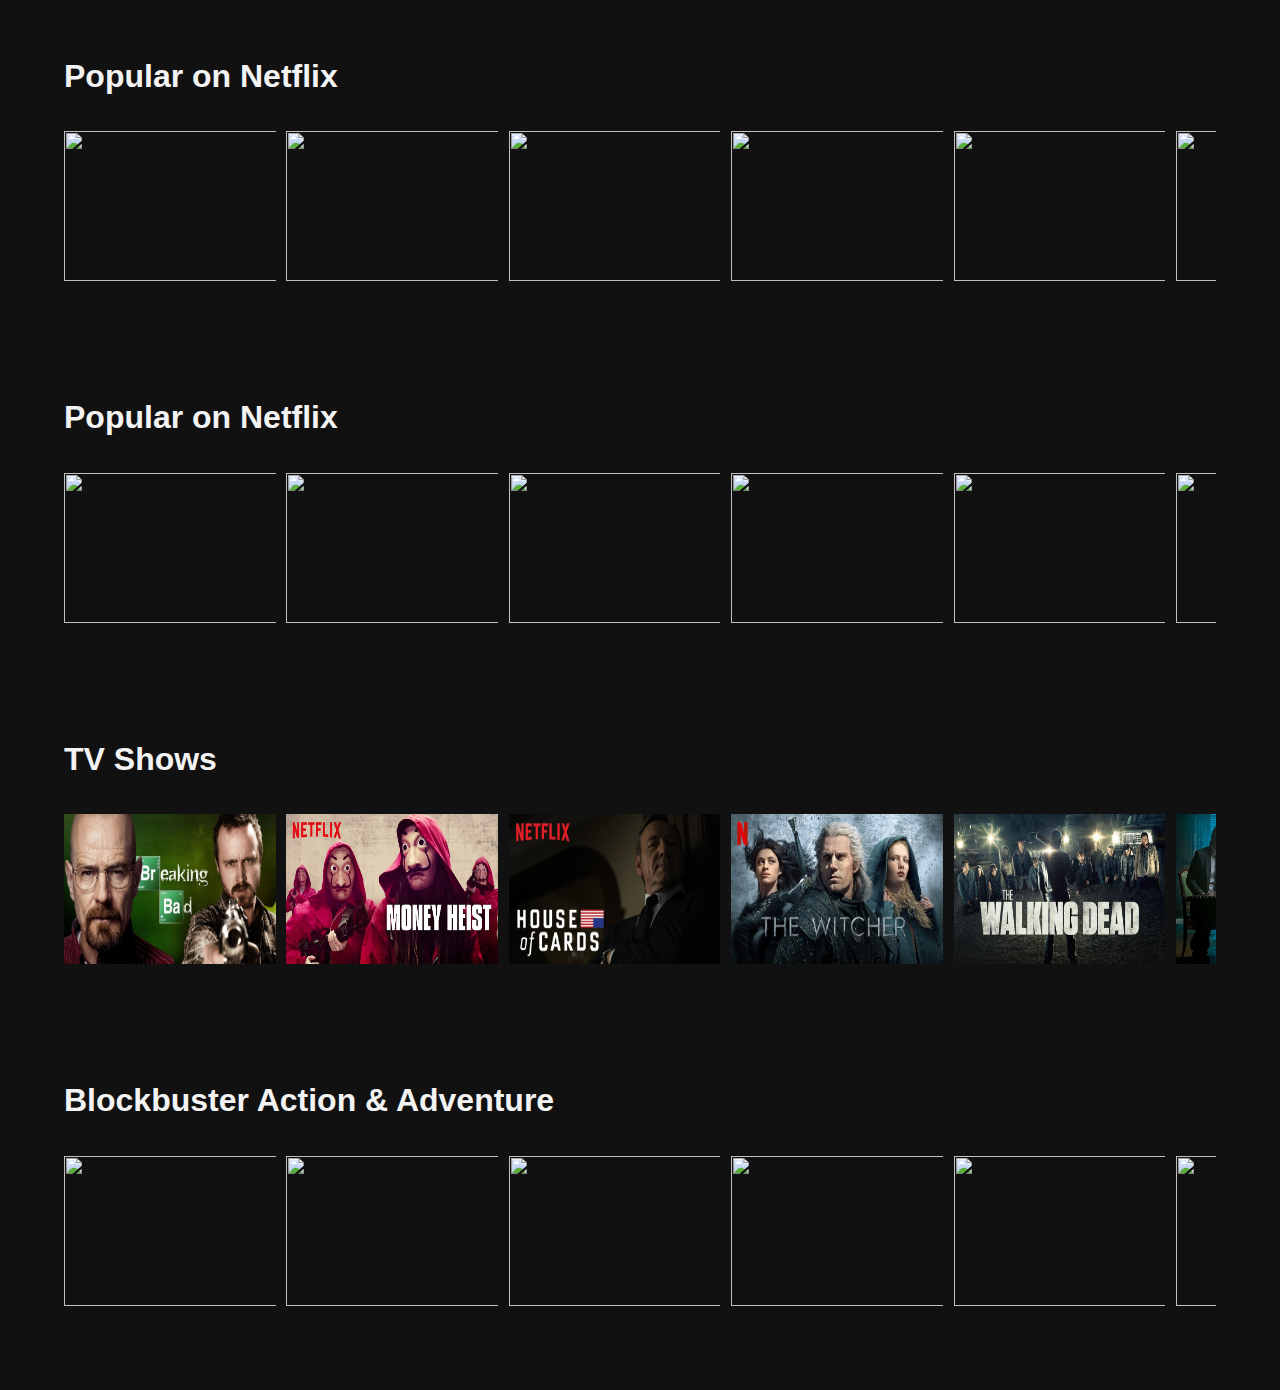
==== commit 149c741c: "make sliders more like netflix-sliders" ====
--- a/index.html
+++ b/index.html
@@ -4,203 +4,195 @@
 		<meta charset="UTF-8" />
 		<meta name="viewport" content="width=device-width, initial-scale=1.0" />
 		<title>Netflix</title>
-		<!-- <link rel="stylesheet" href="css/bootstrap.min.css" /> -->
+		<link rel="stylesheet" href="css/bootstrap.min.css" />
 		<link rel="stylesheet" href="css/all.min.css" />
 		<link rel="stylesheet" href="css/main.css" />
 	</head>
-	<body>
-
-
-
-		<div class="global-container">
-			<div class="global-header">
-				<div class="container-nav">
-					<div class="inner-container">
-						<div class="branding">
-							<a class="logo nf-logo-link n-logo" href="#" title="Netflix">
-								<svg class="netflix-svg" width="88px" height="32px" viewBox="0 0 111 30" version="1.1" xmlns="http://www.w3.org/2000/svg">
-									<path fill="#e50914" d="M105.062 14.28L111 30c-1.75-.25-3.499-.563-5.28-.845l-3.345-8.686-3.437 7.969c-1.687-.282-3.344-.376-5.031-.595l6.031-13.75L94.468 0h5.063l3.062 7.874L105.875 0h5.124l-5.937 14.28zM90.47 0h-4.594v27.25c1.5.094 3.062.156 4.594.343V0zm-8.563 26.937c-4.187-.281-8.375-.53-12.656-.625V0h4.687v21.875c2.688.062 5.375.28 7.969.405v4.657zM64.25 10.657v4.687h-6.406V26H53.22V0h13.125v4.687h-8.5v5.97h6.406zm-18.906-5.97V26.25c-1.563 0-3.156 0-4.688.062V4.687h-4.844V0h14.406v4.687h-4.874zM30.75 15.593c-2.062 0-4.5 0-6.25.095v6.968c2.75-.188 5.5-.406 8.281-.5v4.5l-12.968 1.032V0H32.78v4.687H24.5V11c1.813 0 4.594-.094 6.25-.094v4.688zM4.78 12.968v16.375C3.094 29.531 1.593 29.75 0 30V0h4.469l6.093 17.032V0h4.688v28.062c-1.656.282-3.344.376-5.125.625L4.78 12.968z"></path>
-								</svg>
-								<svg class="n-svg" focusable="true" viewBox="225 0 552 1000" height="32px">
-									<defs>
-										<radialGradient id="54260309-7575-46f4-a806-31673acf60fe-a" r="75%" gradientTransform="matrix(.38 0 .5785 1 .02 0)">
-											<stop offset="60%" stop-opacity=".3"></stop>
-											<stop offset="90%" stop-opacity=".05"></stop>
-											<stop offset="100%" stop-opacity="0"></stop>
-										</radialGradient>
-									</defs>
-									<path d="M225 0v1000c60-8 138-14 198-17V0H225" fill="#b1060e"></path>
-									<path d="M579 0v983c71 3 131 9 198 17V0H579" fill="#b1060e"></path>
-									<path d="M225 0v200l198 600V557l151 426c76 3 136 9 203 17V800L579 200v240L423 0H225" fill="url(#54260309-7575-46f4-a806-31673acf60fe-a)"></path>
-									<path d="M225 0l349 983c76 3 136 9 203 17L423 0H225" fill="#e50914"></path>
-								</svg>
-							</a>
-							<a class="helpcenter-logo" href="#">Help Center</a>
-						</div>
-						<div class="actions">
-							<a href="#" class="btn btn-light free-month">Join Netflix</a>
-							<a href="#" class="btn btn-primary sign-in-link">Sign In</a>
+	<body >
+		<section>
+		<div class="row">
+			<h1 id="home">Popular on Netflix</h1>
+			<div class="nav1">
+				<div class="nav-bar">
+					<div class="column">
+						<img src="https://github.com/carlosavilae/Netflix-Clone/blob/master/img/t1.PNG?raw=true" alt="">
+					</div>
+					<div class="column col1">
+						<img src="https://github.com/carlosavilae/Netflix-Clone/blob/master/img/t2.PNG?raw=true" alt="">
+					</div>
+					<div class="column col1">
+						<img src="https://github.com/carlosavilae/Netflix-Clone/blob/master/img/t3.PNG?raw=true" alt="">
+					</div>
+					<div class="column col1">
+						<img src="https://github.com/carlosavilae/Netflix-Clone/blob/master/img/t4.PNG?raw=true" alt="">
+					</div>
+					<div class="column col1">
+						<img src="https://github.com/carlosavilae/Netflix-Clone/blob/master/img/t5.PNG?raw=true" alt="">
+					</div>
+					<div class="column col1">
+						<img src="https://github.com/carlosavilae/Netflix-Clone/blob/master/img/t6.PNG?raw=true" alt="">
+					</div>
+					<div class="column col1">
+						<img src="https://github.com/carlosavilae/Netflix-Clone/blob/master/img/tv1.PNG?raw=true" alt="">
+					</div>
+					<div class="column col1">
+						<img src="https://github.com/carlosavilae/Netflix-Clone/blob/master/img/tv2.PNG?raw=true" alt="">
+					</div>
+					<div class="column col1">
+						<img src="https://github.com/carlosavilae/Netflix-Clone/blob/master/img/tv3.PNG?raw=true" alt="">
+					</div>
+					<div class="column col1">
+						<img src="https://github.com/carlosavilae/Netflix-Clone/blob/master/img/tv4.PNG?raw=true" alt="">
+					</div>
+
+				</div>
+			</div>
+
+			</div>
+			<div class="prev"><</div>
+			<div class="next">></div>
+		</div>
 	
-						</div>
-					</div>	
-					<div class="logo-wrapper">
-						<a class="helpcenter-logo" href="#">Help Center</a>
-					</div>
-		
-				</div>
-			</div>
-
-
-
-			<div class="global-content">
-
-				<div class="container-nav">
-			<div class="pane-wrapper">
+	</section>
+
+
 	
-						<div class="left-pane">
-							<section class="content no-border">
-								<h1>Contact Customer Service</h1>
-							</section>
-								<section class="content">
-									<h2>Call us from the Netflix app</h2>
-	
-									<p>Contacting Netflix is now easier than ever when you contact us from the Netflix app on your Android or iOS phone or tablet! Calling through the app is free - all you need is an internet or cellular connection.</p>
-	
-									<p class="download-app-title">
-										<strong>Download the Netflix app:</strong>
-									</p>
-	
-									<div class="badges">
-										<a href="https://netflix.com/mobilehelp?platform=android" class="beacon-event appstore-badge badge-android lang-en" target="_blank" data-beacon="action=androidAppStoreClicked"></a>
-										<a href="https://netflix.com/mobilehelp?platform=ios" class="beacon-event appstore-badge badge-ios lang-en" target="_blank" data-beacon="action=iosAppStoreClicked"></a>
-									</div>
-	
-									<p>Questions? <a class="beacon-event" href="#" data-beacon="action=contactFromAppClicked">Learn how to contact us from the Netflix app!</a></p>
-								</section>
-	
-								<section class="content">
-									<h2>Call us from any phone</h2>
-										<p>
-											<strong>Phone is currently unavailable.</strong>
-										</p>
-										<p>Call us using the Netflix app as we don't offer a phone number in your country</p>
-									
-	
-									<div id="phone-contact" class="channel popover-wrapper">
-		<a href="#" id="phoneContactTrigger" class="btn btn-lightgrey popover-trigger">Call Us</a>
-	
-	
-	</div>	</section>
-								
-	
-<section class="content mobile-enabled">
-	<h2>Live Chat</h2>
-	<p>You will need an internet or mobile phone connection.</p>
-	<div class="chat-contact-wrapper contact-chat">
-
-		
-			<div id="chat-contact" class="popover-wrapper chat-btn-wrapper channel" data-enablemobilechat="true">
-	
-				<a href="#" id="startChatTrigger" class="btn btn-lightgrey start-chat-button beacon-event" data-beacon="action=ChatButton" data-locale="en" data-country="EG">Start Live Chat</a>
-
-				</div>
-			</div>
-		</section>
-			</div>
-
-
-			<div class="right-pane">
-		<div class="wrapper">
-		<section class="content">
-			<p><strong>Popular Questions</strong></p>
-			<ul class="selfhelp-options">
-				<li class="help-option"><a href="#">How do I reset my password?</a></li>
-				<li class="help-option"><a href="#">How can I request a TV show or movie?</a></li>
-	 			<li class="help-option"><a href="#">How do I cancel my account?</a></li>
-				<li class="help-option"><a href="#">Why isn't Netflix Working?</a></li>
-				<li class="help-option"><a href="#">What is Netflix?</a></li>
-			</ul>
-	
-		</section>
-		<p><strong>Find a different answer</strong></p>
-	<div id="search-placeholder" data-count="3" data-placeholder="Search"><form action="#" method="GET"><div class="input-group"><div role="combobox" aria-haspopup="listbox" aria-owns="react-autowhatever-1" aria-expanded="false" class="react-autosuggest__container">
-		<div class="search-control-wrapper">
-			<input type="text" autocomplete="off" aria-autocomplete="list" aria-controls="react-autowhatever-1" class="form-control" name="q" id="search-input" placeholder="What do you need help with?" aria-label="Search" value="">
-			<button class="search-control" type="submit">Search</button>
-		</div>
-		<div id="react-autowhatever-1" role="listbox" class="react-autosuggest__suggestions-container">	
-		</div>
-	</div>
-</div>
-<input id="search-beacon" type="hidden" name="beacon">
-</form>
-</div>
-		</div>
-		</div>				
-		</div>
-
-		</div>
-	
-	</div>
-		
-	<div class="footer-push">
-
-
-	</div>
-
-
-</div>
-<div id="footer" class="global-footer">
-<div class="dark-area container-nav">
-
-	<div id="lang-switcher-wrapper" class="select-wrapper">
-		<div class="select select-grey">
-			<select id="lang-switcher" aria-label="Select your preferred language:">			
-				<option value="id">Bahasa Indonesia</option>
-				<option value="ms">Bahasa Melayu</option>
-				<option value="da">Dansk</option>
-				<option value="en" selected="selected">English</option>
-				<option value="es">Español</option>
-				<option value="fr">Français</option>
-				<option value="nl">Nederlands</option>
-				<option value="ro">Română</option>
-				<option value="vi">Tiếng Việt</option>
-				<option value="tr">Türkçe</option>
-				<option value="he">עברית</option>
-				<option value="ar">العربية</option>
-				<option value="th">ไทย</option>
-				<option value="zh-cn">中文</option>
-				</select>
-
-					<svg width="24px" height="24px" viewBox="0 0 24 24" version="1.1" xmlns="http://www.w3.org/2000/svg">
-	<path d="M12.9416531,7.71264972 L17.9520258,15.2282087 C18.4421897,15.9634546 18.2435115,16.9568456 17.5082656,17.4470095 C17.2454376,17.6222282 16.9366253,17.715729 16.6207453,17.715729 L6.6,17.715729 C5.7163444,17.715729 5,16.9993846 5,16.115729 C5,15.799849 5.09350084,15.4910367 5.26871953,15.2282087 L10.2790922,7.71264972 C10.7692561,6.97740382 11.7626471,6.77872563 12.497893,7.26888957 C12.6736566,7.38606534 12.8244774,7.53688606 12.9416531,7.71264972 Z" transform="translate(11.610458, 12.357865) scale(1, -1) translate(-11.610458, -12.357865) "></path>
-</svg>
-				</div>
-			</div>
-		
-
-		<ul class="footer-links">
-			<li class="legalese-item">
-				<a href="#">Terms of Use</a>
-			</li>
-			<li class="legalese-item">
-				<a href="#">Privacy</a>
-			</li>
-			<li class="legalese-item">
-				<a href="#" class="evidon-trigger toggle-cookie-info">Cookie Preferences</a>
-			</li>
-			
-				
-				
-				<li class="legalese-item">
-					<a href="#">Corporate Information</a>
-				</li>
-			
-		</ul>
-	</div>
-</div>
-
-
+		<section>
+			<div class="row">
+				<h1 id="home">Popular on Netflix</h1>
+				<div class="nav2">
+					<div class="nav-bar">
+					<div class="column2">
+						<img src="https://github.com/carlosavilae/Netflix-Clone/blob/master/img/m1.PNG?raw=true" alt="">
+					</div>
+
+						<div class="column2 col2">
+						<img src="https://github.com/carlosavilae/Netflix-Clone/blob/master/img/m2.PNG?raw=true" alt="">
+					</div>
+					<div class="column2 col2">
+						<img src="https://github.com/carlosavilae/Netflix-Clone/blob/master/img/m4.PNG?raw=true" alt="">
+					</div>
+					<div class="column2 col2">
+						<img src="https://github.com/carlosavilae/Netflix-Clone/blob/master/img/m5.PNG?raw=true" alt="">
+					</div>
+					<div class="column2 col2">
+						<img src="https://github.com/carlosavilae/Netflix-Clone/blob/master/img/m6.PNG?raw=true" alt="">
+					</div>
+					<div class="column2 col2">
+						<img src="https://github.com/carlosavilae/Netflix-Clone/blob/master/img/o1.PNG?raw=true" alt="">
+					</div>
+					<div class="column2 col2">
+						<img src="https://github.com/carlosavilae/Netflix-Clone/blob/master/img/o2.PNG?raw=true" alt="">
+					</div>
+					<div class="column2 col2">
+						<img src="https://github.com/carlosavilae/Netflix-Clone/blob/master/img/o3.PNG?raw=true" alt="">
+					</div>
+					<div class="column2 col2">
+						<img src="https://github.com/carlosavilae/Netflix-Clone/blob/master/img/o4.PNG?raw=true" alt="">
+					</div>
+					<div class="column2 col2">
+						<img src="https://github.com/carlosavilae/Netflix-Clone/blob/master/img/o5.PNG?raw=true" alt="">
+					</div>
+
+				</div>
+			</div>
+
+		</div>
+		<div class="prev2"> <	 </div>
+		<div class="next2">></div>
+		</div>
+	</section>
+
+	<section>
+		<div class="row" >
+			<h1 id="tvShows">TV Shows</h1>
+			<div class="nav3">
+				<div class="nav-bar">
+					<div class="column3">
+						<img src="images/img1.jpg" alt="">
+					</div>
+					<div class="column3 col3">
+						<img src="images/img2.jpg" alt="">
+					</div>
+					<div class="column3 col3">
+						<img src="images/img3.jpg" alt="">
+					</div>
+					<div class="column3 col3">
+						<img src="images/img4.jpg" alt="">
+					</div>
+					<div class="column3 col3">
+						<img src="images/img5.jpg" alt="">
+					</div>
+					<div class="column3 col3">
+						<img src="images/img6.jpg" alt="">
+					</div>
+					<div class="column3 col3">
+						<img src="images/img7.jpg" alt="">
+					</div>
+					<div class="column3 col3">
+						<img src="images/img8.jpg" alt="">
+					</div>
+					<div class="column3 col3">
+						<img src="images/img9.jpg" alt="">
+					</div>
+					<div class="column3 col3">
+						<img src="images/img10.jpg" alt="">
+					</div>
+
+				</div>
+			</div>
+
+		</div>
+		<div class="prev3"> <	 </div>
+		<div class="next3">></div>
+		</div>
+	</section>
+
+
+	<section>
+		<div class="row mb-4">
+			 <h1 id="movies">Blockbuster Action & Adventure</h1>
+			<div class="nav4">
+				<div class="nav-bar">
+					<div class="column4">
+						<img src="https://github.com/carlosavilae/Netflix-Clone/blob/master/img/p1.PNG?raw=true" alt="">
+					</div>
+					<div class="column4 col4">
+						<img src="https://github.com/carlosavilae/Netflix-Clone/blob/master/img/p2.PNG?raw=true" alt="">
+					</div>
+					<div class="column4 col4">
+						<img src="https://github.com/carlosavilae/Netflix-Clone/blob/master/img/p3.PNG?raw=true" alt="">
+					</div>
+					<div class="column4 col4">
+						<img src="https://github.com/carlosavilae/Netflix-Clone/blob/master/img/p4.PNG?raw=true" alt="">
+					</div>
+					<div class="column4 col4">
+						<img src="https://github.com/carlosavilae/Netflix-Clone/blob/master/img/p5.PNG?raw=true" alt="">
+					</div>
+					<div class="column4 col4">
+						<img src="https://github.com/carlosavilae/Netflix-Clone/blob/master/img/p6.PNG?raw=true" alt="">
+					</div>
+					<div class="column4 col4">
+						<img src="https://github.com/carlosavilae/Netflix-Clone/blob/master/img/p7.PNG?raw=true" alt="">
+					</div>
+					<div class="column4 col4">
+						<img src="https://github.com/carlosavilae/Netflix-Clone/blob/master/img/p8.PNG?raw=true" alt="">
+					</div>
+					<div class="column4 col4">
+						<img src="https://github.com/carlosavilae/Netflix-Clone/blob/master/img/p9.PNG?raw=true" alt="">
+					</div>
+					<div class="column4 col4">
+						<img src="https://github.com/carlosavilae/Netflix-Clone/blob/master/img/p10.PNG?raw=true" alt="">
+					</div>
+
+				</div>
+			</div>
+
+		</div>
+		<div class="prev4"><</div>
+		<div class="next4">></div>
+		</div>
+	</section>
 
 		<script src="js/jquery-3.5.1.min.js"></script>
 		<script src="js/popper.min.js"></script>
--- a/css/main.css
+++ b/css/main.css
@@ -1,747 +1,151 @@
+:root {
+    --primary: #141414;
+    --light: #F3F3F3;
+    --dark: 	#686868;
+    --carousel-fade-opacity:  0.4;
+  --carousel-normal-opacity: 1;
+  }
+
 body {
-    height: 100%;
-    margin: 0;
-    background: #fff;
-    color: #221f1f;
-    font-family:Helvetica,Arial,sans-serif;
-    font-size: 17px;
-    font-weight: 300;
-    line-height: 28px;
-    -webkit-font-smoothing: antialiased;
+    /* min-height: 100vh; */
+    background: #111;
+    font-family: Arial, Helvetica, sans-serif;
+    scroll-behavior: smooth;
+}
+section{
+    position: relative;
 }
 h1 {
-    font-size: 32px;
-    font-weight: 700;
-    line-height: 48px;
-    margin-bottom: 40px;
-}
-h2, h3 {
-    font-weight: 700;
-    margin-bottom: 8px;
-}
-h2 {
-    font-size: 24px;
-    line-height: 32px;
-}
-p {
-    font-size: 17px;
-    font-weight: 300;
-    line-height: 28px;
-    margin: 0 0 16px;
-}
-ul {
-    list-style: none;
+    
+    font-size: 2em;
+    margin-block-start: 0.83em;
+    margin-block-end: 0.83em;
+    font-weight: bold;
+    color: var(--light);
 }
 
-.global-container {
-    margin-bottom: -256px;
-    min-height: 100%;
+.row {
+    width: 90%;
+    height: auto;
+    margin: 0 auto;
+    position: relative;
+    margin-top: 30px;
+}
+.row :hover {
+    opacity: var(--carousel-normal-opacity);
+}
+.row h2 {
+    color : red;
+    letter-spacing: 2px;
 }
 
-.global-header {
-    position: relative;
-    background: #000;
+.nav1 , .nav2 , .nav3 , .nav4{
+    width:100%;
+    height: 220px;
+    overflow: hidden;
+    padding: 10px 0;
+    scroll-behavior: smooth;
+
 }
-.global-header>.container-nav {
-    position: relative;
-    padding-top: 16px;
-}
+ .nav-bar 
+  {
+    width: 70%;
+    height: 150px;
+    display: flex;
 
-.container-nav {
-    margin: 0 auto;
-    max-width: 960px;
-    padding: 0 48px;
-}
-
-.global-header .inner-container {
-    position: relative;
-    display: flex;
-    flex-direction: row;
-    align-items: center;
-    padding-bottom: 16px;
 }
 
 
-
-.global-header .branding {
-    display: flex;
-    flex-direction: row;
-    align-items: center;
-    flex: 0 0;
-    padding-right: 24px;
-}
-a {
-    color: #e50914;
-    font-weight: 400;
-    text-decoration: none;
-}
-/* section {
-    display: block;
-    border: 0;
-    font: inherit;
-    font-size: 100%;
-    margin: 0;
-    padding: 0;
-    vertical-align: baseline;
-} */
-
-svg {
-    vertical-align: middle;
-    width: 88px;
-    height: 32px;
-}
-svg:not(:root) {
-    overflow: hidden;
-}
-:not(svg) {
-    transform-origin: 0px 0px;
+.column , .column2,
+ .column3, .column4{
+    min-width: 25%;
+    height: 100%;
+    transition: 0.3s linear;
+    cursor: pointer;
+    margin-right: 1.3em;
 }
 
- .n-svg {
-    display: none;
+img{
+    width: 105%;
+    height: 100%;
+    display: block;
+    /* object-fit: cover; */
+    transition: transform .3s; 
+    /* border-radius: 12px;  */
+    /* opacity: var(--carousel-fade-opacity) */
+    
+
 }
-svg:not(.n-svg), svg:not(.n-svg) path {
-    fill: currentColor;
+.active {
+    transform: scale(1.1 , 1.1);
+       /* border: 1px solid #ffffff; */
+}
+.active img {
+    /* opacity: var(--carousel-normal-opacity); */
+}
+.prev , .next , .prev2 , .next2
+,.prev3 , .next3,.prev4 , .next4{
+    position: absolute;
+
+    top: 50%;
+    font-size: 2em;
+    /* background-color : var( --primary);  */
+    color:transparent ;
+    transform: translateY(-50%);
+    cursor: pointer;
+    text-align: center;
+    z-index: 1;
+}
+.prev:hover , .next:hover , .prev2:hover , .next2:hover
+,.prev3:hover , .next3:hover,.prev4:hover , .next4:hover{
+    color: red;
+}
+.prev , .prev2 , .prev3 , .prev4{
+  margin-left: 1em;
+}
+.next , .next2 , .next3 , .next4{
+    right: 0;
+    margin-right: 1em;
 }
 
-.helpcenter-logo {
-    margin: 0;
-    font-size: 18px;
-    line-height: 32px;
-    white-space: nowrap;
-    color: #f5f5f1;
-
-}
-.helpcenter-logo:hover{
-color: white;
-text-decoration: underline;
+img:hover {
+    transition: transform .3s;
+    -ms-transform: scale(1);
+    -webkit-transform: scale(1);  
+    transform: scale(1.1);
 }
 
+/*Responsive*/
 
-.actions {
-    flex: 1 0;
-    float: none;
-    display: flex;
-    flex-direction: row;
-    align-items: center;
-    padding: 0 0 0 16px;
-    justify-content: flex-end;
-}
+@media (max-width: 760px){
+      h1 {
+        font-size: 1em
+    }
+     .nav1 ,  .nav2,
+     .nav3, .nav4{
+        height: 300%;
+     
+    }
+     .nav-bar{
+        height: 4em;
 
+        
+     
+    } 
 
-.btn.free-month, .global-header .actions .free-month.select {
-    height: auto;
-    flex-shrink: 1;
-    white-space: normal;
-}
-/* .btn, .global-header .actions .select {
-    font-size: 12px;
-    line-height: 14px;
-    padding: 8px;
-    width: auto;
+ 
+    img {
+        width: 120%;
+        height: 120%;
+  
+    }
+
+         
     
-} */
+    .prev:hover , .next:hover , .prev2:hover , .next2:hover
+    ,.prev3:hover , .next3:hover,.prev4:hover , .next4:hover{
+        display: none;
 
-.btn.btn-light {
-    background: transparent;
-    border-color: #fff;
-    color: #fff;
-}
-
-
- .free-month.select {
-    height: auto;
-    flex-shrink: 1;
-    white-space: normal;
-}
-.netflix-svg:hover {
-    color: red;
-}
- .select {
-    font-size: 12px;
-    line-height: 14px;
-    padding: 8px;
-    width: auto;
-    
-}
-.btn-light.select, .btn.btn-light {
-    background: transparent;
-    border-color: #fff;
-    color: #fff;
-}
-
-.btn, .select {
- 
-    font-weight: 700;
-    cursor: pointer;
-    border: 1px solid transparent;
-    border-radius: 2px;
-    box-sizing: border-box;
-    display: inline-block;
-    font-family: Netflix Sans,Helvetica,Arial,sans-serif;
-  letter-spacing: .01em;
-    min-width: 96px;
-    text-align: center;
-    text-transform: uppercase;
-    transition: color .15s ease,background-color .15s ease;
-    user-select: none;
-    vertical-align: middle;
-  
-}
-.btn:hover{
-background-color: #f5f5f1;
-color: #000;
-}
-.btn.sign-in-link, .global-header .actions .sign-in-link.select {
-    margin-left: 16px;
-}
-
-.global-header .actions .btn, .global-header .actions .select {
-    font-size: 12px;
-    line-height: 14px;
-    padding: 8px;
-    width: auto;
-    flex-shrink: 0;
-}
-.btn.btn-primary {
-    background: #e50914;
-    border-color: #e50914;
-    color: #fff;
-}
-
-.global-header .logo-wrapper {
-    padding: 0 0 16px;
-    line-height: 18px;
-}
-.global-header .logo-wrapper .helpcenter-logo {
-    margin: 0;
-    color: #f5f5f1;
-    line-height: 18px;
-    font-weight: 800;
-}
-
-.global-content {
-    padding: 24px 0 32px;
-  height: 900px;
-    padding-bottom: 80px;
-}
-
-.btn.btn-lightgrey {
-    background: #fff;
-    border-color: #8b8a88;
-    color: #4c4948;
-    padding : 0.7em
-}
-.btn.btn.btn-lightgrey:hover {
-    background-color:#eee;
-}
-
-
- ol {
-    list-style-type: decimal;
-    padding-left: 32px;
-}
-
-.page-block ol>li {
-    padding-left: 0;
-}
-.page-block ol li {
-    margin: 0 0 8px;
-    padding:0;
-    position: relative;
-}
- li>p {
-    display: inline;
-}
-strong {
-    font-weight: 700;
-}
-/* ::marker {
-    unicode-bidi: isolate;
-    font-variant-numeric: tabular-nums;
-    text-transform: none;
-} */
- .underline {
-    text-decoration: underline;
-}
-
-.select-grey {
-    border:1px solid #8b8a88;
-    color: #8b8a88;
-}
-
-.dark-area .select {
-    padding: 0;
-    position: relative;
-}
-.dark-area .select {
-    padding: 0;
-    position: relative;
-}
-.dark-area .select {
-    font-size: 16px;
-    font-weight: 700;;
-    line-height: 15px;
-    cursor: pointer;
-    border-radius: 2px;
-    box-sizing: border-box;
-    display: inline-block;
-    font-family: Netflix Sans,Helvetica,Arial,sans-serif;
-    height: 48px;
-    letter-spacing: .01em;
-    min-width: 96px;
-    text-align: center;
-    text-transform: uppercase;
-    transition: color .15s ease,background-color .15s ease;
-    user-select: none;
-    vertical-align: middle;
-    white-space: nowrap;}
-
-    .select.select-grey select {
-        color: #fff;
-    }
-    .select-wrapper:hover{
-       color: #fff;
-        background-color:#8b8a88 ;
-    }
-   .dark-area .select select {
-        appearance: none;
-        font-size: 16px;
-        font-weight: 700;
-        background: none;
-        border: 0;
-        cursor: pointer;
-        line-height: 20px;
-        outline: none;  
-        padding: 13px 45px 13px 16px;
-        position: relative;
-        text-overflow: ellipsis;
-        text-transform: uppercase;
-        vertical-align: middle;
-        white-space: nowrap;
-        width: 100%;
-        z-index: 1;
-    }
-    .select select option {
-        color: #000;
-    }
-    .select.select-grey svg {
-        color: #fff;
     }
  
-    .select>svg {
-        height: 24px;
-        pointer-events: none;
-        position: absolute;
-        right: 12px;
-        top: 10px;
-        width: 24px;
-        z-index: 0;
-    }
-    .select>svg:hover{
-        color: #fff;
-    }
-    svg:not(.n-svg) path .n-svg{
-        fill: currentColor;
-    }
-
-     .content {
-        border-bottom: 1px solid #d5d4d1;
-        margin: 0 0 24px;
-        padding: 0 0 24px;
-    }
-
-     .left-pane {
-        float: left;
-        width: 68%;
-    }
-     .left-pane .channel {
-        float: left;
-        padding-top: 8px;
-        width: 100%;
-    }
- 
-
-     .badges {
-        margin: 0 0 24px;
-    }
-    .badges:after {
-        clear: both;
-        content: "";
-        display: table;
-    }    
-    .content:after {
-        clear: both;
-        content: "";
-        display: table;
-    }
-    .badges::selection {
-        background: #4c4948;
-        color: #fff;
-    }
-    .badges .appstore-badge {
-        display: block;
-        float: left;
-        margin: 0 16px 0 0;
-    }
-  .channel .mobile-badges {
-        height: 50px;
-        white-space: nowrap;
-    }
-
-   .channel .mobile-badge {
-        display: inline-block;
-        margin: 0 8px 0 0;
-    }
-
-    .appstore-badge.badge-android {
-        background-image: url(https://help.nflxext.com/helpcenter/deb7c3e60fbabd81678a7b77c779ef51.png);
-        background-size:150px auto;width:128.88889px
- 
-    }
-    .appstore-badge.badge-android::selection {
-        background: #4c4948;
-        color: #fff;
-    }
-
-    .appstore-badge {
-        background-position: 50%;
-        background-repeat: no-repeat;
-        display: block;
-        height: 50px;
-        overflow: hidden;
-    }
-     .channel .mobile-badge:last-of-type {
-        margin: 0 0 0 8px;
-    }
-
-     .channel .mobile-badge {
-        display: inline-block;
-    }
-    .appstore-badge.badge-ios {
-        background-image: url(https://help.nflxext.com/helpcenter/40db11c8ecf6a87ed4c2e1c22c80c44f.svg);
-        background-size: 120px auto;
-        width: 120px;
-    }
-
-    /* .phone-popover .hrs-of-operation p {
-        margin-top: 16px;
-    }
-    .channel .phone-popover .phone-disclaimer p {
-        font-size: 16px;
-        font-weight: 300;
-        line-height: 24px;
-    }     */
- 
-     .content p:last-child {
-        margin: 0;
-    }
-    /* .popover .popover-close {
-        background: url(https://help.nflxext.com/helpcenter/180ec25….svg) 50% no-repeat;
-        border: 0;
-        cursor: pointer;
-        display: block;
-        height: 24px;
-        overflow: hidden;
-        position: absolute;
-        right: 8px;
-        text-indent: -9999em;
-        top: 8px;
-        width: 24px;
-    } */
-     .download-app-title {
-        margin-bottom: 8px;
-    }
-     .content:last-of-type {
-        border: 0;
-        margin: 0;
-        padding: 0;
-    }
-     .left-pane .channel {
-        float: left;
-        padding-top: 8px;
-        width: 100%;
-    }
-    /* .popover-wrapper {
-        position: relative;
-    }
-    .popover .popover-content .popover-title:only-child {
-        margin: 0;
-    }
-    .popover .popover-title {
-        font-size: 32px;
-        font-weight: 700;
-        line-height: 48px;
-        
-    } */
-
-    ul li{
-        margin: 0  0 8px ;
-        padding: 0 0 0 20px;
-        position: relative;
-    }
-
-        /* .channel .help-option {
-            background: #fff;
-            border-bottom: 1px solid #d5d4d1;
-            margin: 0;
-            padding: 0!important;
-        } */
-
-    .content ol li:before, .content ul li:before, .page-block ol li:before, .page-block ul li:before {
-        font-size: 17px;
-        font-weight: 300;
-        line-height: 28px;
-        content: "";
-        height: 24px;
-        left: 0;
-        position: absolute;
-        top: 0;
-        width: 24px;
-    }
-    .content.dense ol li:before, .content.dense ul li:before, .page-block.dense ol li:before, .page-block.dense ul li:before {
-        font-size: 16px;
-        font-weight: 300;
-        line-height: 24px;
-        height: 24px;
-        width: 24px;
-    }
-    ul li:after {
-        background: #221f1f;
-        border-radius: 50%;
-        content: "";
-        height: 6px;
-        left: 9px;
-        position: absolute;
-        top: 9px;
-        width: 6px;
-    }
-    .help-option a {
-        color: #4c4948;
-        display: block;
-        /* padding: 8px 24px 8px 16px; */
-        position: relative;
-    }
-    .help-option a:hover {
-        text-decoration: underline;
-        color: red;
-    }
-    .selfhelp-options {
-        padding-inline-start: 0px;
-        margin: 0 0 40px;
-
-    }
-    .selfhelp-options+.popover-footer {
-        border: 0;
-        margin: 0;
-        padding: 0;
-    }
- 
- 
-     .content p:last-child {
-        margin: 0;
-    }
-
-
-
-
-
-
-    .form-control {
-        font-size: 17px;
-        line-height: 28px;
-        appearance: none;
-        border: 1px solid #d5d4d1;
-        border-radius: 4px;
-        box-sizing: border-box;
-        display: block;
-        font-weight: 400;
-        outline: none;
-        padding: 17px 16px;
-        width: 100%;
-    }
-
-
-    .btn.btn-primary {
-        background: #e50914;
-        border-color: #e50914;
-        color: #fff;
-    }
-    .hidden {
-        display: none;
-    }
-     .channel .chat-popover .are-you-a-member {
-        min-width: 280px;
-    }
-    .btn.btn-secondary {
-        background: #fff;
-        border-color: #e50914;
-        color: #e50914;
-    }
-    .btn.btn-block {
-        display: block;
-        width: 100%;
-    }
-     .content p:last-child {
-        margin: 0;
-    }
-    .right-pane {
-        float: left;
-        padding: 88px 0 0;
-        width: 32%;
-    }
-    .right-pane>.wrapper {
-        padding-left: 40px;
-    }
-    .content .p {
-        border: 0;
-    }
-
-    .content.no-border {
-        border-bottom: 0;
-        margin: 0;
-        padding: 0;
-    }
-
-    .content ul li:last-of-type {
-        padding-bottom: 0;
-    }
-    .react-autosuggest__container {
-        position: relative;
-    }
-
-    .react-autosuggest__container .search-control-wrapper {
-        position: relative;
-    }
-
-    .react-autosuggest__container .form-control {
-        border-color: #8b8a88;
-        padding: 9px 16px 9px 56px;
-    }
-
-    .react-autosuggest__container .search-control {
-        appearance: none;
-        pointer-events: none;
-        background: url(https://help.nflxext.com/helpcenter/476893160abc8a329826b2b5a0b3aef3.svg) 50% no-repeat;
-        border: 0;
-        outline: 0;
-        position: absolute;
-        top: 50%;
-        left: 16px;
-        display: block;
-        width: 24px;
-        height: 24px;
-        margin-top: -12px;
-        text-indent: -9999em;
-        z-index: 1;
-        box-shadow: none;
-        padding: 0;
-    }
-    .footer-push {
-        height:260px;
-    }
-    .global-footer {
-        font-size: 14px;
-        font-weight: 400;
-        line-height: 24px;
-        background: #221f1f;
-        display: block;
-        height:260px;
-    }
-    .global-footer>.dark-area {
-        padding-bottom: 72px;
-        padding-top: 40px;
-    }
-    .global-footer .select-wrapper {
-        float: left;
-    }
-    .global-footer .footer-links {
-        float: right;
-        margin: 0;
-    }
-    .global-footer .footer-links .legalese-item {
-        float: left;
-        margin-left: 32px;
-    }
-    .global-footer>.dark-area a {
-        color: #8b8a88;
-    }
-    .global-footer>.dark-area a:hover {
-        text-decoration: underline;
-        color: white;
-    }
-    .global-footer .footer-links:after {
-        clear: both;
-        content: "";
-        display: table;
-    }
-
-@media (min-width: 600px){
-.global-header .branding .logo {
-    position: relative;
-    margin-right: 33px;
-}
-.helpcenter-logo {
-    display: block;
-    padding: 0;
-}
-.logo:after {
-    background: #f5f5f1;
-    content: "";
-    height: 24px;
-    left: 100%;
-    margin-left: 16px;
-    position: absolute;
-    top: 4px;
-    width: 1px;
-}
-.global-header .logo-wrapper {
-    display: none;
-}
-}
-@media (max-width: 600px){
-.global-header .branding .netflix-svg {
-    display: none;
-}
-.global-header .branding .n-svg {
-    display: block;
-}
-.branding .helpcenter-logo {
-    display: none;
-}
-
-.global-footer .footer-links {
-    float: none;
-}
-.global-footer .footer-links .legalese-item {
-    text-align: left;
-    
-    
-}
-.global-footer .select-wrapper {
-    float: none;
-    margin: 0 0 24px;
-    width: 50%;
-
-}
-.container-nav {
-    padding: 0 16px;
-}
-
-.global-content {
-    padding-bottom: 32px;
-    padding-top: 24px;
-}
-}
-
-
-
-@media (max-width: 900px){
- .right-pane {
-    display: none;
-}
- .left-pane {
-    float: none;
-    width: 100%;
-}   
 }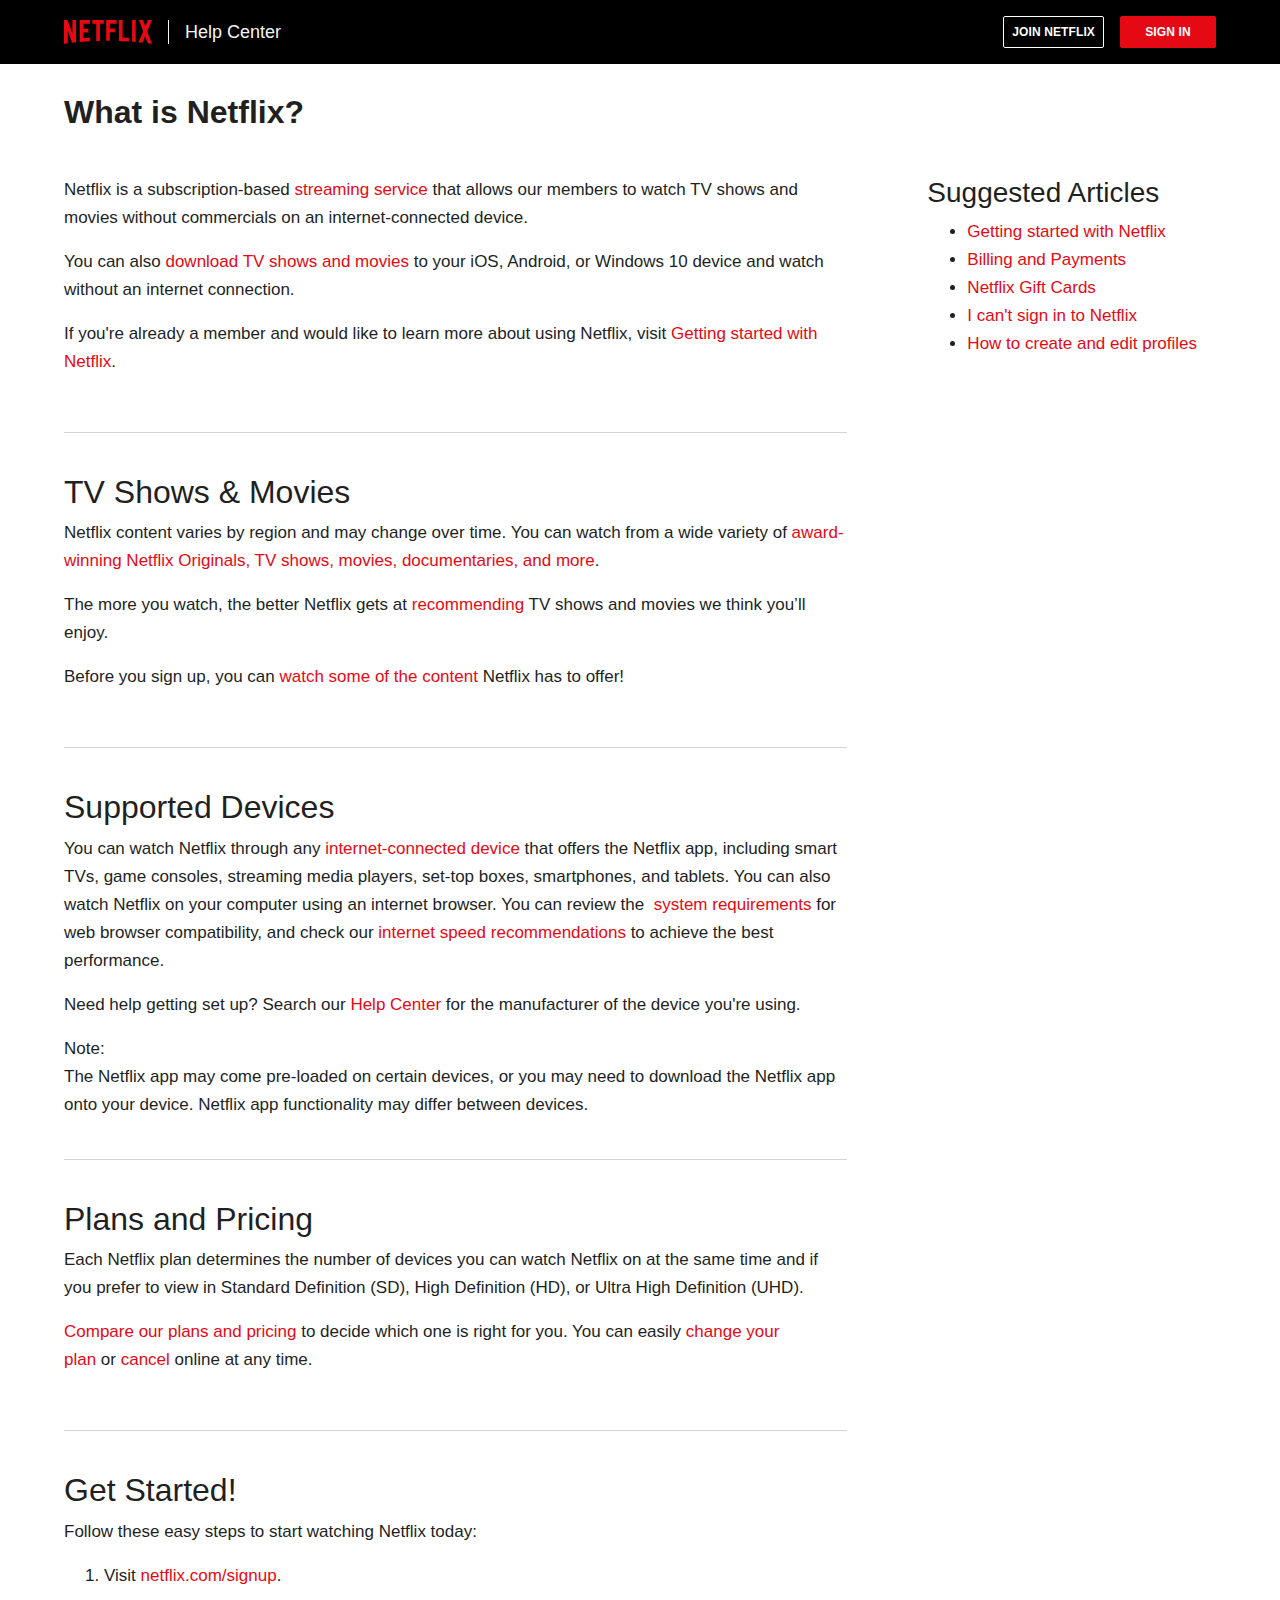
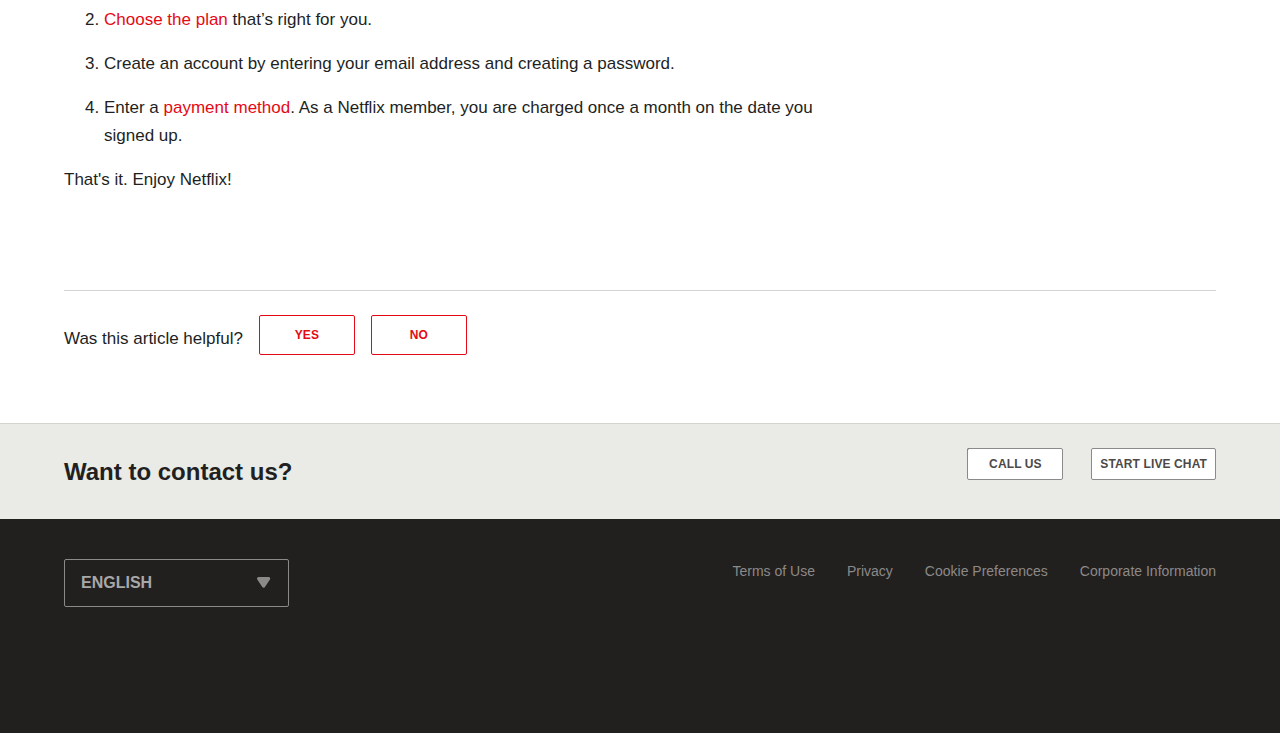
==== commit 5edb1af6: "faq done" ====
--- a/index.html
+++ b/index.html
@@ -8,191 +8,283 @@
 		<link rel="stylesheet" href="css/all.min.css" />
 		<link rel="stylesheet" href="css/main.css" />
 	</head>
-	<body >
-		<section>
-		<div class="row">
-			<h1 id="home">Popular on Netflix</h1>
-			<div class="nav1">
-				<div class="nav-bar">
-					<div class="column">
-						<img src="https://github.com/carlosavilae/Netflix-Clone/blob/master/img/t1.PNG?raw=true" alt="">
+	<body>
+
+
+		<div class="global-container">
+			<div class="global-header">
+				<div class="container-nav">
+					<div class="inner-container">
+						<div class="branding">
+							<a class="logo nf-logo-link n-logo" href="#" title="Netflix">
+								<svg class="netflix-svg" width="88px" height="32px" viewBox="0 0 111 30" version="1.1" xmlns="http://www.w3.org/2000/svg">
+									<path fill="#e50914" d="M105.062 14.28L111 30c-1.75-.25-3.499-.563-5.28-.845l-3.345-8.686-3.437 7.969c-1.687-.282-3.344-.376-5.031-.595l6.031-13.75L94.468 0h5.063l3.062 7.874L105.875 0h5.124l-5.937 14.28zM90.47 0h-4.594v27.25c1.5.094 3.062.156 4.594.343V0zm-8.563 26.937c-4.187-.281-8.375-.53-12.656-.625V0h4.687v21.875c2.688.062 5.375.28 7.969.405v4.657zM64.25 10.657v4.687h-6.406V26H53.22V0h13.125v4.687h-8.5v5.97h6.406zm-18.906-5.97V26.25c-1.563 0-3.156 0-4.688.062V4.687h-4.844V0h14.406v4.687h-4.874zM30.75 15.593c-2.062 0-4.5 0-6.25.095v6.968c2.75-.188 5.5-.406 8.281-.5v4.5l-12.968 1.032V0H32.78v4.687H24.5V11c1.813 0 4.594-.094 6.25-.094v4.688zM4.78 12.968v16.375C3.094 29.531 1.593 29.75 0 30V0h4.469l6.093 17.032V0h4.688v28.062c-1.656.282-3.344.376-5.125.625L4.78 12.968z"></path>
+								</svg>
+								<svg class="n-svg" focusable="true" viewBox="225 0 552 1000" height="32px">
+									<defs>
+										<radialGradient id="54260309-7575-46f4-a806-31673acf60fe-a" r="75%" gradientTransform="matrix(.38 0 .5785 1 .02 0)">
+											<stop offset="60%" stop-opacity=".3"></stop>
+											<stop offset="90%" stop-opacity=".05"></stop>
+											<stop offset="100%" stop-opacity="0"></stop>
+										</radialGradient>
+									</defs>
+									<path d="M225 0v1000c60-8 138-14 198-17V0H225" fill="#b1060e"></path>
+									<path d="M579 0v983c71 3 131 9 198 17V0H579" fill="#b1060e"></path>
+									<path d="M225 0v200l198 600V557l151 426c76 3 136 9 203 17V800L579 200v240L423 0H225" fill="url(#54260309-7575-46f4-a806-31673acf60fe-a)"></path>
+									<path d="M225 0l349 983c76 3 136 9 203 17L423 0H225" fill="#e50914"></path>
+								</svg>
+							</a>
+							<a class="helpcenter-logo" href="#">Help Center</a>
+						</div>
+						<div class="actions">
+							<a href="#" class="btn btn-light free-month">Join Netflix</a>
+							<a href="#" class="btn btn-primary sign-in-link">Sign In</a>
+	
+						</div>
+					</div>	
+					<div class="logo-wrapper">
+						<a class="helpcenter-logo" href="#">Help Center</a>
 					</div>
-					<div class="column col1">
-						<img src="https://github.com/carlosavilae/Netflix-Clone/blob/master/img/t2.PNG?raw=true" alt="">
+						
+				</div>
+			</div>
+
+
+			<div class="global-content">
+                
+				<div class="container-nav">
+	
+	
+	<h1 class="kb-title">What is Netflix?</h1>
+						
+	<div class="pane-wrapper">
+	
+						<div class="left-pane">
+	<section dir="LTR" class="kb-article kb-article-variant gradient" data-countries=",PR,PS,PT,PW,PY,QA,AD,AE,AF,AG,AI,AL,AM,AN,AO,AQ,AR,AS,AT,RE,AU,AW,AX,AZ,RO,BA,BB,RS,BD,BE,RU,BF,BG,RW,BH,BI,BJ,BL,BM,BN,BO,SA,BQ,SB,BR,SC,BS,SD,SE,BT,SG,BV,SH,BW,SI,SJ,BY,BZ,SK,SL,SM,SN,SO,CA,SR,CC,SS,ST,CD,SV,CF,CG,SX,CH,SY,CI,SZ,CK,CL,CM,CN,CO,TC,CR,TD,CU,TF,TG,CV,CW,TH,CX,CY,TJ,CZ,TK,TL,TM,TN,TO,TR,TT,DE,TV,TW,TZ,DJ,DK,DM,DO,UA,UG,DZ,UM,EC,US,EE,EG,EH,UY,UZ,VA,VC,ER,ES,VE,ET,VG,VI,VN,VU,FI,FJ,FK,FM,FO,FR,WF,GA,GB,WS,GD,GE,GF,GG,GH,GI,GL,GM,GN,GP,GQ,GR,GS,GT,GU,GW,GY,HK,HM,HN,HR,HT,YE,HU,ID,YT,IE,IL,IM,IN,IO,ZA,IQ,IR,IS,IT,ZM,JE,ZW,JM,JO,JP,KE,KG,KH,KI,KM,KN,KP,KR,KW,KY,KZ,LA,LB,LC,LI,LK,LR,LS,LT,LU,LV,LY,MA,MC,MD,ME,MF,MG,MH,MK,ML,MM,MN,MO,MP,MQ,MR,MS,MT,MU,MV,MW,MX,MY,MZ,NA,NC,NE,NF,NG,NI,NL,NO,NP,NR,NU,NZ,OM,PA,PE,PF,PG,PH,PK,PL,PM,PN,">
+									<div class="page-block">
+		<div class="c-wrapper">
+			<div>
+				<p>Netflix is a subscription-based <a href="#">streaming service</a> that allows our members to watch TV shows and movies without commercials on an internet-connected device.&nbsp;&nbsp;&nbsp;</p>
+				<p>You can also <a href="#">download TV shows and movies</a> to your iOS, Android, or Windows 10 device and watch without an internet connection.</p>
+				<p>If you're already a member and would like to learn more about using Netflix, visit <a href="#">Getting started with Netflix</a>.</p>
+			</div>
+			<hr>
+			<div>
+				<h2>TV Shows &amp; Movies
+				</h2>
+				<p>Netflix content varies by region and may change over time. You can watch from a wide variety of <a href="#">award-winning Netflix Originals, TV shows, movies, documentaries, and more</a>.&nbsp;</p>
+				<p>The more you watch, the better Netflix gets at <a href="#">recommending</a> TV shows and movies we think you’ll enjoy.</p>
+				<p>Before you sign up, you can <a href="#">watch some of the content</a> Netflix has to offer!</p>
+			</div>
+			<hr>
+			<div>
+				<h2>Supported Devices
+				</h2>
+				<p>You can watch Netflix through any <a target="_blank" href="#">internet-connected device</a> that offers the Netflix app, including smart TVs, game consoles, streaming media players, set-top boxes, smartphones, and
+					tablets. You can also watch Netflix on your computer using an internet browser. You can review the&nbsp; <a href="#">system requirements</a> for web browser compatibility, and check our <a href="#">internet speed recommendations</a>                to achieve the best performance.&nbsp;</p>
+				<p>Need help getting set up? Search our <a href="#/">Help Center</a> for the manufacturer of the device you're using.</p>
+				<div class="note">
+					<div class="icon-wrap"><span class="hcicon-uma-info icon"></span>Note:</div>
+					<div>The Netflix app may come pre-loaded on certain devices, or you may need to download the Netflix app onto your device. Netflix app functionality may differ between devices.</div>
+				</div>
+			</div>
+			<hr>
+			<div>
+				<h2>Plans and Pricing</h2>
+				<p>Each Netflix plan determines the number of devices you can watch Netflix on <strong>at the same time</strong> and if you prefer to view in Standard Definition (SD), High Definition (HD), or Ultra High Definition (UHD). </p>
+				<p><a href="#">Compare our plans and pricing</a> to decide which one is right for you. You can easily&nbsp;<a href="#">change your plan</a>&nbsp;or&nbsp;<a href="#">cancel</a>&nbsp;online at any
+					time.
+				</p>
+			</div>
+			<hr>
+			<div>
+				<h2>Get Started!
+				</h2>
+				<p>Follow these easy steps to start watching Netflix today:</p>
+				<ol>
+					<li>
+						<p>
+							Visit&nbsp;<a target="_blank" href="#">netflix.com/signup</a>.</p>
+					</li>
+					<li>
+						<p><a href="#">Choose the plan</a> that’s right for you.
+						</p>
+					</li>
+					<li>
+						<p>Create an account by entering your email address and creating a password.
+						</p>
+					</li>
+					<li>
+						<p>Enter a <a href="#">payment method</a>. As a Netflix member, you are charged once a month on the&nbsp;date you signed up.&nbsp;</p>
+					</li>
+				</ol>
+				<p>That's it. Enjoy Netflix!</p>
+			</div>
+		</div>
+	</div>
+	</section>
+	</div>
+	
+						<div class="right-pane">
+							<div class="wrapper page-block">
+								
+									<h3>Suggested Articles</h3>
+									<ul class="related-articles">
+										<li class="related-article">
+											<a target="_blank" href="#" data-id="102377" data-index="1">Getting started with Netflix</a>
+										</li>
+										<li class="related-article">
+											<a target="_blank" href="#" data-id="41049" data-index="2">Billing and Payments</a>
+										</li>
+										<li class="related-article">
+											<a target="_blank" href="#" data-id="32950" data-index="3">Netflix Gift Cards</a>
+										</li>
+										<li class="related-article">
+											<a target="_blank" href="#" data-id="470" data-index="4">I can't sign in to Netflix</a>
+										</li>
+										<li class="related-article">
+											<a target="_blank" href="#" data-id="10421" data-index="5">How to create and edit profiles</a>
+										</li>
+									</ul>
+								
+							</div>
+						</div>
+	
 					</div>
-					<div class="column col1">
-						<img src="https://github.com/carlosavilae/Netflix-Clone/blob/master/img/t3.PNG?raw=true" alt="">
+	
+					
+					<div id="article-feedback-container"><div class="article-feedback"><div class="feedback-prompt"><div class="feedback-header">Was this article helpful?</div><div class="prompt-buttons"><button class="btn btn-secondary">Yes</button><button class="btn btn-secondary">No</button></div></div></div></div>
+				</div>
+
+				</div>
+
+				<div class="footer-push"></div>
+
+			</div>
+
+			<div id="footer" class="global-footer">
+    
+				<div id="contact-bar" class="global-contactbar">
+					
+					<div class="container-nav">
+						<h3 class="bar-title">Want to contact us?</h3>
+			
+						<div class="contact-channels">
+							
+								<div id="phone-contact" class="channel popover-wrapper">
+				<a href="#callus" id="phoneContactTrigger" class="btn btn-lightgrey popover-trigger">Call Us</a>
+			
+				<div class="phonePopover phone-popover popover top lang-en" style="top: 0px; left: 0px;">
+					<div class="popover-content"></div>
+			
+			
+			
+				</div>
+			</div>
+			
+							<div class="channel">
+								
+				
+			
+				
+					<div id="chat-contact" class="popover-wrapper chat-btn-wrapper channel" data-enablemobilechat="true">
+			
+						<a href="#" id="startChatTrigger" class="btn btn-lightgrey start-chat-button beacon-event" data-beacon="action=ChatButton" data-locale="en" data-country="EG">Start Live Chat</a>
+			
+					</div>	
+							</div>
+						</div>
 					</div>
-					<div class="column col1">
-						<img src="https://github.com/carlosavilae/Netflix-Clone/blob/master/img/t4.PNG?raw=true" alt="">
-					</div>
-					<div class="column col1">
-						<img src="https://github.com/carlosavilae/Netflix-Clone/blob/master/img/t5.PNG?raw=true" alt="">
-					</div>
-					<div class="column col1">
-						<img src="https://github.com/carlosavilae/Netflix-Clone/blob/master/img/t6.PNG?raw=true" alt="">
-					</div>
-					<div class="column col1">
-						<img src="https://github.com/carlosavilae/Netflix-Clone/blob/master/img/tv1.PNG?raw=true" alt="">
-					</div>
-					<div class="column col1">
-						<img src="https://github.com/carlosavilae/Netflix-Clone/blob/master/img/tv2.PNG?raw=true" alt="">
-					</div>
-					<div class="column col1">
-						<img src="https://github.com/carlosavilae/Netflix-Clone/blob/master/img/tv3.PNG?raw=true" alt="">
-					</div>
-					<div class="column col1">
-						<img src="https://github.com/carlosavilae/Netflix-Clone/blob/master/img/tv4.PNG?raw=true" alt="">
-					</div>
-
-				</div>
-			</div>
-
-			</div>
-			<div class="prev"><</div>
-			<div class="next">></div>
-		</div>
-	
-	</section>
-
-
-	
-		<section>
-			<div class="row">
-				<h1 id="home">Popular on Netflix</h1>
-				<div class="nav2">
-					<div class="nav-bar">
-					<div class="column2">
-						<img src="https://github.com/carlosavilae/Netflix-Clone/blob/master/img/m1.PNG?raw=true" alt="">
-					</div>
-
-						<div class="column2 col2">
-						<img src="https://github.com/carlosavilae/Netflix-Clone/blob/master/img/m2.PNG?raw=true" alt="">
-					</div>
-					<div class="column2 col2">
-						<img src="https://github.com/carlosavilae/Netflix-Clone/blob/master/img/m4.PNG?raw=true" alt="">
-					</div>
-					<div class="column2 col2">
-						<img src="https://github.com/carlosavilae/Netflix-Clone/blob/master/img/m5.PNG?raw=true" alt="">
-					</div>
-					<div class="column2 col2">
-						<img src="https://github.com/carlosavilae/Netflix-Clone/blob/master/img/m6.PNG?raw=true" alt="">
-					</div>
-					<div class="column2 col2">
-						<img src="https://github.com/carlosavilae/Netflix-Clone/blob/master/img/o1.PNG?raw=true" alt="">
-					</div>
-					<div class="column2 col2">
-						<img src="https://github.com/carlosavilae/Netflix-Clone/blob/master/img/o2.PNG?raw=true" alt="">
-					</div>
-					<div class="column2 col2">
-						<img src="https://github.com/carlosavilae/Netflix-Clone/blob/master/img/o3.PNG?raw=true" alt="">
-					</div>
-					<div class="column2 col2">
-						<img src="https://github.com/carlosavilae/Netflix-Clone/blob/master/img/o4.PNG?raw=true" alt="">
-					</div>
-					<div class="column2 col2">
-						<img src="https://github.com/carlosavilae/Netflix-Clone/blob/master/img/o5.PNG?raw=true" alt="">
-					</div>
-
-				</div>
-			</div>
-
-		</div>
-		<div class="prev2"> <	 </div>
-		<div class="next2">></div>
-		</div>
-	</section>
-
-	<section>
-		<div class="row" >
-			<h1 id="tvShows">TV Shows</h1>
-			<div class="nav3">
-				<div class="nav-bar">
-					<div class="column3">
-						<img src="images/img1.jpg" alt="">
-					</div>
-					<div class="column3 col3">
-						<img src="images/img2.jpg" alt="">
-					</div>
-					<div class="column3 col3">
-						<img src="images/img3.jpg" alt="">
-					</div>
-					<div class="column3 col3">
-						<img src="images/img4.jpg" alt="">
-					</div>
-					<div class="column3 col3">
-						<img src="images/img5.jpg" alt="">
-					</div>
-					<div class="column3 col3">
-						<img src="images/img6.jpg" alt="">
-					</div>
-					<div class="column3 col3">
-						<img src="images/img7.jpg" alt="">
-					</div>
-					<div class="column3 col3">
-						<img src="images/img8.jpg" alt="">
-					</div>
-					<div class="column3 col3">
-						<img src="images/img9.jpg" alt="">
-					</div>
-					<div class="column3 col3">
-						<img src="images/img10.jpg" alt="">
-					</div>
-
-				</div>
-			</div>
-
-		</div>
-		<div class="prev3"> <	 </div>
-		<div class="next3">></div>
-		</div>
-	</section>
-
-
-	<section>
-		<div class="row mb-4">
-			 <h1 id="movies">Blockbuster Action & Adventure</h1>
-			<div class="nav4">
-				<div class="nav-bar">
-					<div class="column4">
-						<img src="https://github.com/carlosavilae/Netflix-Clone/blob/master/img/p1.PNG?raw=true" alt="">
-					</div>
-					<div class="column4 col4">
-						<img src="https://github.com/carlosavilae/Netflix-Clone/blob/master/img/p2.PNG?raw=true" alt="">
-					</div>
-					<div class="column4 col4">
-						<img src="https://github.com/carlosavilae/Netflix-Clone/blob/master/img/p3.PNG?raw=true" alt="">
-					</div>
-					<div class="column4 col4">
-						<img src="https://github.com/carlosavilae/Netflix-Clone/blob/master/img/p4.PNG?raw=true" alt="">
-					</div>
-					<div class="column4 col4">
-						<img src="https://github.com/carlosavilae/Netflix-Clone/blob/master/img/p5.PNG?raw=true" alt="">
-					</div>
-					<div class="column4 col4">
-						<img src="https://github.com/carlosavilae/Netflix-Clone/blob/master/img/p6.PNG?raw=true" alt="">
-					</div>
-					<div class="column4 col4">
-						<img src="https://github.com/carlosavilae/Netflix-Clone/blob/master/img/p7.PNG?raw=true" alt="">
-					</div>
-					<div class="column4 col4">
-						<img src="https://github.com/carlosavilae/Netflix-Clone/blob/master/img/p8.PNG?raw=true" alt="">
-					</div>
-					<div class="column4 col4">
-						<img src="https://github.com/carlosavilae/Netflix-Clone/blob/master/img/p9.PNG?raw=true" alt="">
-					</div>
-					<div class="column4 col4">
-						<img src="https://github.com/carlosavilae/Netflix-Clone/blob/master/img/p10.PNG?raw=true" alt="">
-					</div>
-
-				</div>
-			</div>
-
-		</div>
-		<div class="prev4"><</div>
-		<div class="next4">></div>
-		</div>
-	</section>
+				</div>
+			
+			
+			
+				<div class="dark-area container-nav">
+			
+		<div id="lang-switcher-wrapper" class="select-wrapper">
+							<div class="select select-grey">
+								<select id="lang-switcher" aria-label="Select your preferred language:">
+									
+					<option value="id">Bahasa Indonesia</option>			
+						<option value="ms">Bahasa Melayu</option>
+						<option value="cs">Čeština</option>
+									
+										<option value="da">Dansk</option>
+									
+										<option value="de">Deutsch</option>
+									
+										<option value="en" selected="selected">English</option>
+									
+										<option value="es">Español</option>
+									
+										<option value="fr">Français</option>
+									
+										<option value="it">Italiano</option>
+									
+										<option value="hu">Magyar</option>
+									
+										<option value="nl">Nederlands</option>
+									
+										<option value="nb">Norsk Bokmål</option>
+									
+										<option value="pl">Polski</option>
+									
+										<option value="pt">Português</option>
+									
+										<option value="ro">Română</option>
+									
+										<option value="fi">Suomi</option>
+									
+										<option value="sv">Svenska</option>
+									
+										<option value="vi">Tiếng Việt</option>
+									
+										<option value="tr">Türkçe</option>
+									
+										<option value="el">Ελληνικά</option>
+									
+										<option value="he">עברית</option>
+									
+										<option value="ar">العربية</option>
+									
+										<option value="th">ไทย</option>
+									
+										<option value="zh-cn">中文</option>
+									
+										<option value="ja">日本語</option>
+									
+										<option value="ko">한국어</option>
+									
+								</select>
+			
+								<svg width="24px" height="24px" viewBox="0 0 24 24" version="1.1" xmlns="http://www.w3.org/2000/svg">
+				<path d="M12.9416531,7.71264972 L17.9520258,15.2282087 C18.4421897,15.9634546 18.2435115,16.9568456 17.5082656,17.4470095 C17.2454376,17.6222282 16.9366253,17.715729 16.6207453,17.715729 L6.6,17.715729 C5.7163444,17.715729 5,16.9993846 5,16.115729 C5,15.799849 5.09350084,15.4910367 5.26871953,15.2282087 L10.2790922,7.71264972 C10.7692561,6.97740382 11.7626471,6.77872563 12.497893,7.26888957 C12.6736566,7.38606534 12.8244774,7.53688606 12.9416531,7.71264972 Z" transform="translate(11.610458, 12.357865) scale(1, -1) translate(-11.610458, -12.357865) "></path>
+			</svg>
+							</div>
+						</div>
+					
+			
+					<ul class="footer-links">
+						<li class="legalese-item">
+							<a href="#">Terms of Use</a>
+						</li>
+						<li class="legalese-item">
+							<a href="#">Privacy</a>
+						</li>
+						<li class="legalese-item">
+							<a href="#" class="evidon-trigger toggle-cookie-info">Cookie Preferences</a>
+						</li>
+						
+							
+							
+							<li class="legalese-item">
+								<a href="#">Corporate Information</a>
+							</li>
+						
+					</ul>
+				</div>
+			</div>
+
 
 		<script src="js/jquery-3.5.1.min.js"></script>
 		<script src="js/popper.min.js"></script>
--- a/css/main.css
+++ b/css/main.css
@@ -1,151 +1,524 @@
-:root {
-    --primary: #141414;
-    --light: #F3F3F3;
-    --dark: 	#686868;
-    --carousel-fade-opacity:  0.4;
-  --carousel-normal-opacity: 1;
-  }
+
+/* for all */
+
 
 body {
-    /* min-height: 100vh; */
-    background: #111;
-    font-family: Arial, Helvetica, sans-serif;
-    scroll-behavior: smooth;
-}
-section{
+    height: 100%;
+    margin: 0;
+    background: #fff;
+    color: #221f1f;
+    font-family: Netflix Sans,Helvetica,Arial,sans-serif;
+    font-size: 17px;
+    font-weight: 300;
+    line-height: 28px;
+    -webkit-font-smoothing: antialiased;
+}
+h1 {
+    font-size: 32px;
+    font-weight: 700;
+    line-height: 48px;
+    margin-bottom: 40px;
+}
+p {
+    font-size: 17px;
+    font-weight: 300;
+    line-height: 28px;
+    margin: 0 0 16px;
+}
+hr {
+    border: 0;
+    border-bottom: 1px solid #d5d4d1;
+    box-shadow: none;
+    display: block;
+    margin: 0 0 40px;
+    padding: 40px 0 0;
+}
+
+.global-container {
+    margin-bottom: -256px;
+    min-height: 100%;
+}
+
+/* Header */
+
+.global-header {
     position: relative;
-}
-h1 {
-    
-    font-size: 2em;
-    margin-block-start: 0.83em;
-    margin-block-end: 0.83em;
-    font-weight: bold;
-    color: var(--light);
-}
-
-.row {
-    width: 90%;
+    background: #000;
+}
+.global-header>.container-nav {
+    position: relative;
+    padding-top: 16px;
+}
+
+.container-nav {
+    margin: 0 auto;
+    max-width: 1260px;
+    padding: 0 48px;
+}
+
+.global-header .inner-container {
+    position: relative;
+    display: flex;
+    flex-direction: row;
+    align-items: center;
+    padding-bottom: 16px;
+}
+
+
+
+.global-header .branding {
+    display: flex;
+    flex-direction: row;
+    align-items: center;
+    flex: 0 0;
+    padding-right: 24px;
+}
+a {
+    color: #e50914;
+    font-weight: 400;
+    text-decoration: none;
+}
+
+
+svg {
+    vertical-align: middle;
+    width: 88px;
+    height: 32px;
+}
+svg:not(:root) {
+    overflow: hidden;
+}
+:not(svg) {
+    transform-origin: 0px 0px;
+}
+
+ .n-svg {
+    display: none;
+}
+svg:not(.n-svg), svg:not(.n-svg) path {
+    fill: currentColor;
+}
+
+.helpcenter-logo {
+    margin: 0;
+    font-size: 18px;
+    line-height: 32px;
+    white-space: nowrap;
+    color: #f5f5f1;
+
+}
+.helpcenter-logo:hover{
+color: white;
+text-decoration: underline;
+}
+
+
+.actions {
+    flex: 1 0;
+    float: none;
+    display: flex;
+    flex-direction: row;
+    align-items: center;
+    padding: 0 0 0 16px;
+    justify-content: flex-end;
+}
+
+
+.btn.free-month, .global-header .actions .free-month.select {
     height: auto;
-    margin: 0 auto;
+    flex-shrink: 1;
+    white-space: normal;
+}
+.btn, .global-header .actions .select {
+    font-size: 12px;
+    line-height: 14px;
+    padding: 8px;
+    width: auto;
+    
+}
+
+
+.btn.btn-light {
+    background: transparent;
+    border-color: #fff;
+    color: #fff;
+}
+
+
+ .free-month.select {
+    height: auto;
+    flex-shrink: 1;
+    white-space: normal;
+}
+.netflix-svg:hover {
+    color: red;
+}
+ .select {
+    font-size: 12px;
+    line-height: 14px;
+    padding: 8px;
+    width: auto;
+    
+}
+.btn-light.select, .btn.btn-light {
+    background: transparent;
+    border-color: #fff;
+    color: #fff;
+}
+
+.btn, .select {
+ 
+    font-weight: 700;
+    cursor: pointer;
+    border: 1px solid transparent;
+    border-radius: 2px;
+    box-sizing: border-box;
+    display: inline-block;
+    font-family: Netflix Sans,Helvetica,Arial,sans-serif;
+  letter-spacing: .01em;
+    min-width: 96px;
+    text-align: center;
+    text-transform: uppercase;
+    transition: color .15s ease,background-color .15s ease;
+    user-select: none;
+    vertical-align: middle;
+  
+}
+.btn:hover{
+background-color: #f5f5f1;
+color: #000;
+}
+.btn.sign-in-link, .global-header .actions .sign-in-link.select {
+    margin-left: 16px;
+}
+
+.global-header .actions .btn, .global-header .actions .select {
+    font-size: 12px;
+    line-height: 14px;
+    padding: 8px;
+    width: auto;
+    flex-shrink: 0;
+}
+.btn.btn-primary {
+    background: #e50914;
+    border-color: #e50914;
+    color: #fff;
+}
+
+.global-header .logo-wrapper {
+    padding: 0 0 16px;
+    line-height: 18px;
+}
+.global-header .logo-wrapper .helpcenter-logo {
+    margin: 0;
+    color: #f5f5f1;
+    line-height: 18px;
+    font-weight: 800;
+}
+
+
+/* content */
+
+.global-content {
+    padding: 24px 0 32px;
+    min-height: 360px;
+}
+.kb-title{
+    width: 68%;
+}
+.left-pane {
+    width: 68%;
+    float: left;
+}
+ .right-pane {
+    float: left;
+    width: 32%;
+}
+.right-pane>.wrapper{
+    padding-left: 80px;
+}
+.pane-wrapper:after {
+    clear: both;
+    content: "";
+    display: table;
+}
+.article-feedback {
+    border-top: 1px solid #d5d4d1;
+    margin-top: 80px;
+    padding: 24px 0;
+}
+.article-feedback .feedback-prompt .feedback-header {
+    float: left;
+    line-height: 48px;
+    margin: 0 16px 0 0;
+}
+.btn-secondary {
+    background: #fff;
+    border-color: #e50914;
+    color: #e50914;
+    padding: 1em;
+}
+.btn-secondary:hover {
+    background-color: red;
+    color: white;
+}
+.prompt-buttons .btn {
+    margin: 0 16px 0 0;
+}
+.feedback-prompt:after {
+    clear: both;
+    content: "";
+    display: table;
+}
+
+/* Footer */
+
+.footer-push {
+    height: 260px;
+}
+.global-footer {
+    font-size: 14px;
+    font-weight: 400;
+    line-height: 24px;
+    background: #221f1f;
+    display: block;
+    height: 310px;
+}
+.global-footer>.dark-area {
+    padding-bottom: 72px;
+    padding-top: 40px;
+}
+.select-wrapper {
+    float: left;
+     
+    
+}
+.select.select-grey {
+    border-color: #8b8a88;
+    color: #8b8a88;
+}
+.dark-area .select {
+    padding: 0;
     position: relative;
-    margin-top: 30px;
-}
-.row :hover {
-    opacity: var(--carousel-normal-opacity);
-}
-.row h2 {
-    color : red;
-    letter-spacing: 2px;
-}
-
-.nav1 , .nav2 , .nav3 , .nav4{
-    width:100%;
-    height: 220px;
-    overflow: hidden;
-    padding: 10px 0;
-    scroll-behavior: smooth;
-
-}
- .nav-bar 
-  {
-    width: 70%;
-    height: 150px;
-    display: flex;
-
-}
-
-
-.column , .column2,
- .column3, .column4{
-    min-width: 25%;
-    height: 100%;
-    transition: 0.3s linear;
+}
+.select {
+    font-size: 16px;
+    font-weight: 700;
+    line-height: 15px;
     cursor: pointer;
-    margin-right: 1.3em;
-}
-
-img{
-    width: 105%;
-    height: 100%;
+    border: 1px solid transparent;
+    border-radius: 2px;
+    box-sizing: border-box;
+    display: inline-block;
+    font-family: Netflix Sans,Helvetica,Arial,sans-serif;
+    height: 48px;
+    letter-spacing: .01em;
+    min-width: 96px;
+    text-align: center;
+    text-transform: uppercase;
+    transition: color .15s ease,background-color .15s ease;
+    user-select: none;
+    vertical-align: middle;
+    white-space: nowrap;
+}
+.select.select-grey select {
+    color:#a8a8a8;
+}
+.select-wrapper:hover{
+    color: #fff;
+     background-color:#a8a8a8 ;
+ }
+.select select {
+   
+    appearance: none;
+    font-size: 16px;
+    font-weight: 700;
+    background: none;
+    border: 0;
+    cursor: pointer;
+    line-height: 20px;
+    outline: none;
+    padding: 13px 45px 13px 16px;
+    position: relative;
+    text-overflow: ellipsis;
+    text-transform: uppercase;
+    vertical-align: middle;
+    white-space: nowrap;
+    width: 100%;
+    z-index: 1;
+}
+.select select option {
+    color: #000;
+}
+/*  */
+.select>svg {
+    height: 24px;
+    pointer-events: none;
+    position: absolute;
+    right: 12px;
+    top: 10px;
+    width: 24px;
+    z-index: 0;
+}
+svg:hover{
+    color: #fff;
+}
+
+
+
+.global-footer .footer-links {
+    float: right;
+    margin: 0;
+}
+.legalese-item {
+    float: left;
+    margin-left: 32px;
+}
+.global-footer>.dark-area a {
+    color: #8b8a88;
+}
+.global-footer>.dark-area a:hover {
+    text-decoration: underline;
+    color: white;
+}
+.global-footer .footer-links:after {
+    clear: both;
+    content: "";
+    display: table;
+}
+    .select.select-grey select:hover {
+        color: #fff;
+    } 
+   
+
+/* Contact Bar */
+
+.global-contactbar {
+    background: #eaeae6;
+    border-top: 1px solid #d5d4d1;
+    box-sizing: border-box;
+    height: 96px;
+    padding: 24px 0;
+    text-align: right;
+}
+.global-contactbar .bar-title {
+    font-size: 24px;
+    font-weight: 700;
+    float: left;
+    line-height: 48px;
+    margin: 0;
+    text-align: left;
+}
+.global-contactbar .channel {
+    display: inline-block;
+    vertical-align: top;
+}
+.popover-wrapper {
+    position: relative;
+}
+.global-contactbar .channel+.channel {
+    margin-left: 24px;
+}
+.global-contactbar .channel>.channel {
     display: block;
-    /* object-fit: cover; */
-    transition: transform .3s; 
-    /* border-radius: 12px;  */
-    /* opacity: var(--carousel-fade-opacity) */
-    
-
-}
-.active {
-    transform: scale(1.1 , 1.1);
-       /* border: 1px solid #ffffff; */
-}
-.active img {
-    /* opacity: var(--carousel-normal-opacity); */
-}
-.prev , .next , .prev2 , .next2
-,.prev3 , .next3,.prev4 , .next4{
-    position: absolute;
-
-    top: 50%;
-    font-size: 2em;
-    /* background-color : var( --primary);  */
-    color:transparent ;
-    transform: translateY(-50%);
-    cursor: pointer;
-    text-align: center;
-    z-index: 1;
-}
-.prev:hover , .next:hover , .prev2:hover , .next2:hover
-,.prev3:hover , .next3:hover,.prev4:hover , .next4:hover{
-    color: red;
-}
-.prev , .prev2 , .prev3 , .prev4{
-  margin-left: 1em;
-}
-.next , .next2 , .next3 , .next4{
-    right: 0;
-    margin-right: 1em;
-}
-
-img:hover {
-    transition: transform .3s;
-    -ms-transform: scale(1);
-    -webkit-transform: scale(1);  
-    transform: scale(1.1);
-}
-
-/*Responsive*/
-
-@media (max-width: 760px){
-      h1 {
-        font-size: 1em
-    }
-     .nav1 ,  .nav2,
-     .nav3, .nav4{
-        height: 300%;
-     
-    }
-     .nav-bar{
-        height: 4em;
-
+    float: none;
+    margin: 0;
+    width: auto;
+}
+.contact-channels:after {
+    clear: both;
+    content: "";
+    display: table;
+}
+.global-contactbar>.container:after {
+    clear: both;
+    content: "";
+    display: table;
+}
+.container-nav {
+    max-width: 1248px;
+}
+.btn.btn-lightgrey {
+    background: #fff;
+    border-color: #8b8a88;
+    color: #4c4948;
+   
+}
+.btn.btn-lightgrey:hover {
+    background: #F0F0F0;
+  
+}
+@media (min-width: 600px){
+    .global-header .branding .logo {
+        position: relative;
+        margin-right: 33px;
+    }
+    .helpcenter-logo {
+        display: block;
+        padding: 0;
+    }
+    .logo:after {
+        background: #f5f5f1;
+        content: "";
+        height: 24px;
+        left: 100%;
+        margin-left: 16px;
+        position: absolute;
+        top: 4px;
+        width: 1px;
+    }
+    .global-header .logo-wrapper {
+        display: none;
+    }
+    }
+
+@media (max-width: 600px){
+    .global-header .branding .netflix-svg {
+        display: none;
+    }
+    .global-header .branding .n-svg {
+        display: block;
+    }
+    .branding .helpcenter-logo {
+        display: none;
+    }
+    .global-footer .footer-links {
+        float: none;
+    }
+    .global-footer .footer-links .legalese-item {
+        text-align: left;
         
-     
-    } 
-
- 
-    img {
-        width: 120%;
-        height: 120%;
+        
+    }
+    .global-footer .select-wrapper {
+        float: none;
+        margin: 0 0 24px;
+        width: 50%;
+    
+    }
+    .container-nav {
+        padding: 0 16px;
+    }
+    
+    .global-content {
+        padding-bottom: 32px;
+        padding-top: 24px;
+    }
+    .global-contactbar .contact-channels {
   
-    }
-
-         
-    
-    .prev:hover , .next:hover , .prev2:hover , .next2:hover
-    ,.prev3:hover , .next3:hover,.prev4:hover , .next4:hover{
-        display: none;
-
-    }
- 
-}+        margin-bottom:6px;
+        width: 100%;
+    }
+    
+    }
+    
+@media (max-width: 900px){
+    .right-pane {
+       display: none;
+   }
+    .left-pane {
+       float: none;
+       width: 100%;
+   }  
+   }
+ 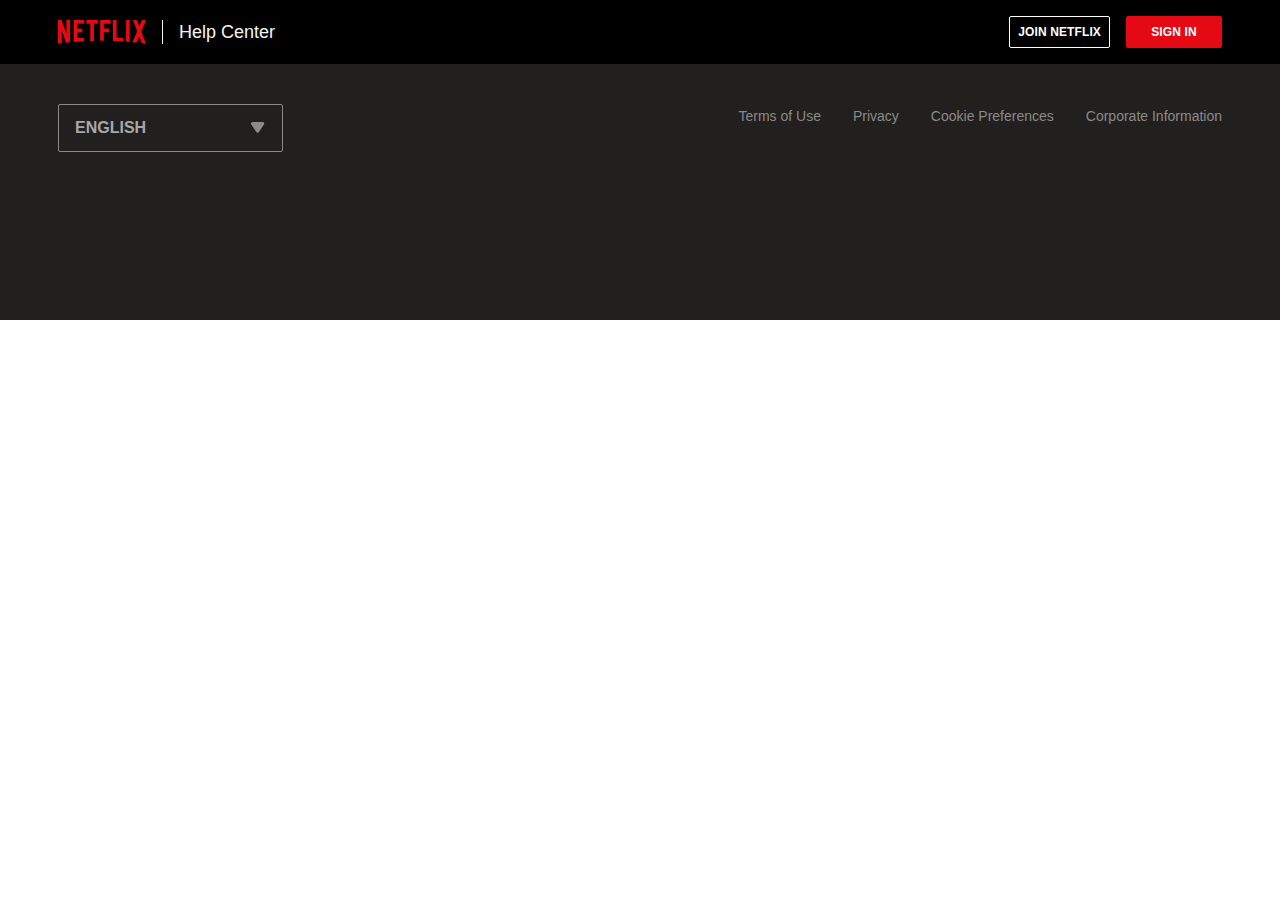
==== commit b9d5f456: "header-footer" ====
--- a/index.html
+++ b/index.html
@@ -48,242 +48,57 @@
 						
 				</div>
 			</div>
-
-
-			<div class="global-content">
-                
-				<div class="container-nav">
-	
-	
-	<h1 class="kb-title">What is Netflix?</h1>
+			<div class="footer-push"></div>
+	</div>
+	<div id="footer" class="global-footer">
+		<div class="dark-area container-nav">
+		
+			<div id="lang-switcher-wrapper" class="select-wrapper">
+				<div class="select select-grey">
+					<select id="lang-switcher" aria-label="Select your preferred language:">			
+						<option value="id">Bahasa Indonesia</option>
+						<option value="ms">Bahasa Melayu</option>
+						<option value="da">Dansk</option>
+						<option value="en" selected="selected">English</option>
+						<option value="es">Español</option>
+						<option value="fr">Français</option>
+						<option value="nl">Nederlands</option>
+						<option value="ro">Română</option>
+						<option value="vi">Tiếng Việt</option>
+						<option value="tr">Türkçe</option>
+						<option value="he">עברית</option>
+						<option value="ar">العربية</option>
+						<option value="th">ไทย</option>
+						<option value="zh-cn">中文</option>
+						</select>
+		
+							<svg width="24px" height="24px" viewBox="0 0 24 24" version="1.1" xmlns="http://www.w3.org/2000/svg">
+			<path d="M12.9416531,7.71264972 L17.9520258,15.2282087 C18.4421897,15.9634546 18.2435115,16.9568456 17.5082656,17.4470095 C17.2454376,17.6222282 16.9366253,17.715729 16.6207453,17.715729 L6.6,17.715729 C5.7163444,17.715729 5,16.9993846 5,16.115729 C5,15.799849 5.09350084,15.4910367 5.26871953,15.2282087 L10.2790922,7.71264972 C10.7692561,6.97740382 11.7626471,6.77872563 12.497893,7.26888957 C12.6736566,7.38606534 12.8244774,7.53688606 12.9416531,7.71264972 Z" transform="translate(11.610458, 12.357865) scale(1, -1) translate(-11.610458, -12.357865) "></path>
+		</svg>
+						</div>
+					</div>
+				
+		
+				<ul class="footer-links">
+					<li class="legalese-item">
+						<a href="#">Terms of Use</a>
+					</li>
+					<li class="legalese-item">
+						<a href="#">Privacy</a>
+					</li>
+					<li class="legalese-item">
+						<a href="#" class="evidon-trigger toggle-cookie-info">Cookie Preferences</a>
+					</li>
+					
 						
-	<div class="pane-wrapper">
-	
-						<div class="left-pane">
-	<section dir="LTR" class="kb-article kb-article-variant gradient" data-countries=",PR,PS,PT,PW,PY,QA,AD,AE,AF,AG,AI,AL,AM,AN,AO,AQ,AR,AS,AT,RE,AU,AW,AX,AZ,RO,BA,BB,RS,BD,BE,RU,BF,BG,RW,BH,BI,BJ,BL,BM,BN,BO,SA,BQ,SB,BR,SC,BS,SD,SE,BT,SG,BV,SH,BW,SI,SJ,BY,BZ,SK,SL,SM,SN,SO,CA,SR,CC,SS,ST,CD,SV,CF,CG,SX,CH,SY,CI,SZ,CK,CL,CM,CN,CO,TC,CR,TD,CU,TF,TG,CV,CW,TH,CX,CY,TJ,CZ,TK,TL,TM,TN,TO,TR,TT,DE,TV,TW,TZ,DJ,DK,DM,DO,UA,UG,DZ,UM,EC,US,EE,EG,EH,UY,UZ,VA,VC,ER,ES,VE,ET,VG,VI,VN,VU,FI,FJ,FK,FM,FO,FR,WF,GA,GB,WS,GD,GE,GF,GG,GH,GI,GL,GM,GN,GP,GQ,GR,GS,GT,GU,GW,GY,HK,HM,HN,HR,HT,YE,HU,ID,YT,IE,IL,IM,IN,IO,ZA,IQ,IR,IS,IT,ZM,JE,ZW,JM,JO,JP,KE,KG,KH,KI,KM,KN,KP,KR,KW,KY,KZ,LA,LB,LC,LI,LK,LR,LS,LT,LU,LV,LY,MA,MC,MD,ME,MF,MG,MH,MK,ML,MM,MN,MO,MP,MQ,MR,MS,MT,MU,MV,MW,MX,MY,MZ,NA,NC,NE,NF,NG,NI,NL,NO,NP,NR,NU,NZ,OM,PA,PE,PF,PG,PH,PK,PL,PM,PN,">
-									<div class="page-block">
-		<div class="c-wrapper">
-			<div>
-				<p>Netflix is a subscription-based <a href="#">streaming service</a> that allows our members to watch TV shows and movies without commercials on an internet-connected device.&nbsp;&nbsp;&nbsp;</p>
-				<p>You can also <a href="#">download TV shows and movies</a> to your iOS, Android, or Windows 10 device and watch without an internet connection.</p>
-				<p>If you're already a member and would like to learn more about using Netflix, visit <a href="#">Getting started with Netflix</a>.</p>
-			</div>
-			<hr>
-			<div>
-				<h2>TV Shows &amp; Movies
-				</h2>
-				<p>Netflix content varies by region and may change over time. You can watch from a wide variety of <a href="#">award-winning Netflix Originals, TV shows, movies, documentaries, and more</a>.&nbsp;</p>
-				<p>The more you watch, the better Netflix gets at <a href="#">recommending</a> TV shows and movies we think you’ll enjoy.</p>
-				<p>Before you sign up, you can <a href="#">watch some of the content</a> Netflix has to offer!</p>
-			</div>
-			<hr>
-			<div>
-				<h2>Supported Devices
-				</h2>
-				<p>You can watch Netflix through any <a target="_blank" href="#">internet-connected device</a> that offers the Netflix app, including smart TVs, game consoles, streaming media players, set-top boxes, smartphones, and
-					tablets. You can also watch Netflix on your computer using an internet browser. You can review the&nbsp; <a href="#">system requirements</a> for web browser compatibility, and check our <a href="#">internet speed recommendations</a>                to achieve the best performance.&nbsp;</p>
-				<p>Need help getting set up? Search our <a href="#/">Help Center</a> for the manufacturer of the device you're using.</p>
-				<div class="note">
-					<div class="icon-wrap"><span class="hcicon-uma-info icon"></span>Note:</div>
-					<div>The Netflix app may come pre-loaded on certain devices, or you may need to download the Netflix app onto your device. Netflix app functionality may differ between devices.</div>
-				</div>
-			</div>
-			<hr>
-			<div>
-				<h2>Plans and Pricing</h2>
-				<p>Each Netflix plan determines the number of devices you can watch Netflix on <strong>at the same time</strong> and if you prefer to view in Standard Definition (SD), High Definition (HD), or Ultra High Definition (UHD). </p>
-				<p><a href="#">Compare our plans and pricing</a> to decide which one is right for you. You can easily&nbsp;<a href="#">change your plan</a>&nbsp;or&nbsp;<a href="#">cancel</a>&nbsp;online at any
-					time.
-				</p>
-			</div>
-			<hr>
-			<div>
-				<h2>Get Started!
-				</h2>
-				<p>Follow these easy steps to start watching Netflix today:</p>
-				<ol>
-					<li>
-						<p>
-							Visit&nbsp;<a target="_blank" href="#">netflix.com/signup</a>.</p>
-					</li>
-					<li>
-						<p><a href="#">Choose the plan</a> that’s right for you.
-						</p>
-					</li>
-					<li>
-						<p>Create an account by entering your email address and creating a password.
-						</p>
-					</li>
-					<li>
-						<p>Enter a <a href="#">payment method</a>. As a Netflix member, you are charged once a month on the&nbsp;date you signed up.&nbsp;</p>
-					</li>
-				</ol>
-				<p>That's it. Enjoy Netflix!</p>
+						
+						<li class="legalese-item">
+							<a href="#">Corporate Information</a>
+						</li>
+					
+				</ul>
 			</div>
 		</div>
-	</div>
-	</section>
-	</div>
-	
-						<div class="right-pane">
-							<div class="wrapper page-block">
-								
-									<h3>Suggested Articles</h3>
-									<ul class="related-articles">
-										<li class="related-article">
-											<a target="_blank" href="#" data-id="102377" data-index="1">Getting started with Netflix</a>
-										</li>
-										<li class="related-article">
-											<a target="_blank" href="#" data-id="41049" data-index="2">Billing and Payments</a>
-										</li>
-										<li class="related-article">
-											<a target="_blank" href="#" data-id="32950" data-index="3">Netflix Gift Cards</a>
-										</li>
-										<li class="related-article">
-											<a target="_blank" href="#" data-id="470" data-index="4">I can't sign in to Netflix</a>
-										</li>
-										<li class="related-article">
-											<a target="_blank" href="#" data-id="10421" data-index="5">How to create and edit profiles</a>
-										</li>
-									</ul>
-								
-							</div>
-						</div>
-	
-					</div>
-	
-					
-					<div id="article-feedback-container"><div class="article-feedback"><div class="feedback-prompt"><div class="feedback-header">Was this article helpful?</div><div class="prompt-buttons"><button class="btn btn-secondary">Yes</button><button class="btn btn-secondary">No</button></div></div></div></div>
-				</div>
-
-				</div>
-
-				<div class="footer-push"></div>
-
-			</div>
-
-			<div id="footer" class="global-footer">
-    
-				<div id="contact-bar" class="global-contactbar">
-					
-					<div class="container-nav">
-						<h3 class="bar-title">Want to contact us?</h3>
-			
-						<div class="contact-channels">
-							
-								<div id="phone-contact" class="channel popover-wrapper">
-				<a href="#callus" id="phoneContactTrigger" class="btn btn-lightgrey popover-trigger">Call Us</a>
-			
-				<div class="phonePopover phone-popover popover top lang-en" style="top: 0px; left: 0px;">
-					<div class="popover-content"></div>
-			
-			
-			
-				</div>
-			</div>
-			
-							<div class="channel">
-								
-				
-			
-				
-					<div id="chat-contact" class="popover-wrapper chat-btn-wrapper channel" data-enablemobilechat="true">
-			
-						<a href="#" id="startChatTrigger" class="btn btn-lightgrey start-chat-button beacon-event" data-beacon="action=ChatButton" data-locale="en" data-country="EG">Start Live Chat</a>
-			
-					</div>	
-							</div>
-						</div>
-					</div>
-				</div>
-			
-			
-			
-				<div class="dark-area container-nav">
-			
-		<div id="lang-switcher-wrapper" class="select-wrapper">
-							<div class="select select-grey">
-								<select id="lang-switcher" aria-label="Select your preferred language:">
-									
-					<option value="id">Bahasa Indonesia</option>			
-						<option value="ms">Bahasa Melayu</option>
-						<option value="cs">Čeština</option>
-									
-										<option value="da">Dansk</option>
-									
-										<option value="de">Deutsch</option>
-									
-										<option value="en" selected="selected">English</option>
-									
-										<option value="es">Español</option>
-									
-										<option value="fr">Français</option>
-									
-										<option value="it">Italiano</option>
-									
-										<option value="hu">Magyar</option>
-									
-										<option value="nl">Nederlands</option>
-									
-										<option value="nb">Norsk Bokmål</option>
-									
-										<option value="pl">Polski</option>
-									
-										<option value="pt">Português</option>
-									
-										<option value="ro">Română</option>
-									
-										<option value="fi">Suomi</option>
-									
-										<option value="sv">Svenska</option>
-									
-										<option value="vi">Tiếng Việt</option>
-									
-										<option value="tr">Türkçe</option>
-									
-										<option value="el">Ελληνικά</option>
-									
-										<option value="he">עברית</option>
-									
-										<option value="ar">العربية</option>
-									
-										<option value="th">ไทย</option>
-									
-										<option value="zh-cn">中文</option>
-									
-										<option value="ja">日本語</option>
-									
-										<option value="ko">한국어</option>
-									
-								</select>
-			
-								<svg width="24px" height="24px" viewBox="0 0 24 24" version="1.1" xmlns="http://www.w3.org/2000/svg">
-				<path d="M12.9416531,7.71264972 L17.9520258,15.2282087 C18.4421897,15.9634546 18.2435115,16.9568456 17.5082656,17.4470095 C17.2454376,17.6222282 16.9366253,17.715729 16.6207453,17.715729 L6.6,17.715729 C5.7163444,17.715729 5,16.9993846 5,16.115729 C5,15.799849 5.09350084,15.4910367 5.26871953,15.2282087 L10.2790922,7.71264972 C10.7692561,6.97740382 11.7626471,6.77872563 12.497893,7.26888957 C12.6736566,7.38606534 12.8244774,7.53688606 12.9416531,7.71264972 Z" transform="translate(11.610458, 12.357865) scale(1, -1) translate(-11.610458, -12.357865) "></path>
-			</svg>
-							</div>
-						</div>
-					
-			
-					<ul class="footer-links">
-						<li class="legalese-item">
-							<a href="#">Terms of Use</a>
-						</li>
-						<li class="legalese-item">
-							<a href="#">Privacy</a>
-						</li>
-						<li class="legalese-item">
-							<a href="#" class="evidon-trigger toggle-cookie-info">Cookie Preferences</a>
-						</li>
-						
-							
-							
-							<li class="legalese-item">
-								<a href="#">Corporate Information</a>
-							</li>
-						
-					</ul>
-				</div>
-			</div>
 
 
 		<script src="js/jquery-3.5.1.min.js"></script>
--- a/css/main.css
+++ b/css/main.css
@@ -1,7 +1,3 @@
-
-/* for all */
-
-
 body {
     height: 100%;
     margin: 0;
@@ -25,22 +21,12 @@
     line-height: 28px;
     margin: 0 0 16px;
 }
-hr {
-    border: 0;
-    border-bottom: 1px solid #d5d4d1;
-    box-shadow: none;
-    display: block;
-    margin: 0 0 40px;
-    padding: 40px 0 0;
-}
 
 .global-container {
     margin-bottom: -256px;
     min-height: 100%;
 }
-
 /* Header */
-
 .global-header {
     position: relative;
     background: #000;
@@ -215,66 +201,9 @@
     line-height: 18px;
     font-weight: 800;
 }
-
-
-/* content */
-
-.global-content {
-    padding: 24px 0 32px;
-    min-height: 360px;
-}
-.kb-title{
-    width: 68%;
-}
-.left-pane {
-    width: 68%;
-    float: left;
-}
- .right-pane {
-    float: left;
-    width: 32%;
-}
-.right-pane>.wrapper{
-    padding-left: 80px;
-}
-.pane-wrapper:after {
-    clear: both;
-    content: "";
-    display: table;
-}
-.article-feedback {
-    border-top: 1px solid #d5d4d1;
-    margin-top: 80px;
-    padding: 24px 0;
-}
-.article-feedback .feedback-prompt .feedback-header {
-    float: left;
-    line-height: 48px;
-    margin: 0 16px 0 0;
-}
-.btn-secondary {
-    background: #fff;
-    border-color: #e50914;
-    color: #e50914;
-    padding: 1em;
-}
-.btn-secondary:hover {
-    background-color: red;
-    color: white;
-}
-.prompt-buttons .btn {
-    margin: 0 16px 0 0;
-}
-.feedback-prompt:after {
-    clear: both;
-    content: "";
-    display: table;
-}
-
 /* Footer */
-
 .footer-push {
-    height: 260px;
+    height: 256px;
 }
 .global-footer {
     font-size: 14px;
@@ -282,7 +211,7 @@
     line-height: 24px;
     background: #221f1f;
     display: block;
-    height: 310px;
+    height: 256px;
 }
 .global-footer>.dark-area {
     padding-bottom: 72px;
@@ -390,135 +319,55 @@
         color: #fff;
     } 
    
-
-/* Contact Bar */
-
-.global-contactbar {
-    background: #eaeae6;
-    border-top: 1px solid #d5d4d1;
-    box-sizing: border-box;
-    height: 96px;
-    padding: 24px 0;
-    text-align: right;
-}
-.global-contactbar .bar-title {
-    font-size: 24px;
-    font-weight: 700;
-    float: left;
-    line-height: 48px;
-    margin: 0;
-    text-align: left;
-}
-.global-contactbar .channel {
-    display: inline-block;
-    vertical-align: top;
-}
-.popover-wrapper {
-    position: relative;
-}
-.global-contactbar .channel+.channel {
-    margin-left: 24px;
-}
-.global-contactbar .channel>.channel {
-    display: block;
-    float: none;
-    margin: 0;
-    width: auto;
-}
-.contact-channels:after {
-    clear: both;
-    content: "";
-    display: table;
-}
-.global-contactbar>.container:after {
-    clear: both;
-    content: "";
-    display: table;
-}
-.container-nav {
-    max-width: 1248px;
-}
-.btn.btn-lightgrey {
-    background: #fff;
-    border-color: #8b8a88;
-    color: #4c4948;
-   
-}
-.btn.btn-lightgrey:hover {
-    background: #F0F0F0;
-  
-}
-@media (min-width: 600px){
-    .global-header .branding .logo {
-        position: relative;
-        margin-right: 33px;
-    }
-    .helpcenter-logo {
-        display: block;
-        padding: 0;
-    }
-    .logo:after {
-        background: #f5f5f1;
-        content: "";
-        height: 24px;
-        left: 100%;
-        margin-left: 16px;
-        position: absolute;
-        top: 4px;
-        width: 1px;
-    }
-    .global-header .logo-wrapper {
-        display: none;
-    }
-    }
-
-@media (max-width: 600px){
-    .global-header .branding .netflix-svg {
-        display: none;
-    }
-    .global-header .branding .n-svg {
-        display: block;
-    }
-    .branding .helpcenter-logo {
-        display: none;
-    }
-    .global-footer .footer-links {
-        float: none;
-    }
-    .global-footer .footer-links .legalese-item {
-        text-align: left;
+    @media (min-width: 600px){
+        .global-header .branding .logo {
+            position: relative;
+            margin-right: 33px;
+        }
+        .helpcenter-logo {
+            display: block;
+            padding: 0;
+        }
+        .logo:after {
+            background: #f5f5f1;
+            content: "";
+            height: 24px;
+            left: 100%;
+            margin-left: 16px;
+            position: absolute;
+            top: 4px;
+            width: 1px;
+        }
+        .global-header .logo-wrapper {
+            display: none;
+        }
+        }
+    
+    @media (max-width: 600px){
+        .global-header .branding .netflix-svg {
+            display: none;
+        }
+        .global-header .branding .n-svg {
+            display: block;
+        }
+        .branding .helpcenter-logo {
+            display: none;
+        }
+        .global-footer .footer-links {
+            float: none;
+        }
+        .global-footer .footer-links .legalese-item {
+            text-align: left;
+            
+            
+        }
+        .global-footer .select-wrapper {
+            float: none;
+            margin: 0 0 24px;
+            width: 50%;
         
-        
-    }
-    .global-footer .select-wrapper {
-        float: none;
-        margin: 0 0 24px;
-        width: 50%;
-    
-    }
-    .container-nav {
-        padding: 0 16px;
-    }
-    
-    .global-content {
-        padding-bottom: 32px;
-        padding-top: 24px;
-    }
-    .global-contactbar .contact-channels {
-  
-        margin-bottom:6px;
-        width: 100%;
-    }
-    
-    }
-    
-@media (max-width: 900px){
-    .right-pane {
-       display: none;
-   }
-    .left-pane {
-       float: none;
-       width: 100%;
-   }  
-   }
- +        }
+        .container-nav {
+            padding: 0 16px;
+        }
+    }